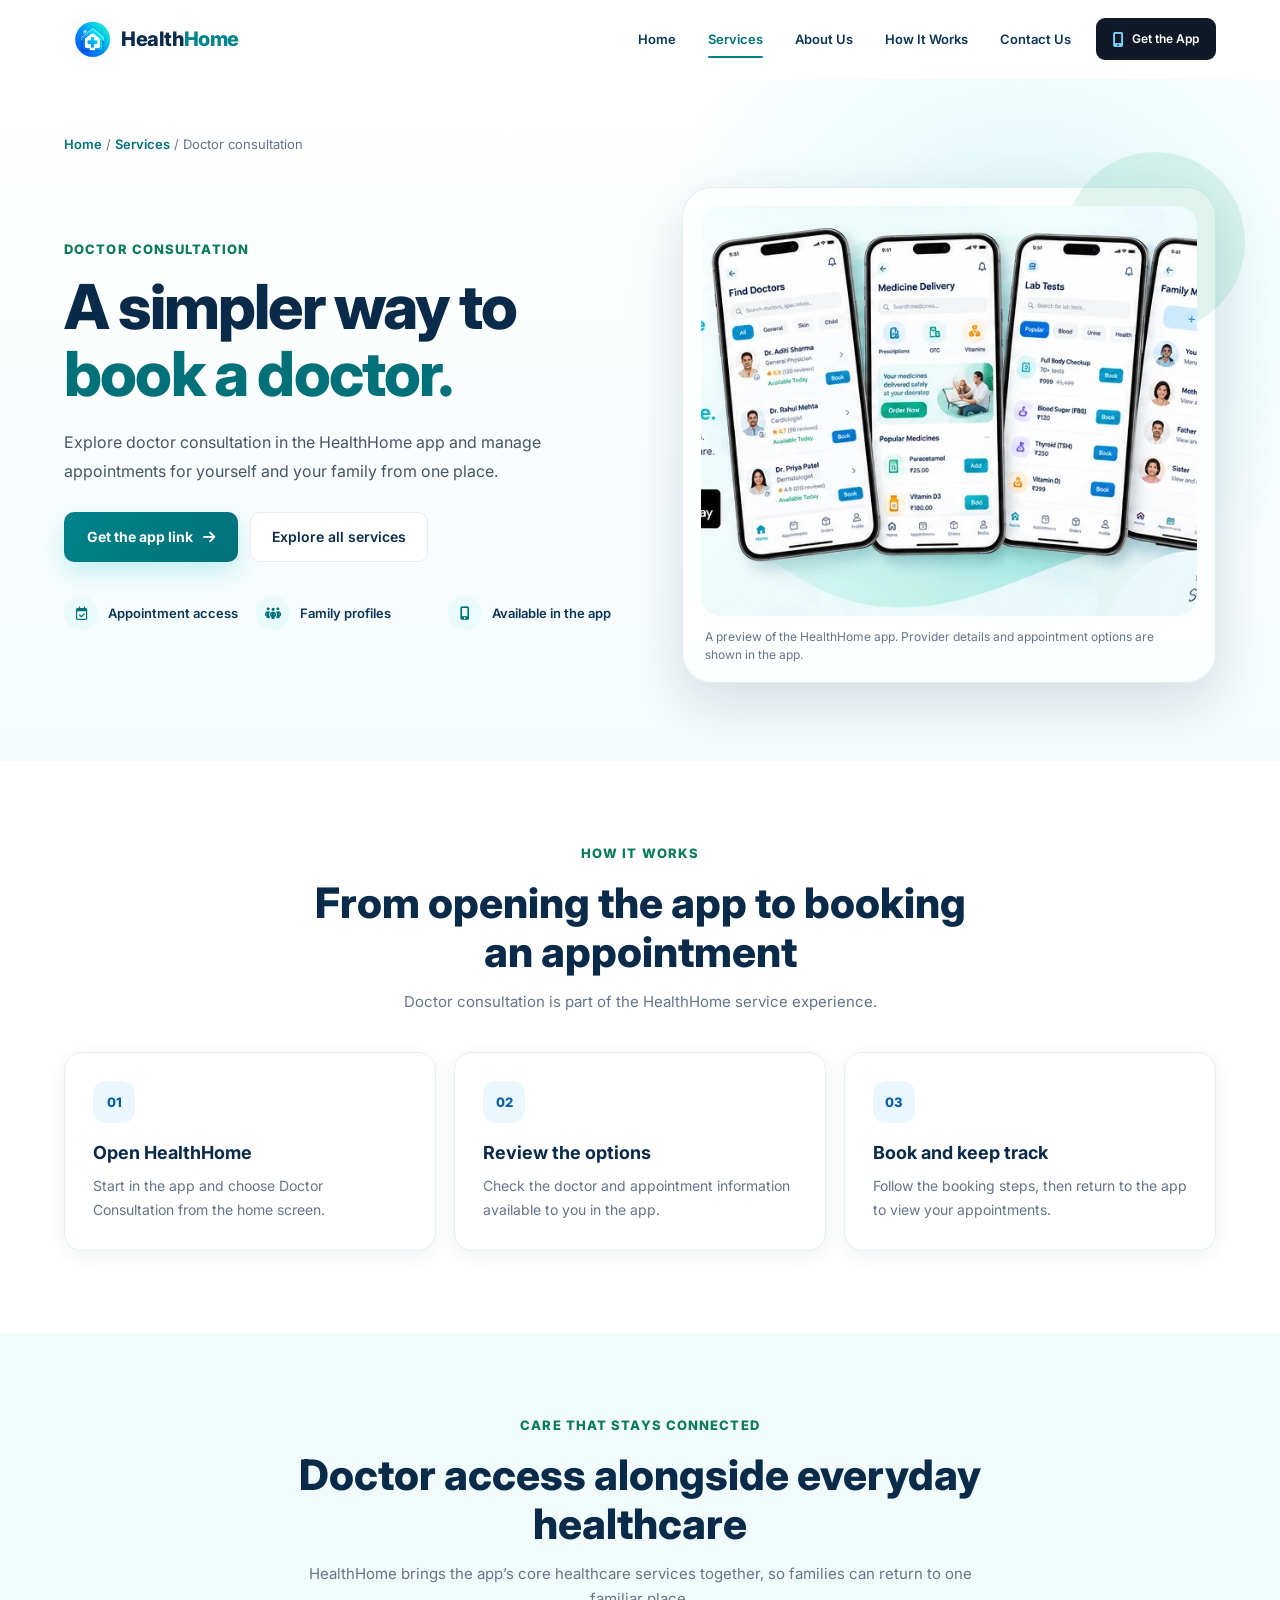
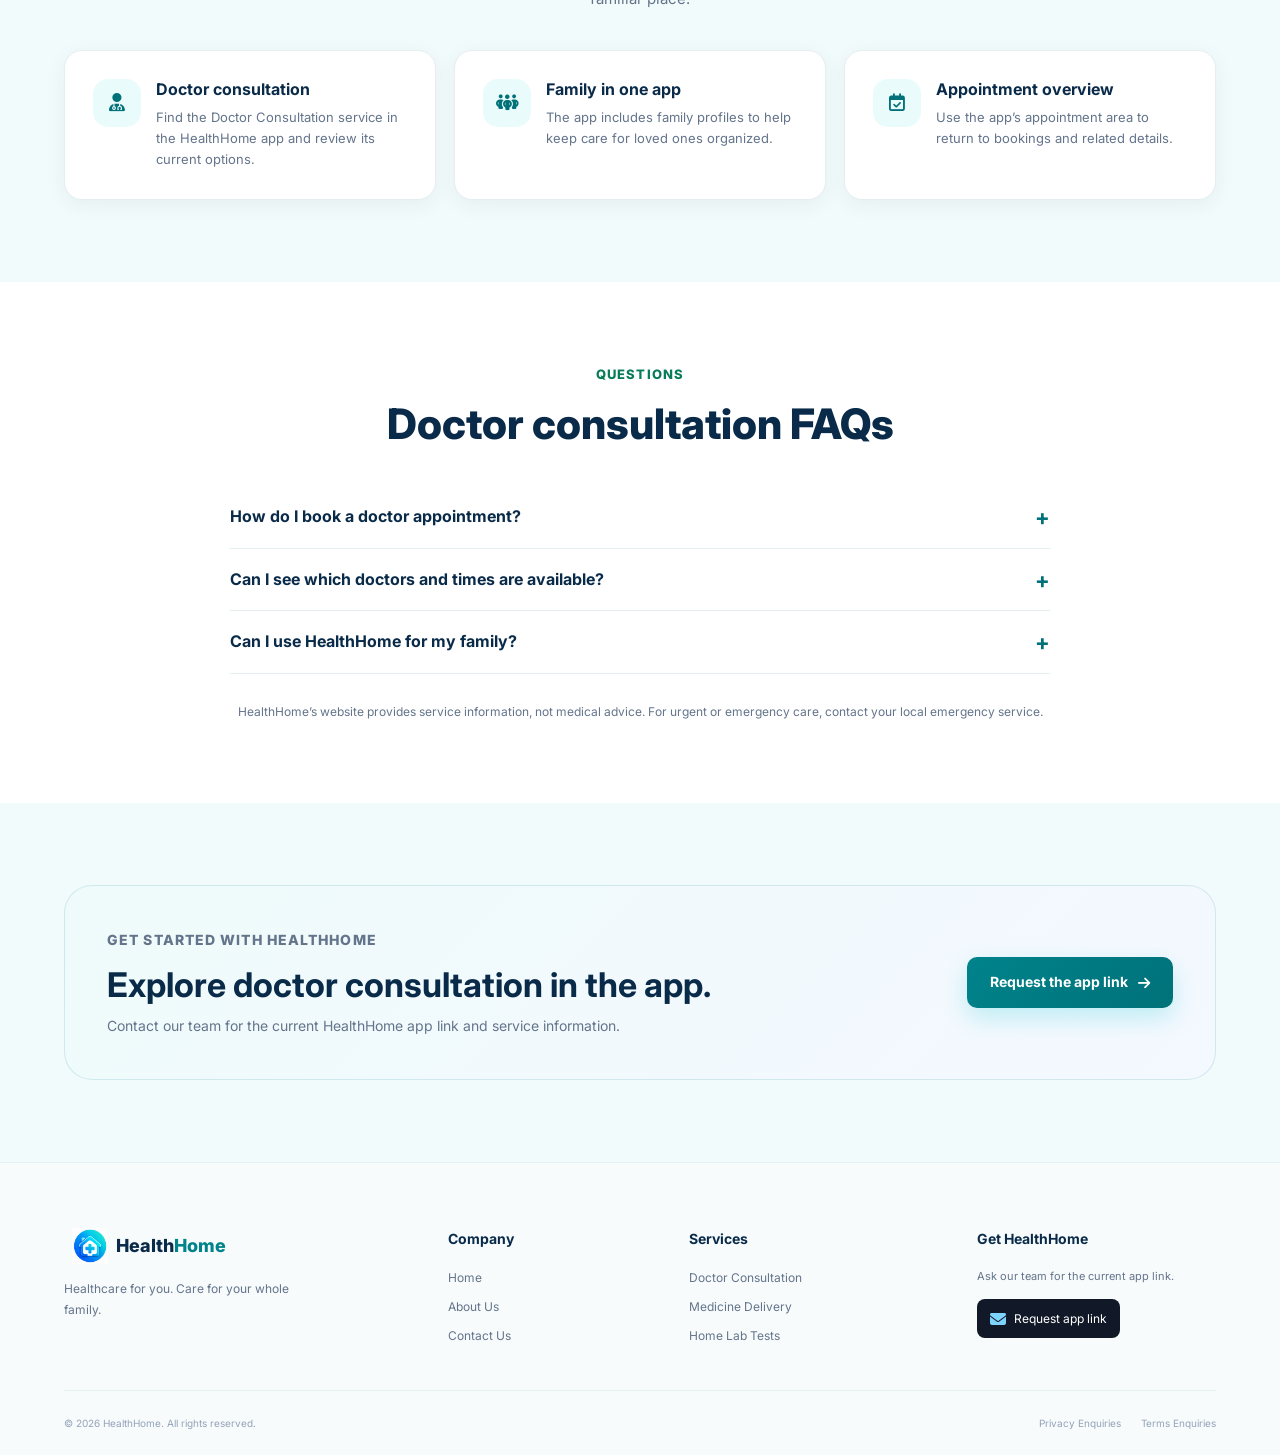
==== doctors.html @ ee8083e3 "Update HealthHome frontend" ====
<!DOCTYPE html>
<html lang="en">
<head>
    <meta charset="UTF-8">
    <meta name="viewport" content="width=device-width, initial-scale=1">
    <meta name="theme-color" content="#ffffff">
    <meta name="description" content="Explore doctor consultation and appointment booking through the HealthHome app for you and your family.">
    <link rel="canonical" href="https://healthhome.in/doctors.html">
    <link rel="icon" href="images/healthhome.webp" type="image/webp">
    <link rel="icon" href="images/healthhome.png" type="image/png">
    <title>Doctor Consultation | HealthHome</title>
    <meta property="og:type" content="website">
    <meta property="og:url" content="https://healthhome.in/doctors.html">
    <meta property="og:title" content="Doctor Consultation | HealthHome">
    <meta property="og:description" content="Explore doctor consultation and appointment booking through the HealthHome app.">
    <meta property="og:image" content="https://healthhome.in/images/app-screens.webp">
    <meta name="twitter:card" content="summary_large_image">
    <link rel="preconnect" href="https://fonts.googleapis.com">
    <link rel="preconnect" href="https://fonts.gstatic.com" crossorigin>
    <link rel="preconnect" href="https://cdnjs.cloudflare.com" crossorigin>
    <link href="https://fonts.googleapis.com/css2?family=Inter:wght@400;500;600;700;800&display=swap" rel="stylesheet">
    <link rel="stylesheet" href="https://cdnjs.cloudflare.com/ajax/libs/font-awesome/6.5.2/css/all.min.css">
    <link rel="stylesheet" href="style.css">
    <link rel="stylesheet" href="service-pages.css">
</head>
<body>
    <a class="skip-link" href="#main-content">Skip to main content</a>

    <header class="navbar" id="navbar">
        <div class="container navbar-container">
            <a href="index.html#home" class="logo">
                <picture>
                    <source srcset="images/healthhome.webp" type="image/webp">
                    <img src="images/healthhome.png" alt="" class="logo-image" width="256" height="256">
                </picture>
                <span class="logo-text">Health<span>Home</span></span>
            </a>

            <nav class="nav-menu" id="navMenu" aria-label="Main navigation">
                <a href="index.html#home" class="nav-link">Home</a>
                <a href="index.html#services" class="nav-link active" aria-current="page">Services</a>
                <a href="index.html#about" class="nav-link">About Us</a>
                <a href="index.html#how-it-works" class="nav-link">How It Works</a>
                <a href="index.html#contact" class="nav-link">Contact Us</a>
            </nav>

            <a href="mailto:healthhome2003@gmail.com?subject=HealthHome%20app%20link" class="nav-download-btn">
                <i aria-hidden="true" class="fa-solid fa-mobile-screen-button"></i>
                <span>Get the App</span>
            </a>

            <button class="mobile-menu-btn" id="mobileMenuBtn" type="button" aria-label="Open navigation menu" aria-controls="navMenu" aria-expanded="false">
                <i class="fa-solid fa-bars" aria-hidden="true"></i>
            </button>
        </div>
    </header>

    <main class="service-page-main" id="main-content" tabindex="-1">
        <section class="service-hero">
            <div class="container">
                <nav class="service-breadcrumb" aria-label="Breadcrumb">
                    <a href="index.html#home">Home</a> / <a href="index.html#services">Services</a> / <span aria-current="page">Doctor consultation</span>
                </nav>

                <div class="service-hero-grid">
                    <div class="service-hero-copy">
                        <p class="service-kicker">Doctor consultation</p>
                        <h1 class="service-page-title">A simpler way to <span>book a doctor.</span></h1>
                        <p class="service-page-lead">Explore doctor consultation in the HealthHome app and manage appointments for yourself and your family from one place.</p>
                        <div class="service-hero-actions">
                            <a class="primary-btn" href="mailto:healthhome2003@gmail.com?subject=HealthHome%20doctor%20consultation%20app%20link">
                                Get the app link <i aria-hidden="true" class="fa-solid fa-arrow-right"></i>
                            </a>
                            <a class="secondary-btn" href="index.html#services">Explore all services</a>
                        </div>
                        <div class="service-highlights" aria-label="Doctor consultation features">
                            <div class="service-highlight"><i class="fa-regular fa-calendar-check" aria-hidden="true"></i><span>Appointment access</span></div>
                            <div class="service-highlight"><i class="fa-solid fa-people-group" aria-hidden="true"></i><span>Family profiles</span></div>
                            <div class="service-highlight"><i class="fa-solid fa-mobile-screen-button" aria-hidden="true"></i><span>Available in the app</span></div>
                        </div>
                    </div>

                    <div class="service-hero-visual">
                        <picture>
                            <source srcset="images/app-screens.webp" type="image/webp">
                            <img class="service-hero-image" src="images/app-screens.png" alt="HealthHome app preview showing doctor profiles and appointment booking" width="822" height="479" fetchpriority="high" decoding="async">
                        </picture>
                        <p class="service-image-caption">A preview of the HealthHome app. Provider details and appointment options are shown in the app.</p>
                    </div>
                </div>
            </div>
        </section>

        <section class="service-section" id="how-it-works">
            <div class="container">
                <div class="service-section-heading">
                    <p class="service-kicker">How it works</p>
                    <h2>From opening the app to booking an appointment</h2>
                    <p>Doctor consultation is part of the HealthHome service experience.</p>
                </div>

                <div class="service-step-grid">
                    <article class="service-detail-card">
                        <span class="service-card-number">01</span>
                        <h3>Open HealthHome</h3>
                        <p>Start in the app and choose Doctor Consultation from the home screen.</p>
                    </article>
                    <article class="service-detail-card">
                        <span class="service-card-number">02</span>
                        <h3>Review the options</h3>
                        <p>Check the doctor and appointment information available to you in the app.</p>
                    </article>
                    <article class="service-detail-card">
                        <span class="service-card-number">03</span>
                        <h3>Book and keep track</h3>
                        <p>Follow the booking steps, then return to the app to view your appointments.</p>
                    </article>
                </div>
            </div>
        </section>

        <section class="service-section service-section-light">
            <div class="container">
                <div class="service-section-heading">
                    <p class="service-kicker">Care that stays connected</p>
                    <h2>Doctor access alongside everyday healthcare</h2>
                    <p>HealthHome brings the app’s core healthcare services together, so families can return to one familiar place.</p>
                </div>

                <div class="service-feature-grid">
                    <article class="service-detail-card service-feature-card">
                        <span class="service-feature-icon"><i class="fa-solid fa-user-doctor" aria-hidden="true"></i></span>
                        <div><h3>Doctor consultation</h3><p>Find the Doctor Consultation service in the HealthHome app and review its current options.</p></div>
                    </article>
                    <article class="service-detail-card service-feature-card">
                        <span class="service-feature-icon"><i class="fa-solid fa-people-group" aria-hidden="true"></i></span>
                        <div><h3>Family in one app</h3><p>The app includes family profiles to help keep care for loved ones organized.</p></div>
                    </article>
                    <article class="service-detail-card service-feature-card">
                        <span class="service-feature-icon"><i class="fa-regular fa-calendar-check" aria-hidden="true"></i></span>
                        <div><h3>Appointment overview</h3><p>Use the app’s appointment area to return to bookings and related details.</p></div>
                    </article>
                </div>
            </div>
        </section>

        <section class="service-section">
            <div class="container">
                <div class="service-section-heading">
                    <p class="service-kicker">Questions</p>
                    <h2>Doctor consultation FAQs</h2>
                </div>
                <div class="service-faq">
                    <details><summary>How do I book a doctor appointment?</summary><p>Open HealthHome, choose Doctor Consultation, then follow the appointment options shown in the app.</p></details>
                    <details><summary>Can I see which doctors and times are available?</summary><p>Current provider and appointment information is presented in the app and may depend on your location and service availability.</p></details>
                    <details><summary>Can I use HealthHome for my family?</summary><p>The HealthHome app includes family profiles. Review the options in the app to manage care for the people you support.</p></details>
                </div>
                <p class="service-disclaimer">HealthHome’s website provides service information, not medical advice. For urgent or emergency care, contact your local emergency service.</p>
            </div>
        </section>

        <section class="service-section service-section-light">
            <div class="container">
                <div class="service-cta">
                    <div>
                        <p class="service-kicker">Get started with HealthHome</p>
                        <h2>Explore doctor consultation in the app.</h2>
                        <p>Contact our team for the current HealthHome app link and service information.</p>
                    </div>
                    <a class="primary-btn" href="mailto:healthhome2003@gmail.com?subject=HealthHome%20doctor%20consultation%20app%20link">Request the app link <i aria-hidden="true" class="fa-solid fa-arrow-right"></i></a>
                </div>
            </div>
        </section>
    </main>

    <footer class="footer">
        <div class="container">
            <div class="footer-top">
                <div class="footer-brand">
                    <a href="index.html#home" class="footer-logo">
                        <picture><source srcset="images/healthhome.webp" type="image/webp"><img src="images/healthhome.png" alt="" width="256" height="256" loading="lazy"></picture>
                        <span>Health<span>Home</span></span>
                    </a>
                    <p>Healthcare for you. Care for your whole family.</p>
                </div>
                <nav class="footer-column" aria-label="Company">
                    <h4>Company</h4>
                    <a href="index.html#home">Home</a>
                    <a href="index.html#about">About Us</a>
                    <a href="index.html#contact">Contact Us</a>
                </nav>
                <nav class="footer-column" aria-label="Services">
                    <h4>Services</h4>
                    <a href="doctors.html">Doctor Consultation</a>
                    <a href="medicine-delivery.html">Medicine Delivery</a>
                    <a href="home-lab-tests.html">Home Lab Tests</a>
                </nav>
                <div class="footer-column footer-download">
                    <h4>Get HealthHome</h4>
                    <p>Ask our team for the current app link.</p>
                    <a class="footer-play-btn" href="mailto:healthhome2003@gmail.com?subject=HealthHome%20app%20link"><i class="fa-solid fa-envelope" aria-hidden="true"></i><span>Request app link</span></a>
                </div>
            </div>
            <div class="footer-bottom">
                <p>© <span id="currentYear"></span> HealthHome. All rights reserved.</p>
                <div class="footer-bottom-links">
                    <a href="mailto:healthhome2003@gmail.com?subject=Privacy%20enquiry">Privacy Enquiries</a>
                    <a href="mailto:healthhome2003@gmail.com?subject=Terms%20enquiry">Terms Enquiries</a>
                </div>
            </div>
        </div>
    </footer>

    <script src="script.js"></script>
</body>
</html>
---- style.css ----
/* =========================================================
   HEALTHHOME WEBSITE
   MAIN CSS FILE
   ========================================================= */


/* =========================================================
   PART 1 — GLOBAL RESET & VARIABLES
   ========================================================= */

/* Remove default browser spacing */

* {
    margin: 0;
    padding: 0;
    box-sizing: border-box;
}


/* Smooth scrolling */

html {
    scroll-behavior: smooth;
}

section[id] {
    scroll-margin-top: 88px;
}


/* Main website variables */

:root {

    /* Brand Colors */
    --primary: #00838B;
    --primary-dark: #007179;
    --secondary: #0879D9;
    --secondary-dark: #075FA8;

    /* Logo / healthcare colors */
    --green: #087C58;
    --green-light: #E8FAF3;

    --blue-light: #EAF7FF;
    --teal-light: #E9FBFA;
    --purple-light: #F1EEFF;
    --orange-light: #FFF4E7;

    /* Text */
    --dark: #092B49;
    --dark-blue: #0B3558;
    --text: #475569;
    --text-light: #64748B;

    /* Background */
    --white: #FFFFFF;
    --background: #F8FCFD;
    --section-light: #F2FBFB;

    /* Borders */
    --border: #E5EEF1;

    /* Shadows */
    --shadow-small: 0 5px 20px rgba(9, 43, 73, 0.06);
    --shadow-medium: 0 12px 35px rgba(9, 43, 73, 0.10);
    --shadow-large: 0 20px 55px rgba(9, 43, 73, 0.14);

    /* Radius */
    --radius-small: 10px;
    --radius-medium: 18px;
    --radius-large: 28px;

    /* Container */
    --container-width: 1180px;
}


/* Body */

body {

    font-family: "Inter", Arial, sans-serif;

    background: var(--white);

    color: var(--text);

    line-height: 1.6;

    overflow-x: hidden;

}


/* Images */

img {
    max-width: 100%;
    display: block;
}

.logo > picture,
.footer-logo > picture,
.hero-image-container > picture,
.family-image-container > picture,
.download-image-container > picture {
    display: contents;
}


/* Links */

a {
    text-decoration: none;
    color: inherit;
}


/* Buttons */

button,
input,
textarea {
    font-family: inherit;
}


/* Container */

.container {

    width: 90%;

    max-width: var(--container-width);

    margin: 0 auto;

}


/* Common section spacing */

section {
    position: relative;
}


/* =========================================================
   PART 2 — COMMON TYPOGRAPHY
   ========================================================= */


/* Section heading */

.section-heading {

    max-width: 700px;

    margin: 0 auto 55px;

    text-align: center;

}


/* Small section label */

.section-label {

    color: var(--green);

    font-size: 13px;

    font-weight: 700;

    letter-spacing: 1.2px;

    text-transform: uppercase;

    margin-bottom: 10px;

}


/* Section heading */

.section-heading h2 {

    color: var(--dark);

    font-size: clamp(30px, 4vw, 44px);

    line-height: 1.2;

    font-weight: 800;

    margin-bottom: 16px;

}


/* Section paragraph */

.section-heading p:not(.section-label) {

    color: var(--text-light);

    font-size: 16px;

    line-height: 1.7;

}


/* =========================================================
   PART 3 — NAVIGATION BAR
   ========================================================= */

.navbar {

    width: 100%;

    position: fixed;

    top: 0;

    left: 0;

    z-index: 1000;

    background: rgba(255, 255, 255, 0.95);

    backdrop-filter: blur(15px);

    -webkit-backdrop-filter: blur(15px);

    border-bottom: 1px solid transparent;

    transition: all 0.3s ease;

}


/* Navbar when scrolling */

.navbar.scrolled {

    border-bottom-color: var(--border);

    box-shadow: var(--shadow-small);

}


/* Navbar container */

.navbar-container {

    min-height: 78px;

    display: flex;

    align-items: center;

    justify-content: space-between;

    gap: 25px;

}


/* Logo */

.logo {

    display: flex;

    align-items: center;

    gap: 9px;

    flex-shrink: 0;

}


/* Logo image */

.logo-image {

    width: 39px;

    height: 39px;

    object-fit: contain;

}


/* Logo text */

.logo-text {

    color: var(--dark);

    font-size: 20px;

    font-weight: 800;

    letter-spacing: -0.4px;

}


/* Logo HealthHome accent */

.logo-text span {

    color: var(--primary);

}


/* Navigation menu */

.nav-menu {

    display: flex;

    align-items: center;

    justify-content: center;

    gap: 32px;

    margin-left: auto;

}


/* Navigation links */

.nav-link {

    position: relative;

    color: var(--dark-blue);

    font-size: 13px;

    font-weight: 600;

    padding: 28px 0;

    transition: color 0.3s ease;

}


/* Navigation hover */

.nav-link:hover {

    color: var(--primary-dark);

}


/* Active navigation */

.nav-link.active {

    color: var(--primary-dark);

}


/* Active underline */

.nav-link.active::after {

    content: "";

    position: absolute;

    left: 0;

    right: 0;

    bottom: 19px;

    height: 2px;

    border-radius: 20px;

    background: var(--primary);

}


/* Navigation download */

.nav-download-btn {

    display: flex;

    align-items: center;

    gap: 8px;

    padding: 11px 17px;

    border-radius: 9px;

    background: #111827;

    color: var(--white);

    font-size: 12px;

    font-weight: 600;

    transition: all 0.3s ease;

    white-space: nowrap;

}


.nav-download-btn i {

    color: #7DD3FC;

    font-size: 15px;

}


.nav-download-btn:hover {

    transform: translateY(-2px);

    box-shadow: 0 8px 20px rgba(17, 24, 39, 0.2);

}


/* Mobile menu button */

.mobile-menu-btn {

    display: none;

    border: none;

    background: transparent;

    color: var(--dark);

    font-size: 23px;

    cursor: pointer;

    padding: 8px;

}


/* =========================================================
   PART 4 — HERO SECTION
   ========================================================= */

.hero-section {

    min-height: 760px;

    padding-top: 150px;

    padding-bottom: 100px;

    background:

        radial-gradient(
            circle at 80% 25%,
            rgba(0, 194, 203, 0.10),
            transparent 30%
        ),

        linear-gradient(
            180deg,
            #FFFFFF 0%,
            #F7FCFD 100%
        );

    overflow: hidden;

}


/* Hero container */

.hero-container {

    min-height: 560px;

    display: grid;

    grid-template-columns: 1fr 0.95fr;

    align-items: center;

    gap: 60px;

}


/* Hero content */

.hero-content {

    max-width: 620px;

}


/* Small hero heading */

.hero-small-title {

    color: var(--green);

    font-size: 15px;

    font-weight: 600;

    margin-bottom: 15px;

}


/* Hero main title */

.hero-title {

    color: var(--dark);

    font-size: clamp(42px, 5vw, 67px);

    line-height: 1.08;

    letter-spacing: -2.5px;

    font-weight: 800;

    margin-bottom: 24px;

}


/* Hero title accent */

.hero-title span {

    color: var(--primary-dark);

}


/* Hero description */

.hero-description {

    max-width: 590px;

    color: var(--text);

    font-size: 16px;

    line-height: 1.8;

    margin-bottom: 30px;

}


/* Hero buttons */

.hero-buttons {

    display: flex;

    align-items: center;

    gap: 15px;

    flex-wrap: wrap;

}


/* Primary button */

.primary-btn {

    display: inline-flex;

    align-items: center;

    justify-content: center;

    gap: 10px;

    padding: 14px 23px;

    border-radius: 10px;

    background: linear-gradient(
        135deg,
        var(--primary),
        var(--primary-dark)
    );

    color: var(--white);

    font-size: 14px;

    font-weight: 700;

    box-shadow: 0 10px 25px rgba(0, 194, 203, 0.22);

    transition: all 0.3s ease;

}


.primary-btn:hover {

    transform: translateY(-3px);

    box-shadow: 0 15px 30px rgba(0, 194, 203, 0.30);

}


/* Secondary button */

.secondary-btn {

    display: inline-flex;

    align-items: center;

    gap: 8px;

    padding: 13px 21px;

    border: 1px solid var(--border);

    border-radius: 10px;

    background: var(--white);

    color: var(--dark);

    font-size: 14px;

    font-weight: 600;

    transition: all 0.3s ease;

}


.secondary-btn:hover {

    border-color: var(--primary);

    color: var(--primary-dark);

    transform: translateY(-2px);

}


/* Hero trust */

.hero-trust {

    display: flex;

    align-items: center;

    gap: 20px;

    margin-top: 35px;

    flex-wrap: wrap;

}


/* Trust item */

.trust-item {

    display: flex;

    align-items: center;

    gap: 7px;

    color: var(--text-light);

    font-size: 12px;

    font-weight: 500;

}


.trust-item i {

    color: var(--primary-dark);

    font-size: 14px;

}


/* Hero image area */

.hero-image-container {

    position: relative;

    min-height: 530px;

    display: flex;

    align-items: center;

    justify-content: center;

}


/* Hero decorative circles */

.hero-circle {

    position: absolute;

    border-radius: 50%;

    z-index: 0;

}


.hero-circle-one {

    width: 440px;

    height: 440px;

    background: rgba(0, 194, 203, 0.10);

    top: 50px;

    right: 20px;

}


.hero-circle-two {

    width: 250px;

    height: 250px;

    background: rgba(36, 180, 126, 0.08);

    bottom: 15px;

    left: 30px;

}


/* App mockup */

.hero-app-image {

    position: relative;

    z-index: 2;

    width: 390px;

    max-height: 530px;

    object-fit: contain;

    filter: drop-shadow(
        0 25px 35px rgba(9, 43, 73, 0.18)
    );

    animation: floatingPhone 5s ease-in-out infinite;

}


/* Phone floating animation */

@keyframes floatingPhone {

    0%,
    100% {

        transform: translateY(0);

    }

    50% {

        transform: translateY(-12px);

    }

}


/* Floating cards */

.floating-card {

    position: absolute;

    z-index: 4;

    display: flex;

    align-items: center;

    gap: 10px;

    background: rgba(255, 255, 255, 0.95);

    padding: 12px 15px;

    border-radius: 13px;

    box-shadow: var(--shadow-medium);

    border: 1px solid rgba(255, 255, 255, 0.7);

    animation: floatingCard 4s ease-in-out infinite;

}


.floating-card strong {

    display: block;

    color: var(--dark);

    font-size: 12px;

}


.floating-card small {

    display: block;

    color: var(--text-light);

    font-size: 10px;

}


.floating-card-one {

    top: 120px;

    left: 20px;

}


.floating-card-two {

    right: 5px;

    bottom: 110px;

    animation-delay: 1s;

}


@keyframes floatingCard {

    0%,
    100% {

        transform: translateY(0);

    }

    50% {

        transform: translateY(-8px);

    }

}


/* Floating icon */

.floating-icon {

    width: 38px;

    height: 38px;

    border-radius: 10px;

    display: flex;

    align-items: center;

    justify-content: center;

}


.blue-icon {

    color: var(--secondary);

    background: var(--blue-light);

}


.green-icon {

    color: var(--green);

    background: var(--green-light);

}


/* =========================================================
   PART 5 — SERVICES SECTION
   ========================================================= */

.services-section {

    padding: 100px 0;

    background: var(--white);

}


/* Services grid */

.services-grid {

    display: grid;

    grid-template-columns: repeat(4, 1fr);

    gap: 20px;

}


/* Service card */

.service-card {

    position: relative;

    padding: 32px 25px;

    min-height: 290px;

    background: var(--white);

    border: 1px solid var(--border);

    border-radius: var(--radius-medium);

    box-shadow: var(--shadow-small);

    transition: all 0.35s ease;

    overflow: hidden;

}


/* Decorative line */

.service-card::before {

    content: "";

    position: absolute;

    top: 0;

    left: 0;

    width: 100%;

    height: 3px;

    background: linear-gradient(
        90deg,
        var(--primary),
        var(--secondary)
    );

    transform: scaleX(0);

    transform-origin: left;

    transition: transform 0.35s ease;

}


.service-card:hover {

    transform: translateY(-8px);

    box-shadow: var(--shadow-medium);

    border-color: rgba(0, 194, 203, 0.20);

}


.service-card:hover::before {

    transform: scaleX(1);

}


/* Service icon */

.service-icon {

    width: 60px;

    height: 60px;

    border-radius: 50%;

    display: flex;

    align-items: center;

    justify-content: center;

    font-size: 23px;

    margin-bottom: 22px;

}


.blue-service {

    color: var(--secondary);

    background: var(--blue-light);

}


.green-service {

    color: var(--green);

    background: var(--green-light);

}


.purple-service {

    color: #7764D8;

    background: var(--purple-light);

}


.orange-service {

    color: #E78A2E;

    background: var(--orange-light);

}


/* Service title */

.service-card h3 {

    color: var(--dark);

    font-size: 18px;

    margin-bottom: 10px;

    font-weight: 700;

}


/* Service paragraph */

.service-card p {

    color: var(--text-light);

    font-size: 13px;

    line-height: 1.7;

    margin-bottom: 18px;

}


/* Service link */

.service-link {

    display: inline-flex;

    align-items: center;

    gap: 7px;

    color: var(--primary-dark);

    font-size: 12px;

    font-weight: 700;

}


.service-link i {

    transition: transform 0.3s ease;

}


.service-link:hover i {

    transform: translateX(4px);

}


/* =========================================================
   PART 6 — FAMILY HEALTHCARE
   ========================================================= */

.family-section {

    padding: 100px 0;

    background: var(--section-light);

}


/* Family container */

.family-container {

    display: grid;

    grid-template-columns: 1fr 1fr;

    align-items: center;

    gap: 75px;

}


/* Family image */

.family-image-container {

    position: relative;

    min-height: 430px;

    display: flex;

    align-items: center;

    justify-content: center;

}


/* Background decoration */

.family-image-bg {

    position: absolute;

    width: 80%;

    height: 80%;

    background: linear-gradient(
        135deg,
        rgba(0, 194, 203, 0.15),
        rgba(36, 180, 126, 0.10)
    );

    border-radius: 40% 60% 55% 45%;

    transform: rotate(-5deg);

}


/* Family image */

.family-image {

    position: relative;

    z-index: 2;

    width: 88%;

    height: 400px;

    object-fit: cover;

    border-radius: 30px;

    box-shadow: var(--shadow-medium);

}


/* Family content */

.family-content {

    max-width: 550px;

}


/* Family title */

.family-content h2 {

    color: var(--dark);

    font-size: clamp(32px, 4vw, 46px);

    line-height: 1.15;

    font-weight: 800;

    margin-bottom: 20px;

}


.family-content h2 span {

    color: var(--primary-dark);

}


/* Family paragraph */

.family-content > p:not(.section-label) {

    color: var(--text-light);

    font-size: 15px;

    line-height: 1.8;

    margin-bottom: 25px;

}


/* Family features */

.family-features {

    display: flex;

    flex-direction: column;

    gap: 13px;

    margin-bottom: 28px;

}


/* Family feature */

.family-feature {

    display: flex;

    align-items: center;

    gap: 12px;

    color: var(--dark-blue);

    font-size: 13px;

    font-weight: 500;

}


/* Feature check */

.family-feature i {

    width: 24px;

    height: 24px;

    border-radius: 50%;

    display: flex;

    align-items: center;

    justify-content: center;

    background: var(--green-light);

    color: var(--green);

    font-size: 11px;

}


/* Text button */

.text-btn {

    display: inline-flex;

    align-items: center;

    gap: 8px;

    color: var(--primary-dark);

    font-size: 13px;

    font-weight: 700;

}


.text-btn i {

    transition: transform 0.3s ease;

}


.text-btn:hover i {

    transform: translateX(5px);

}


/* =========================================================
   PART 7 — WHY HEALTHHOME
   ========================================================= */

.why-section {

    padding: 100px 0;

    background: var(--white);

}


/* Why grid */

.why-grid {

    display: grid;

    grid-template-columns: repeat(4, 1fr);

    gap: 18px;

}


/* Why card */

.why-card {

    padding: 28px 22px;

    text-align: center;

    border: 1px solid var(--border);

    border-radius: var(--radius-medium);

    background: var(--white);

    transition: all 0.3s ease;

}


.why-card:hover {

    transform: translateY(-6px);

    box-shadow: var(--shadow-small);

    border-color: rgba(0, 194, 203, 0.25);

}


/* Why icon */

.why-icon {

    width: 55px;

    height: 55px;

    margin: 0 auto 18px;

    display: flex;

    align-items: center;

    justify-content: center;

    border-radius: 16px;

    background: var(--teal-light);

    color: var(--primary-dark);

    font-size: 20px;

}


/* Why title */

.why-card h3 {

    color: var(--dark);

    font-size: 16px;

    margin-bottom: 8px;

}


/* Why paragraph */

.why-card p {

    color: var(--text-light);

    font-size: 12px;

    line-height: 1.7;

}


/* =========================================================
   PART 8 — HOW IT WORKS
   ========================================================= */

.how-section {

    padding: 100px 0;

    background: #F7FBFC;

}


/* Steps */

.steps-container {

    display: grid;

    grid-template-columns: repeat(4, 1fr);

    gap: 25px;

    position: relative;

}


/* Connecting line */

.steps-container::before {

    content: "";

    position: absolute;

    top: 52px;

    left: 12%;

    right: 12%;

    height: 1px;

    background: linear-gradient(
        90deg,
        transparent,
        rgba(0, 194, 203, 0.4),
        transparent
    );

    z-index: 0;

}


/* Step card */

.step-card {

    position: relative;

    z-index: 1;

    text-align: center;

    background: transparent;

}


/* Step number */

.step-number {

    position: absolute;

    top: -8px;

    right: 22px;

    color: rgba(0, 194, 203, 0.16);

    font-size: 30px;

    font-weight: 800;

}


/* Step icon */

.step-icon {

    width: 72px;

    height: 72px;

    margin: 0 auto 20px;

    display: flex;

    align-items: center;

    justify-content: center;

    border-radius: 50%;

    background: var(--white);

    color: var(--primary-dark);

    border: 1px solid rgba(0, 194, 203, 0.20);

    box-shadow: var(--shadow-small);

    font-size: 24px;

}


/* Step title */

.step-card h3 {

    color: var(--dark);

    font-size: 16px;

    margin-bottom: 8px;

}


/* Step paragraph */

.step-card p {

    max-width: 200px;

    margin: auto;

    color: var(--text-light);

    font-size: 12px;

    line-height: 1.7;

}


/* =========================================================
   PART 9 — DOWNLOAD APP
   ========================================================= */

.download-section {

    padding: 90px 0;

    background:

        linear-gradient(
            120deg,
            #EFFBFB,
            #F4FAFF
        );

    overflow: hidden;

}


/* Download container */

.download-container {

    min-height: 390px;

    display: grid;

    grid-template-columns: 1fr 1fr;

    align-items: center;

    gap: 50px;

    border-radius: 30px;

}


/* Download content */

.download-content {

    max-width: 540px;

}


/* Download title */

.download-content h2 {

    color: var(--dark);

    font-size: clamp(34px, 4vw, 50px);

    line-height: 1.15;

    font-weight: 800;

    margin-bottom: 20px;

}


.download-content h2 span {

    color: var(--primary-dark);

}


/* Download paragraph */

.download-content > p:not(.section-label) {

    color: var(--text-light);

    font-size: 14px;

    line-height: 1.8;

    margin-bottom: 25px;

}


/* Google Play button */

.google-play-btn {

    width: fit-content;

    display: flex;

    align-items: center;

    gap: 12px;

    padding: 10px 17px;

    border-radius: 9px;

    background: #111827;

    color: var(--white);

    transition: all 0.3s ease;

}


.google-play-btn i {

    color: #7DD3FC;

    font-size: 23px;

}


.google-play-btn small {

    display: block;

    font-size: 8px;

    line-height: 1;

    opacity: 0.8;

}


.google-play-btn strong {

    display: block;

    font-size: 17px;

    line-height: 1.2;

}


.google-play-btn:hover {

    transform: translateY(-3px);

    box-shadow: 0 12px 25px rgba(17, 24, 39, 0.22);

}


/* Download image */

.download-image-container {

    min-height: 330px;

    display: flex;

    align-items: center;

    justify-content: center;

}


/* App screenshots */

.download-app-image {

    width: 480px;

    max-height: 350px;

    object-fit: contain;

    filter: drop-shadow(
        0 20px 25px rgba(9, 43, 73, 0.12)
    );

}


/* =========================================================
   PART 10 — ABOUT US
   ========================================================= */

.about-section {

    padding: 100px 0;

    background: var(--white);

}


/* About header */

.about-header {

    max-width: 720px;

    margin-bottom: 70px;

}


.about-header h2 {

    color: var(--dark);

    font-size: clamp(34px, 4vw, 50px);

    line-height: 1.15;

    margin-bottom: 18px;

    font-weight: 800;

}


.about-header h2 span {

    color: var(--primary-dark);

}


.about-header > p:not(.section-label) {

    color: var(--text-light);

    max-width: 620px;

    font-size: 15px;

    line-height: 1.8;

}


/* Vision */

.about-vision {

    display: grid;

    grid-template-columns: 1fr 0.7fr;

    gap: 60px;

    align-items: center;

    margin-bottom: 80px;

}


/* Vision content */

.vision-content {

    max-width: 650px;

}


.vision-content h3 {

    color: var(--dark);

    font-size: 30px;

    line-height: 1.2;

    margin-bottom: 15px;

}


.vision-content p:not(.section-label) {

    color: var(--text-light);

    font-size: 14px;

    line-height: 1.8;

}


/* Vision card */

.vision-card {

    display: flex;

    align-items: center;

    gap: 20px;

    padding: 30px;

    background: var(--section-light);

    border-radius: 20px;

    border: 1px solid rgba(0, 194, 203, 0.12);

}


.vision-icon {

    width: 70px;

    height: 70px;

    flex-shrink: 0;

    display: flex;

    align-items: center;

    justify-content: center;

    border-radius: 18px;

    color: var(--green);

    background: var(--green-light);

    font-size: 28px;

}


.vision-card strong {

    display: block;

    color: var(--dark);

    font-size: 15px;

}


.vision-card span {

    display: block;

    color: var(--green);

    font-size: 13px;

}


/* Subsection heading */

.subsection-heading {

    margin-bottom: 30px;

}


.subsection-heading h3 {

    color: var(--dark);

    font-size: 27px;

    font-weight: 700;

}


/* Building section */

.building-section {

    margin-bottom: 75px;

}


/* Building grid */

.building-grid {

    display: grid;

    grid-template-columns: repeat(4, 1fr);

    gap: 18px;

}


/* Building card */

.building-card {

    padding: 25px 20px;

    background: #FBFEFE;

    border: 1px solid var(--border);

    border-radius: 15px;

    transition: all 0.3s ease;

}


.building-card:hover {

    transform: translateY(-5px);

    box-shadow: var(--shadow-small);

}


/* Building icon */

.building-icon {

    width: 45px;

    height: 45px;

    display: flex;

    align-items: center;

    justify-content: center;

    border-radius: 12px;

    color: var(--primary-dark);

    background: var(--teal-light);

    margin-bottom: 16px;

}


.building-card h4 {

    color: var(--dark);

    font-size: 15px;

    margin-bottom: 6px;

}


.building-card p {

    color: var(--text-light);

    font-size: 11px;

    line-height: 1.7;

}


/* Approach */

.approach-section {

    margin-bottom: 10px;

}


/* Approach grid */

.approach-grid {

    display: grid;

    grid-template-columns: repeat(3, 1fr);

    gap: 18px;

}


/* Approach card */

.approach-card {

    display: flex;

    align-items: center;

    gap: 15px;

    padding: 25px;

    background: var(--white);

    border: 1px solid var(--border);

    border-radius: 16px;

}


.approach-card > i {

    width: 45px;

    height: 45px;

    flex-shrink: 0;

    display: flex;

    align-items: center;

    justify-content: center;

    border-radius: 12px;

    background: var(--green-light);

    color: var(--green);

}


.approach-card h4 {

    color: var(--dark);

    font-size: 14px;

    margin-bottom: 4px;

}


.approach-card p {

    color: var(--text-light);

    font-size: 11px;

    line-height: 1.6;

}


/* =========================================================
   PART 11 — CONTACT SECTION
   ========================================================= */

.contact-section {

    padding: 100px 0;

    background: var(--section-light);

}


/* Contact container */

.contact-container {

    display: grid;

    grid-template-columns: 0.75fr 1.25fr;

    gap: 45px;

    align-items: start;

}


/* Contact information */

.contact-info {

    padding-top: 15px;

}


/* Contact item */

.contact-item {

    display: flex;

    align-items: flex-start;

    gap: 15px;

    margin-bottom: 28px;

}


/* Contact icon */

.contact-icon {

    width: 48px;

    height: 48px;

    flex-shrink: 0;

    display: flex;

    align-items: center;

    justify-content: center;

    border-radius: 13px;

    color: var(--primary-dark);

    background: var(--white);

    box-shadow: var(--shadow-small);

}


.contact-item h4 {

    color: var(--dark);

    font-size: 14px;

    margin-bottom: 4px;

}


.contact-item p,
.contact-item a {

    color: var(--text-light);

    font-size: 13px;

}


.contact-item a:hover {

    color: var(--primary-dark);

}


/* Contact form container */

.contact-form-container {

    padding: 35px;

    background: var(--white);

    border-radius: 20px;

    border: 1px solid var(--border);

    box-shadow: var(--shadow-small);

}


/* Contact form */

.contact-form {

    display: flex;

    flex-direction: column;

    gap: 17px;

}


/* Form group */

.form-group {

    display: flex;

    flex-direction: column;

    gap: 7px;

}


/* Labels */

.form-group label {

    color: var(--dark);

    font-size: 12px;

    font-weight: 600;

}


/* Inputs */

.form-group input,
.form-group textarea {

    width: 100%;

    padding: 13px 15px;

    border: 1px solid var(--border);

    border-radius: 9px;

    outline: none;

    background: #FBFEFE;

    color: var(--dark);

    font-size: 13px;

    transition: all 0.3s ease;

}


/* Textarea */

.form-group textarea {

    resize: vertical;

    min-height: 120px;

}


/* Placeholder */

.form-group input::placeholder,
.form-group textarea::placeholder {

    color: #94A3B8;

}


/* Focus */

.form-group input:focus,
.form-group textarea:focus {

    border-color: var(--primary);

    background: var(--white);

    box-shadow: 0 0 0 3px rgba(0, 194, 203, 0.08);

}


/* Submit button */

.submit-btn {

    display: flex;

    align-items: center;

    justify-content: center;

    gap: 9px;

    width: 100%;

    padding: 14px;

    border: none;

    border-radius: 9px;

    cursor: pointer;

    background: linear-gradient(
        135deg,
        var(--green),
        #169F6C
    );

    color: var(--white);

    font-size: 13px;

    font-weight: 700;

    transition: all 0.3s ease;

}


.submit-btn:hover {

    transform: translateY(-2px);

    box-shadow: 0 10px 20px rgba(36, 180, 126, 0.20);

}


/* Form message */

.form-message {

    text-align: center;

    font-size: 12px;

    min-height: 18px;

    color: var(--green);

}

.contact-form-note {
    margin-top: -4px;
    color: var(--text-light);
    font-size: 12px;
    line-height: 1.55;
}

.form-message.is-error {
    color: #B42318;
}


/* =========================================================
   PART 12 — FINAL CALL TO ACTION
   ========================================================= */

.final-cta {

    padding: 80px 0;

    background: var(--white);

}


/* CTA container */

.final-cta-container {

    position: relative;

    overflow: hidden;

    padding: 60px 70px;

    border-radius: 28px;

    background:

        radial-gradient(
            circle at 90% 50%,
            rgba(0, 194, 203, 0.16),
            transparent 35%
        ),

        linear-gradient(
            135deg,
            #EFFBFB,
            #F5FAFF
        );

    border: 1px solid rgba(0, 194, 203, 0.12);

    display: flex;

    align-items: center;

    justify-content: space-between;

    gap: 30px;

}


/* CTA content */

.final-cta-content {

    max-width: 650px;

}


.final-cta-content h2 {

    color: var(--dark);

    font-size: clamp(32px, 4vw, 46px);

    line-height: 1.15;

    font-weight: 800;

    margin-bottom: 15px;

}


.final-cta-content h2 span {

    color: var(--primary-dark);

}


.final-cta-content p:not(.section-label) {

    color: var(--text-light);

    font-size: 14px;

    line-height: 1.7;

    margin-bottom: 25px;

}


/* CTA icon */

.final-cta-icon {

    width: 150px;

    height: 150px;

    flex-shrink: 0;

    display: flex;

    align-items: center;

    justify-content: center;

    border-radius: 50%;

    background: rgba(255, 255, 255, 0.85);

    color: var(--primary);

    font-size: 70px;

    box-shadow: var(--shadow-small);

}


/* =========================================================
   PART 13 — FOOTER
   ========================================================= */

.footer {

    background: #F7FBFC;

    border-top: 1px solid var(--border);

}


/* Footer top */

.footer-top {

    display: grid;

    grid-template-columns: 1.4fr 0.8fr 1fr 1fr;

    gap: 50px;

    padding: 65px 0 45px;

}


/* Footer brand */

.footer-brand {

    max-width: 260px;

}


/* Footer logo */

.footer-logo {

    display: flex;

    align-items: center;

    gap: 8px;

    margin-bottom: 15px;

}


.footer-logo img {

    width: 36px;

    height: 36px;

    object-fit: contain;

}


.footer-logo > span {

    color: var(--dark);

    font-size: 18px;

    font-weight: 800;

}


.footer-logo > span span {

    color: var(--primary);

}


.footer-brand p {

    color: var(--text-light);

    font-size: 12px;

    line-height: 1.7;

}


/* Footer column */

.footer-column {

    display: flex;

    flex-direction: column;

    gap: 10px;

}


/* Footer headings */

.footer-column h4 {

    color: var(--dark);

    font-size: 14px;

    margin-bottom: 7px;

}


/* Footer links */

.footer-column a {

    width: fit-content;

    color: var(--text-light);

    font-size: 12px;

    transition: color 0.3s ease;

}


.footer-column a:hover {

    color: var(--primary-dark);

}


/* Footer download paragraph */

.footer-download p {

    color: var(--text-light);

    font-size: 11px;

    line-height: 1.6;

    margin-bottom: 4px;

}


/* Footer Google Play */

.footer-play-btn {

    display: flex !important;

    align-items: center;

    justify-content: center;

    gap: 8px;

    padding: 10px 13px;

    border-radius: 8px;

    background: #111827;

    color: var(--white) !important;

}


.footer-play-btn i {

    color: #7DD3FC;

    font-size: 16px;

}


/* Footer bottom */

.footer-bottom {

    min-height: 65px;

    display: flex;

    align-items: center;

    justify-content: space-between;

    gap: 20px;

    border-top: 1px solid var(--border);

}


/* Copyright */

.footer-bottom p {

    color: #94A3B8;

    font-size: 10px;

}


/* Footer bottom links */

.footer-bottom-links {

    display: flex;

    gap: 20px;

}


.footer-bottom-links a {

    color: #94A3B8;

    font-size: 10px;

    transition: color 0.3s ease;

}


.footer-bottom-links a:hover {

    color: var(--primary-dark);

}


/* =========================================================
   PART 14 — SCROLL ANIMATION SUPPORT
   ========================================================= */


/*
   JavaScript will add the "visible" class
   to these elements.
*/

body.has-reveal .service-card,
body.has-reveal .why-card,
body.has-reveal .step-card,
body.has-reveal .building-card,
body.has-reveal .approach-card,
body.has-reveal .contact-item,
body.has-reveal .family-content,
body.has-reveal .family-image-container {

    opacity: 0;

    transform: translateY(25px);

    transition:
        opacity 0.7s ease,
        transform 0.7s ease;

    transition-delay: var(--reveal-delay, 0ms);

}


/* Visible state */

.service-card.visible,
.why-card.visible,
.step-card.visible,
.building-card.visible,
.approach-card.visible,
.contact-item.visible,
.family-content.visible,
.family-image-container.visible {

    opacity: 1;

    transform: translateY(0);

}


/* =========================================================
   PART 15 — TABLET RESPONSIVE DESIGN
   ========================================================= */

@media (max-width: 1000px) {


    /* ---------- NAVBAR ---------- */

    .nav-menu {

        gap: 20px;

    }


    .nav-link {

        font-size: 12px;

    }


    .nav-download-btn span {

        display: none;

    }


    .nav-download-btn {

        padding: 11px 13px;

    }


    /* ---------- HERO ---------- */

    .hero-container {

        grid-template-columns: 1fr 0.8fr;

        gap: 30px;

    }


    .hero-title {

        font-size: 48px;

    }


    .hero-app-image {

        width: 320px;

    }


    .hero-circle-one {

        width: 350px;

        height: 350px;

    }


    /* ---------- SERVICES ---------- */

    .services-grid {

        grid-template-columns: repeat(2, 1fr);

    }


    /* ---------- WHY ---------- */

    .why-grid {

        grid-template-columns: repeat(2, 1fr);

    }


    /* ---------- FAMILY ---------- */

    .family-container {

        gap: 40px;

    }


    /* ---------- STEPS ---------- */

    .steps-container {

        grid-template-columns: repeat(2, 1fr);

        row-gap: 45px;

    }


    .steps-container::before {

        display: none;

    }


    /* ---------- BUILDING ---------- */

    .building-grid {

        grid-template-columns: repeat(2, 1fr);

    }


    /* ---------- FOOTER ---------- */

    .footer-top {

        grid-template-columns: repeat(2, 1fr);

    }

}


/* =========================================================
   PART 16 — MOBILE RESPONSIVE DESIGN
   ========================================================= */

@media (max-width: 768px) {


    /* =====================================================
       MOBILE NAVBAR
       ===================================================== */

    .navbar-container {

        min-height: 70px;

    }


    .nav-menu {

        position: absolute;

        top: 70px;

        left: 0;

        width: 100%;

        padding: 15px 5% 20px;

        background: rgba(255, 255, 255, 0.98);

        backdrop-filter: blur(15px);

        display: none;

        flex-direction: column;

        align-items: stretch;

        gap: 0;

        border-bottom: 1px solid var(--border);

        box-shadow: var(--shadow-medium);

    }


    /* Menu opened by JavaScript */

    .nav-menu.open {

        display: flex;

    }


    .nav-link {

        width: 100%;

        padding: 14px 0;

        font-size: 14px;

        border-bottom: 1px solid #F0F4F5;

    }


    .nav-link:last-child {

        border-bottom: none;

    }


    .nav-link.active::after {

        display: none;

    }


    .nav-download-btn {

        display: none;

    }


    .mobile-menu-btn {

        display: block;

    }


    /* =====================================================
       MOBILE HERO
       ===================================================== */

    .hero-section {

        padding-top: 120px;

        padding-bottom: 70px;

    }


    .hero-container {

        grid-template-columns: 1fr;

        text-align: center;

    }


    .hero-content {

        margin: auto;

    }


    .hero-title {

        font-size: 42px;

        letter-spacing: -1.5px;

    }


    .hero-description {

        margin-left: auto;

        margin-right: auto;

        font-size: 14px;

    }


    .hero-buttons {

        justify-content: center;

    }


    .hero-trust {

        justify-content: center;

    }


    .hero-image-container {

        min-height: 430px;

        margin-top: 20px;

    }


    .hero-app-image {

        width: 300px;

        max-height: 430px;

    }


    .hero-circle-one {

        width: 340px;

        height: 340px;

    }


    .floating-card-one {

        left: 5%;

        top: 70px;

    }


    .floating-card-two {

        right: 3%;

        bottom: 65px;

    }


    /* =====================================================
       MOBILE SECTION HEADINGS
       ===================================================== */

    .section-heading {

        margin-bottom: 40px;

    }


    .section-heading h2 {

        font-size: 32px;

    }


    /* =====================================================
       MOBILE SERVICES
       ===================================================== */

    .services-section {

        padding: 75px 0;

    }


    .services-grid {

        grid-template-columns: 1fr;

    }


    .service-card {

        min-height: auto;

    }


    /* =====================================================
       MOBILE FAMILY
       ===================================================== */

    .family-section {

        padding: 75px 0;

    }


    .family-container {

        grid-template-columns: 1fr;

        gap: 45px;

    }


    .family-image-container {

        min-height: 330px;

    }


    .family-image {

        height: 320px;

        width: 90%;

    }


    .family-content {

        text-align: center;

    }


    .family-features {

        align-items: flex-start;

        display: inline-flex;

        text-align: left;

    }


    /* =====================================================
       MOBILE WHY
       ===================================================== */

    .why-section {

        padding: 75px 0;

    }


    .why-grid {

        grid-template-columns: 1fr;

    }


    /* =====================================================
       MOBILE HOW IT WORKS
       ===================================================== */

    .how-section {

        padding: 75px 0;

    }


    .steps-container {

        grid-template-columns: 1fr;

        gap: 45px;

    }


    /* =====================================================
       MOBILE DOWNLOAD
       ===================================================== */

    .download-section {

        padding: 65px 0;

    }


    .download-container {

        grid-template-columns: 1fr;

        text-align: center;

        gap: 40px;

    }


    .download-content {

        margin: auto;

    }


    .google-play-btn {

        margin: auto;

    }


    .download-image-container {

        min-height: 250px;

    }


    .download-app-image {

        width: 350px;

    }


    /* =====================================================
       MOBILE ABOUT
       ===================================================== */

    .about-section {

        padding: 75px 0;

    }


    .about-header {

        margin-bottom: 50px;

    }


    .about-header h2 {

        font-size: 34px;

    }


    .about-vision {

        grid-template-columns: 1fr;

        gap: 30px;

        margin-bottom: 60px;

    }


    .building-grid {

        grid-template-columns: 1fr;

    }


    .approach-grid {

        grid-template-columns: 1fr;

    }


    /* =====================================================
       MOBILE CONTACT
       ===================================================== */

    .contact-section {

        padding: 75px 0;

    }


    .contact-container {

        grid-template-columns: 1fr;

        gap: 40px;

    }


    .contact-form-container {

        padding: 25px 20px;

    }


    /* =====================================================
       MOBILE FINAL CTA
       ===================================================== */

    .final-cta {

        padding: 60px 0;

    }


    .final-cta-container {

        padding: 45px 25px;

        flex-direction: column;

        text-align: center;

    }


    .final-cta-icon {

        width: 110px;

        height: 110px;

        font-size: 50px;

    }


    /* =====================================================
       MOBILE FOOTER
       ===================================================== */

    .footer-top {

        grid-template-columns: 1fr;

        gap: 35px;

        padding: 50px 0 35px;

    }


    .footer-brand {

        max-width: 100%;

    }


    .footer-bottom {

        padding: 18px 0;

        flex-direction: column;

        justify-content: center;

        text-align: center;

    }


}


/* =========================================================
   PART 17 — SMALL MOBILE DEVICES
   ========================================================= */

@media (max-width: 480px) {


    /* Logo */

    .logo-text {

        font-size: 18px;

    }


    .logo-image {

        width: 35px;

        height: 35px;

    }


    /* Hero */

    .hero-title {

        font-size: 36px;

    }


    .hero-description {

        font-size: 13px;

    }


    .hero-buttons {

        flex-direction: column;

        width: 100%;

    }


    .hero-buttons a {

        width: 100%;

    }


    .hero-trust {

        flex-direction: column;

        gap: 10px;

    }


    .hero-image-container {

        min-height: 370px;

    }


    .hero-app-image {

        width: 260px;

    }


    .hero-circle-one {

        width: 280px;

        height: 280px;

    }


    .floating-card {

        transform: scale(0.85);

    }


    .floating-card-one {

        left: -5px;

    }


    .floating-card-two {

        right: -5px;

    }


    /* Sections */

    .section-heading h2 {

        font-size: 28px;

    }


    /* Family */

    .family-content h2 {

        font-size: 32px;

    }


    /* Download */

    .download-content h2 {

        font-size: 34px;

    }


    /* CTA */

    .final-cta-content h2 {

        font-size: 32px;

    }


    /* Contact */

    .contact-item {

        gap: 10px;

    }


    .contact-form-container {

        padding: 22px 16px;

    }


    /* Footer */

    .footer-bottom-links {

        flex-direction: column;

        gap: 8px;

    }

}


/* =========================================================
   PART 18 — ACCESSIBILITY / FOCUS STATES
   ========================================================= */

a:focus-visible,
button:focus-visible,
summary:focus-visible,
input:focus-visible,
textarea:focus-visible {

    outline: 3px solid var(--primary-dark);

    outline-offset: 3px;

}


/* Keyboard navigation helpers */

.skip-link {
    position: fixed;
    top: 12px;
    left: 12px;
    z-index: 2000;
    padding: 10px 14px;
    border-radius: 8px;
    background: var(--dark);
    color: var(--white);
    font-weight: 700;
    transform: translateY(-160%);
}

.skip-link:focus {
    transform: translateY(0);
}

@media (max-width: 768px) {
    section[id] {
        scroll-margin-top: 80px;
    }
}


/* Reduced motion */

@media (prefers-reduced-motion: reduce) {

    html {

        scroll-behavior: auto;

    }


    *,
    *::before,
    *::after {

        animation-duration: 0.01ms !important;

        animation-iteration-count: 1 !important;

        transition-duration: 0.01ms !important;

    }

}
---- service-pages.css ----
.service-page-main {
    padding-top: 78px;
}

.service-breadcrumb {
    padding: 22px 0 0;
    color: var(--text-light);
    font-size: 13px;
}

.service-breadcrumb a {
    color: var(--primary-dark);
    font-weight: 600;
}

.service-hero {
    overflow: hidden;
    padding: 34px 0 78px;
    background:
        radial-gradient(circle at 80% 28%, rgba(0, 194, 203, 0.13), transparent 32%),
        linear-gradient(180deg, #fff 0%, #f5fbfc 100%);
}

.service-hero-grid {
    display: grid;
    grid-template-columns: 1fr 0.95fr;
    align-items: center;
    gap: 56px;
    padding-top: 32px;
}

.service-hero-copy {
    max-width: 610px;
}

.service-kicker {
    margin-bottom: 14px;
    color: var(--green);
    font-size: 13px;
    font-weight: 800;
    letter-spacing: 1.1px;
    text-transform: uppercase;
}

.service-page-title {
    margin-bottom: 20px;
    color: var(--dark);
    font-size: clamp(38px, 5vw, 62px);
    font-weight: 800;
    letter-spacing: -1.8px;
    line-height: 1.08;
}

.service-page-title span {
    color: var(--primary-dark);
}

.service-page-lead {
    max-width: 570px;
    margin-bottom: 26px;
    color: var(--text);
    font-size: 16px;
    line-height: 1.8;
}

.service-hero-actions {
    display: flex;
    flex-wrap: wrap;
    align-items: center;
    gap: 12px;
}

.service-hero-visual {
    position: relative;
    isolation: isolate;
    min-width: 0;
    padding: 18px;
    border: 1px solid rgba(0, 131, 139, 0.12);
    border-radius: 30px;
    background: rgba(255, 255, 255, 0.8);
    box-shadow: var(--shadow-large);
}

.service-hero-visual::before {
    position: absolute;
    z-index: -1;
    top: -36px;
    right: -30px;
    width: 180px;
    height: 180px;
    border-radius: 50%;
    background: rgba(36, 180, 126, 0.13);
    content: "";
}

.service-hero-visual picture {
    display: block;
}

.service-hero-image {
    display: block;
    width: 100%;
    max-height: 410px;
    border-radius: 20px;
    object-fit: cover;
    object-position: center;
}

.service-image-caption {
    margin: 12px 4px 0;
    color: var(--text-light);
    font-size: 12px;
    line-height: 1.5;
}

.service-highlights {
    display: grid;
    grid-template-columns: repeat(3, minmax(0, 1fr));
    gap: 14px;
    margin-top: 34px;
}

.service-highlight {
    display: flex;
    align-items: center;
    gap: 10px;
    color: var(--dark-blue);
    font-size: 13px;
    font-weight: 600;
}

.service-highlight i {
    display: grid;
    width: 34px;
    height: 34px;
    flex: 0 0 34px;
    place-items: center;
    border-radius: 50%;
    background: var(--teal-light);
    color: var(--primary-dark);
}

.service-section {
    padding: 82px 0;
}

.service-section-light {
    background: var(--section-light);
}

.service-section-heading {
    max-width: 700px;
    margin: 0 auto 38px;
    text-align: center;
}

.service-section-heading h2 {
    margin-bottom: 12px;
    color: var(--dark);
    font-size: clamp(28px, 4vw, 42px);
    font-weight: 800;
    line-height: 1.18;
}

.service-section-heading p:not(.service-kicker) {
    color: var(--text-light);
    font-size: 15px;
    line-height: 1.7;
}

.service-step-grid,
.service-feature-grid {
    display: grid;
    grid-template-columns: repeat(3, minmax(0, 1fr));
    gap: 18px;
}

.service-detail-card {
    height: 100%;
    padding: 28px;
    border: 1px solid var(--border);
    border-radius: var(--radius-medium);
    background: var(--white);
    box-shadow: var(--shadow-small);
}

.service-card-number {
    display: inline-flex;
    width: 42px;
    height: 42px;
    align-items: center;
    justify-content: center;
    margin-bottom: 18px;
    border-radius: 13px;
    background: var(--blue-light);
    color: var(--secondary-dark);
    font-size: 13px;
    font-weight: 800;
}

.service-detail-card h3 {
    margin-bottom: 9px;
    color: var(--dark);
    font-size: 18px;
    line-height: 1.35;
}

.service-detail-card p {
    color: var(--text-light);
    font-size: 14px;
    line-height: 1.7;
}

.service-feature-card {
    display: flex;
    align-items: flex-start;
    gap: 15px;
}

.service-feature-icon {
    display: grid;
    width: 48px;
    height: 48px;
    flex: 0 0 48px;
    place-items: center;
    border-radius: 15px;
    background: var(--teal-light);
    color: var(--primary-dark);
    font-size: 18px;
}

.service-feature-card h3 {
    margin-bottom: 6px;
    color: var(--dark);
    font-size: 16px;
}

.service-feature-card p {
    color: var(--text-light);
    font-size: 13px;
    line-height: 1.65;
}

.service-faq {
    max-width: 820px;
    margin: 0 auto;
}

.service-faq details {
    padding: 18px 0;
    border-bottom: 1px solid var(--border);
}

.service-faq summary {
    display: flex;
    align-items: center;
    justify-content: space-between;
    gap: 18px;
    color: var(--dark);
    cursor: pointer;
    font-size: 16px;
    font-weight: 700;
    list-style: none;
}

.service-faq summary::-webkit-details-marker {
    display: none;
}

.service-faq summary::after {
    color: var(--primary-dark);
    content: "+";
    font-size: 22px;
    line-height: 1;
}

.service-faq details[open] summary::after {
    content: "−";
}

.service-faq details p {
    max-width: 720px;
    padding-top: 12px;
    color: var(--text-light);
    font-size: 14px;
    line-height: 1.75;
}

.service-disclaimer {
    max-width: 820px;
    margin: 28px auto 0;
    color: var(--text-light);
    font-size: 12px;
    line-height: 1.6;
    text-align: center;
}

.service-cta {
    display: flex;
    align-items: center;
    justify-content: space-between;
    gap: 28px;
    padding: 42px;
    border: 1px solid rgba(0, 131, 139, 0.14);
    border-radius: var(--radius-large);
    background: linear-gradient(135deg, #effbfb, #f4f8ff);
}

.service-cta h2 {
    margin-bottom: 8px;
    color: var(--dark);
    font-size: clamp(24px, 3vw, 34px);
    line-height: 1.2;
}

.service-cta p {
    max-width: 580px;
    color: var(--text-light);
    font-size: 14px;
    line-height: 1.65;
}

@media (max-width: 900px) {
    .service-hero-grid {
        grid-template-columns: 1fr 0.85fr;
        gap: 30px;
    }

    .service-hero-visual {
        padding: 12px;
    }
}

@media (max-width: 768px) {
    .service-page-main {
        padding-top: 70px;
    }

    .service-breadcrumb {
        padding-top: 18px;
    }

    .service-hero {
        padding: 20px 0 58px;
    }

    .service-hero-grid {
        grid-template-columns: 1fr;
        gap: 34px;
        padding-top: 24px;
    }

    .service-page-title {
        font-size: clamp(36px, 10vw, 52px);
    }

    .service-hero-visual {
        max-width: 540px;
        margin: 0 auto;
    }

    .service-hero-image {
        max-height: 360px;
    }

    .service-highlights,
    .service-step-grid,
    .service-feature-grid {
        grid-template-columns: 1fr;
    }

    .service-section {
        padding: 62px 0;
    }

    .service-cta {
        align-items: flex-start;
        flex-direction: column;
        padding: 28px 22px;
    }
}
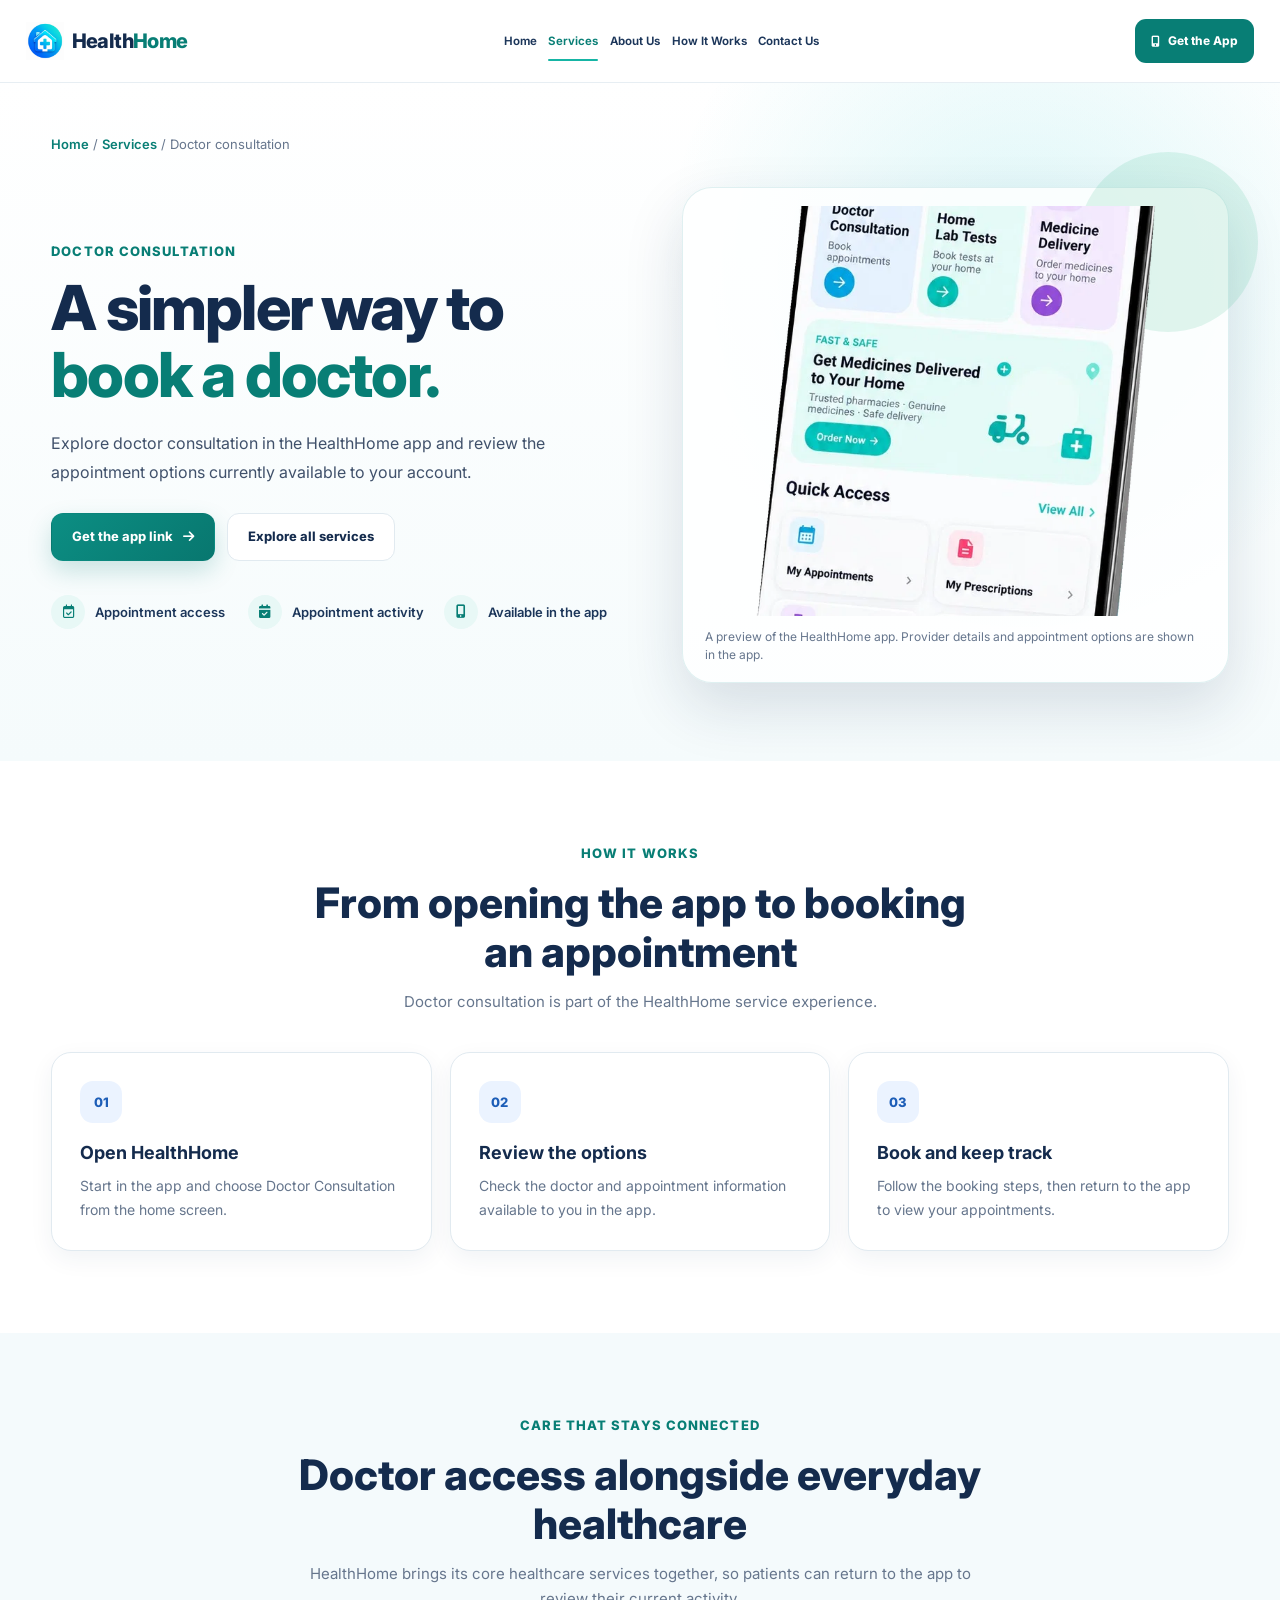
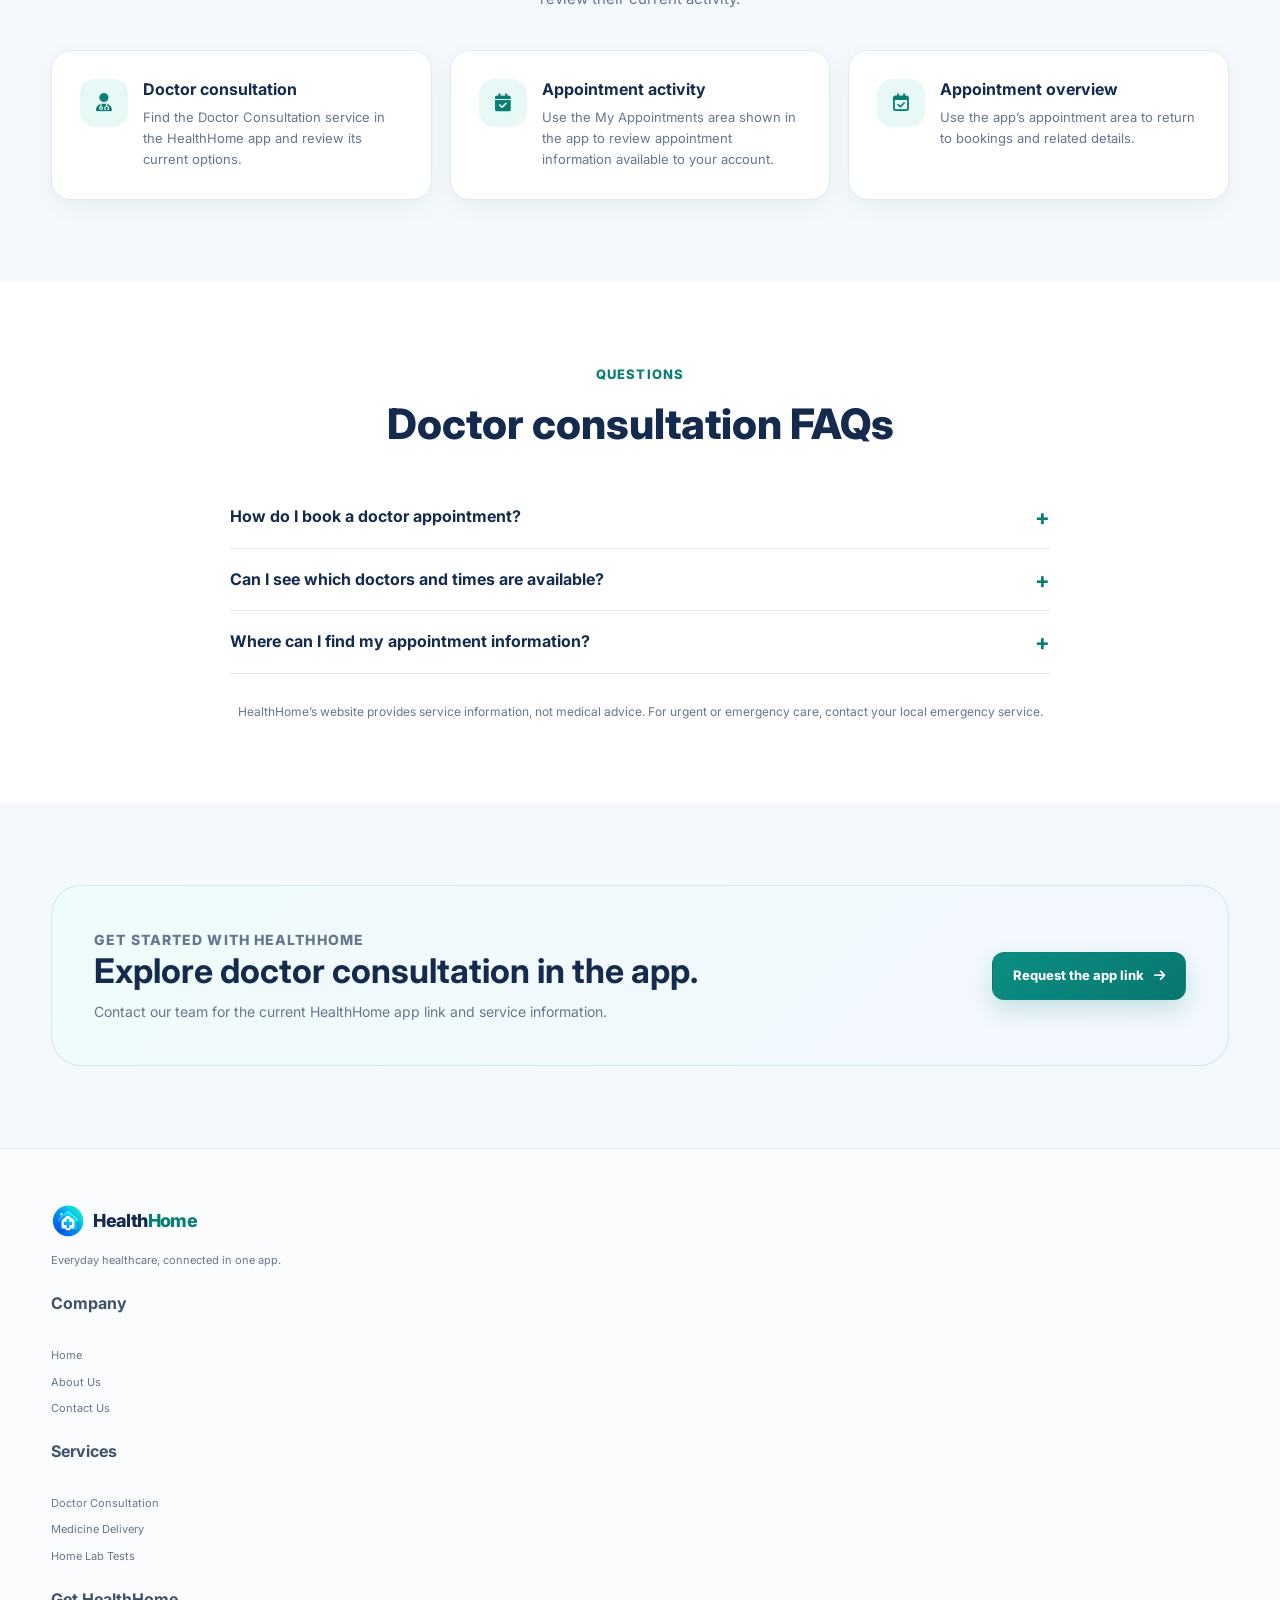
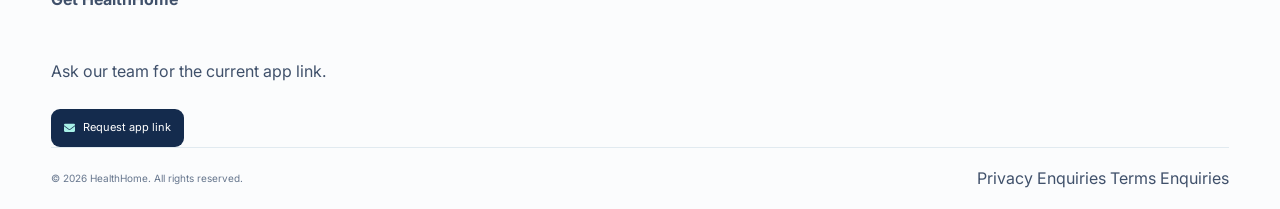
==== commit 1d233919: "Remove unsupported family member features" ====
--- a/doctors.html
+++ b/doctors.html
@@ -4,7 +4,7 @@
     <meta charset="UTF-8">
     <meta name="viewport" content="width=device-width, initial-scale=1">
     <meta name="theme-color" content="#ffffff">
-    <meta name="description" content="Explore doctor consultation and appointment booking through the HealthHome app for you and your family.">
+    <meta name="description" content="Explore doctor consultation and appointment booking through the HealthHome app.">
     <link rel="canonical" href="https://healthhome.in/doctors.html">
     <link rel="icon" href="images/healthhome.webp" type="image/webp">
     <link rel="icon" href="images/healthhome.png" type="image/png">
@@ -13,7 +13,7 @@
     <meta property="og:url" content="https://healthhome.in/doctors.html">
     <meta property="og:title" content="Doctor Consultation | HealthHome">
     <meta property="og:description" content="Explore doctor consultation and appointment booking through the HealthHome app.">
-    <meta property="og:image" content="https://healthhome.in/images/app-screens.webp">
+    <meta property="og:image" content="https://healthhome.in/images/healthhome-app-screen.webp">
     <meta name="twitter:card" content="summary_large_image">
     <link rel="preconnect" href="https://fonts.googleapis.com">
     <link rel="preconnect" href="https://fonts.gstatic.com" crossorigin>
@@ -66,7 +66,7 @@
                     <div class="service-hero-copy">
                         <p class="service-kicker">Doctor consultation</p>
                         <h1 class="service-page-title">A simpler way to <span>book a doctor.</span></h1>
-                        <p class="service-page-lead">Explore doctor consultation in the HealthHome app and manage appointments for yourself and your family from one place.</p>
+                        <p class="service-page-lead">Explore doctor consultation in the HealthHome app and review the appointment options currently available to your account.</p>
                         <div class="service-hero-actions">
                             <a class="primary-btn" href="mailto:healthhome2003@gmail.com?subject=HealthHome%20doctor%20consultation%20app%20link">
                                 Get the app link <i aria-hidden="true" class="fa-solid fa-arrow-right"></i>
@@ -75,15 +75,15 @@
                         </div>
                         <div class="service-highlights" aria-label="Doctor consultation features">
                             <div class="service-highlight"><i class="fa-regular fa-calendar-check" aria-hidden="true"></i><span>Appointment access</span></div>
-                            <div class="service-highlight"><i class="fa-solid fa-people-group" aria-hidden="true"></i><span>Family profiles</span></div>
+                            <div class="service-highlight"><i class="fa-solid fa-calendar-check" aria-hidden="true"></i><span>Appointment activity</span></div>
                             <div class="service-highlight"><i class="fa-solid fa-mobile-screen-button" aria-hidden="true"></i><span>Available in the app</span></div>
                         </div>
                     </div>
 
                     <div class="service-hero-visual">
                         <picture>
-                            <source srcset="images/app-screens.webp" type="image/webp">
-                            <img class="service-hero-image" src="images/app-screens.png" alt="HealthHome app preview showing doctor profiles and appointment booking" width="822" height="479" fetchpriority="high" decoding="async">
+                            <source srcset="images/healthhome-app-screen.webp" type="image/webp">
+                            <img class="service-hero-image" src="images/healthhome-app-screen.png" alt="HealthHome app screen showing doctor consultation and appointment shortcuts" width="730" height="1355" fetchpriority="high" decoding="async">
                         </picture>
                         <p class="service-image-caption">A preview of the HealthHome app. Provider details and appointment options are shown in the app.</p>
                     </div>
@@ -124,7 +124,7 @@
                 <div class="service-section-heading">
                     <p class="service-kicker">Care that stays connected</p>
                     <h2>Doctor access alongside everyday healthcare</h2>
-                    <p>HealthHome brings the app’s core healthcare services together, so families can return to one familiar place.</p>
+                    <p>HealthHome brings its core healthcare services together, so patients can return to the app to review their current activity.</p>
                 </div>
 
                 <div class="service-feature-grid">
@@ -133,8 +133,8 @@
                         <div><h3>Doctor consultation</h3><p>Find the Doctor Consultation service in the HealthHome app and review its current options.</p></div>
                     </article>
                     <article class="service-detail-card service-feature-card">
-                        <span class="service-feature-icon"><i class="fa-solid fa-people-group" aria-hidden="true"></i></span>
-                        <div><h3>Family in one app</h3><p>The app includes family profiles to help keep care for loved ones organized.</p></div>
+                        <span class="service-feature-icon"><i class="fa-solid fa-calendar-check" aria-hidden="true"></i></span>
+                        <div><h3>Appointment activity</h3><p>Use the My Appointments area shown in the app to review appointment information available to your account.</p></div>
                     </article>
                     <article class="service-detail-card service-feature-card">
                         <span class="service-feature-icon"><i class="fa-regular fa-calendar-check" aria-hidden="true"></i></span>
@@ -153,7 +153,7 @@
                 <div class="service-faq">
                     <details><summary>How do I book a doctor appointment?</summary><p>Open HealthHome, choose Doctor Consultation, then follow the appointment options shown in the app.</p></details>
                     <details><summary>Can I see which doctors and times are available?</summary><p>Current provider and appointment information is presented in the app and may depend on your location and service availability.</p></details>
-                    <details><summary>Can I use HealthHome for my family?</summary><p>The HealthHome app includes family profiles. Review the options in the app to manage care for the people you support.</p></details>
+                    <details><summary>Where can I find my appointment information?</summary><p>Open the My Appointments area in HealthHome to review the appointment information available to your account.</p></details>
                 </div>
                 <p class="service-disclaimer">HealthHome’s website provides service information, not medical advice. For urgent or emergency care, contact your local emergency service.</p>
             </div>
@@ -181,7 +181,7 @@
                         <picture><source srcset="images/healthhome.webp" type="image/webp"><img src="images/healthhome.png" alt="" width="256" height="256" loading="lazy"></picture>
                         <span>Health<span>Home</span></span>
                     </a>
-                    <p>Healthcare for you. Care for your whole family.</p>
+                    <p>Everyday healthcare, connected in one app.</p>
                 </div>
                 <nav class="footer-column" aria-label="Company">
                     <h4>Company</h4>
--- a/style.css
+++ b/style.css
@@ -1,3874 +1,1599 @@
-/* =========================================================
-   HEALTHHOME WEBSITE
-   MAIN CSS FILE
-   ========================================================= */
-
-
-/* =========================================================
-   PART 1 — GLOBAL RESET & VARIABLES
-   ========================================================= */
-
-/* Remove default browser spacing */
-
-* {
-    margin: 0;
-    padding: 0;
-    box-sizing: border-box;
-}
-
-
-/* Smooth scrolling */
-
-html {
-    scroll-behavior: smooth;
-}
-
-section[id] {
-    scroll-margin-top: 88px;
-}
-
-
-/* Main website variables */
-
-:root {
-
-    /* Brand Colors */
-    --primary: #00838B;
-    --primary-dark: #007179;
-    --secondary: #0879D9;
-    --secondary-dark: #075FA8;
-
-    /* Logo / healthcare colors */
-    --green: #087C58;
-    --green-light: #E8FAF3;
-
-    --blue-light: #EAF7FF;
-    --teal-light: #E9FBFA;
-    --purple-light: #F1EEFF;
-    --orange-light: #FFF4E7;
-
-    /* Text */
-    --dark: #092B49;
-    --dark-blue: #0B3558;
-    --text: #475569;
-    --text-light: #64748B;
-
-    /* Background */
-    --white: #FFFFFF;
-    --background: #F8FCFD;
-    --section-light: #F2FBFB;
-
-    /* Borders */
-    --border: #E5EEF1;
-
-    /* Shadows */
-    --shadow-small: 0 5px 20px rgba(9, 43, 73, 0.06);
-    --shadow-medium: 0 12px 35px rgba(9, 43, 73, 0.10);
-    --shadow-large: 0 20px 55px rgba(9, 43, 73, 0.14);
-
-    /* Radius */
-    --radius-small: 10px;
-    --radius-medium: 18px;
-    --radius-large: 28px;
-
-    /* Container */
-    --container-width: 1180px;
-}
-
-
-/* Body */
-
-body {
-
-    font-family: "Inter", Arial, sans-serif;
-
-    background: var(--white);
-
-    color: var(--text);
-
-    line-height: 1.6;
-
-    overflow-x: hidden;
-
-}
-
-
-/* Images */
-
-img {
-    max-width: 100%;
-    display: block;
-}
-
-.logo > picture,
-.footer-logo > picture,
-.hero-image-container > picture,
-.family-image-container > picture,
-.download-image-container > picture {
-    display: contents;
-}
-
-
-/* Links */
-
-a {
-    text-decoration: none;
-    color: inherit;
-}
-
-
-/* Buttons */
-
-button,
-input,
-textarea {
-    font-family: inherit;
-}
-
-
-/* Container */
-
-.container {
-
-    width: 90%;
-
-    max-width: var(--container-width);
-
-    margin: 0 auto;
-
-}
-
-
-/* Common section spacing */
-
-section {
-    position: relative;
-}
-
-
-/* =========================================================
-   PART 2 — COMMON TYPOGRAPHY
-   ========================================================= */
-
-
-/* Section heading */
-
-.section-heading {
-
-    max-width: 700px;
-
-    margin: 0 auto 55px;
-
-    text-align: center;
-
-}
-
-
-/* Small section label */
-
-.section-label {
-
-    color: var(--green);
-
-    font-size: 13px;
-
-    font-weight: 700;
-
-    letter-spacing: 1.2px;
-
-    text-transform: uppercase;
-
-    margin-bottom: 10px;
-
-}
-
-
-/* Section heading */
-
-.section-heading h2 {
-
-    color: var(--dark);
-
-    font-size: clamp(30px, 4vw, 44px);
-
-    line-height: 1.2;
-
-    font-weight: 800;
-
-    margin-bottom: 16px;
-
-}
-
-
-/* Section paragraph */
-
-.section-heading p:not(.section-label) {
-
-    color: var(--text-light);
-
-    font-size: 16px;
-
-    line-height: 1.7;
-
-}
-
-
-/* =========================================================
-   PART 3 — NAVIGATION BAR
-   ========================================================= */
-
-.navbar {
-
-    width: 100%;
-
-    position: fixed;
-
-    top: 0;
-
-    left: 0;
-
-    z-index: 1000;
-
-    background: rgba(255, 255, 255, 0.95);
-
-    backdrop-filter: blur(15px);
-
-    -webkit-backdrop-filter: blur(15px);
-
-    border-bottom: 1px solid transparent;
-
-    transition: all 0.3s ease;
-
-}
-
-
-/* Navbar when scrolling */
-
-.navbar.scrolled {
-
-    border-bottom-color: var(--border);
-
-    box-shadow: var(--shadow-small);
-
-}
-
-
-/* Navbar container */
-
-.navbar-container {
-
-    min-height: 78px;
-
-    display: flex;
-
-    align-items: center;
-
-    justify-content: space-between;
-
-    gap: 25px;
-
-}
-
-
-/* Logo */
-
-.logo {
-
-    display: flex;
-
-    align-items: center;
-
-    gap: 9px;
-
-    flex-shrink: 0;
-
-}
-
-
-/* Logo image */
-
-.logo-image {
-
-    width: 39px;
-
-    height: 39px;
-
-    object-fit: contain;
-
-}
-
-
-/* Logo text */
-
-.logo-text {
-
-    color: var(--dark);
-
-    font-size: 20px;
-
-    font-weight: 800;
-
-    letter-spacing: -0.4px;
-
-}
-
-
-/* Logo HealthHome accent */
-
-.logo-text span {
-
-    color: var(--primary);
-
-}
-
-
-/* Navigation menu */
-
-.nav-menu {
-
-    display: flex;
-
-    align-items: center;
-
-    justify-content: center;
-
-    gap: 32px;
-
-    margin-left: auto;
-
-}
-
-
-/* Navigation links */
-
-.nav-link {
-
-    position: relative;
-
-    color: var(--dark-blue);
-
-    font-size: 13px;
-
-    font-weight: 600;
-
-    padding: 28px 0;
-
-    transition: color 0.3s ease;
-
-}
-
-
-/* Navigation hover */
-
-.nav-link:hover {
-
-    color: var(--primary-dark);
-
-}
-
-
-/* Active navigation */
-
-.nav-link.active {
-
-    color: var(--primary-dark);
-
-}
-
-
-/* Active underline */
-
-.nav-link.active::after {
-
-    content: "";
-
-    position: absolute;
-
-    left: 0;
-
-    right: 0;
-
-    bottom: 19px;
-
-    height: 2px;
-
-    border-radius: 20px;
-
-    background: var(--primary);
-
-}
-
-
-/* Navigation download */
-
-.nav-download-btn {
-
-    display: flex;
-
-    align-items: center;
-
-    gap: 8px;
-
-    padding: 11px 17px;
-
-    border-radius: 9px;
-
-    background: #111827;
-
-    color: var(--white);
-
-    font-size: 12px;
-
-    font-weight: 600;
-
-    transition: all 0.3s ease;
-
-    white-space: nowrap;
-
-}
-
-
-.nav-download-btn i {
-
-    color: #7DD3FC;
-
-    font-size: 15px;
-
-}
-
-
-.nav-download-btn:hover {
-
-    transform: translateY(-2px);
-
-    box-shadow: 0 8px 20px rgba(17, 24, 39, 0.2);
-
-}
-
-
-/* Mobile menu button */
-
-.mobile-menu-btn {
-
-    display: none;
-
-    border: none;
-
-    background: transparent;
-
-    color: var(--dark);
-
-    font-size: 23px;
-
-    cursor: pointer;
-
-    padding: 8px;
-
-}
-
-
-/* =========================================================
-   PART 4 — HERO SECTION
-   ========================================================= */
-
-.hero-section {
-
-    min-height: 760px;
-
-    padding-top: 150px;
-
-    padding-bottom: 100px;
-
-    background:
-
-        radial-gradient(
-            circle at 80% 25%,
-            rgba(0, 194, 203, 0.10),
-            transparent 30%
-        ),
-
-        linear-gradient(
-            180deg,
-            #FFFFFF 0%,
-            #F7FCFD 100%
-        );
-
-    overflow: hidden;
-
-}
-
-
-/* Hero container */
-
-.hero-container {
-
-    min-height: 560px;
-
-    display: grid;
-
-    grid-template-columns: 1fr 0.95fr;
-
-    align-items: center;
-
-    gap: 60px;
-
-}
-
-
-/* Hero content */
-
-.hero-content {
-
-    max-width: 620px;
-
-}
-
-
-/* Small hero heading */
-
-.hero-small-title {
-
-    color: var(--green);
-
-    font-size: 15px;
-
-    font-weight: 600;
-
-    margin-bottom: 15px;
-
-}
-
-
-/* Hero main title */
-
-.hero-title {
-
-    color: var(--dark);
-
-    font-size: clamp(42px, 5vw, 67px);
-
-    line-height: 1.08;
-
-    letter-spacing: -2.5px;
-
-    font-weight: 800;
-
-    margin-bottom: 24px;
-
-}
-
-
-/* Hero title accent */
-
-.hero-title span {
-
-    color: var(--primary-dark);
-
-}
-
-
-/* Hero description */
-
-.hero-description {
-
-    max-width: 590px;
-
-    color: var(--text);
-
-    font-size: 16px;
-
-    line-height: 1.8;
-
-    margin-bottom: 30px;
-
-}
-
-
-/* Hero buttons */
-
-.hero-buttons {
-
-    display: flex;
-
-    align-items: center;
-
-    gap: 15px;
-
-    flex-wrap: wrap;
-
-}
-
-
-/* Primary button */
-
-.primary-btn {
-
-    display: inline-flex;
-
-    align-items: center;
-
-    justify-content: center;
-
-    gap: 10px;
-
-    padding: 14px 23px;
-
-    border-radius: 10px;
-
-    background: linear-gradient(
-        135deg,
-        var(--primary),
-        var(--primary-dark)
-    );
-
-    color: var(--white);
-
-    font-size: 14px;
-
-    font-weight: 700;
-
-    box-shadow: 0 10px 25px rgba(0, 194, 203, 0.22);
-
-    transition: all 0.3s ease;
-
-}
-
-
-.primary-btn:hover {
-
-    transform: translateY(-3px);
-
-    box-shadow: 0 15px 30px rgba(0, 194, 203, 0.30);
-
-}
-
-
-/* Secondary button */
-
-.secondary-btn {
-
-    display: inline-flex;
-
-    align-items: center;
-
-    gap: 8px;
-
-    padding: 13px 21px;
-
-    border: 1px solid var(--border);
-
-    border-radius: 10px;
-
-    background: var(--white);
-
-    color: var(--dark);
-
-    font-size: 14px;
-
-    font-weight: 600;
-
-    transition: all 0.3s ease;
-
-}
-
-
-.secondary-btn:hover {
-
-    border-color: var(--primary);
-
-    color: var(--primary-dark);
-
-    transform: translateY(-2px);
-
-}
-
-
-/* Hero trust */
-
-.hero-trust {
-
-    display: flex;
-
-    align-items: center;
-
-    gap: 20px;
-
-    margin-top: 35px;
-
-    flex-wrap: wrap;
-
-}
-
-
-/* Trust item */
-
-.trust-item {
-
-    display: flex;
-
-    align-items: center;
-
-    gap: 7px;
-
-    color: var(--text-light);
-
-    font-size: 12px;
-
-    font-weight: 500;
-
-}
-
-
-.trust-item i {
-
-    color: var(--primary-dark);
-
-    font-size: 14px;
-
-}
-
-
-/* Hero image area */
-
-.hero-image-container {
-
-    position: relative;
-
-    min-height: 530px;
-
-    display: flex;
-
-    align-items: center;
-
-    justify-content: center;
-
-}
-
-
-/* Hero decorative circles */
-
-.hero-circle {
-
-    position: absolute;
-
-    border-radius: 50%;
-
-    z-index: 0;
-
-}
-
-
-.hero-circle-one {
-
-    width: 440px;
-
-    height: 440px;
-
-    background: rgba(0, 194, 203, 0.10);
-
-    top: 50px;
-
-    right: 20px;
-
-}
-
-
-.hero-circle-two {
-
-    width: 250px;
-
-    height: 250px;
-
-    background: rgba(36, 180, 126, 0.08);
-
-    bottom: 15px;
-
-    left: 30px;
-
-}
-
-
-/* App mockup */
-
-.hero-app-image {
-
-    position: relative;
-
-    z-index: 2;
-
-    width: 390px;
-
-    max-height: 530px;
-
-    object-fit: contain;
-
-    filter: drop-shadow(
-        0 25px 35px rgba(9, 43, 73, 0.18)
-    );
-
-    animation: floatingPhone 5s ease-in-out infinite;
-
-}
-
-
-/* Phone floating animation */
-
-@keyframes floatingPhone {
-
-    0%,
-    100% {
-
-        transform: translateY(0);
-
-    }
-
-    50% {
-
-        transform: translateY(-12px);
-
-    }
-
-}
-
-
-/* Floating cards */
-
-.floating-card {
-
-    position: absolute;
-
-    z-index: 4;
-
-    display: flex;
-
-    align-items: center;
-
-    gap: 10px;
-
-    background: rgba(255, 255, 255, 0.95);
-
-    padding: 12px 15px;
-
-    border-radius: 13px;
-
-    box-shadow: var(--shadow-medium);
-
-    border: 1px solid rgba(255, 255, 255, 0.7);
-
-    animation: floatingCard 4s ease-in-out infinite;
-
-}
-
-
-.floating-card strong {
-
-    display: block;
-
-    color: var(--dark);
-
-    font-size: 12px;
-
-}
-
-
-.floating-card small {
-
-    display: block;
-
-    color: var(--text-light);
-
-    font-size: 10px;
-
-}
-
-
-.floating-card-one {
-
-    top: 120px;
-
-    left: 20px;
-
-}
-
-
-.floating-card-two {
-
-    right: 5px;
-
-    bottom: 110px;
-
-    animation-delay: 1s;
-
-}
-
-
-@keyframes floatingCard {
-
-    0%,
-    100% {
-
-        transform: translateY(0);
-
-    }
-
-    50% {
-
-        transform: translateY(-8px);
-
-    }
-
-}
-
-
-/* Floating icon */
-
-.floating-icon {
-
-    width: 38px;
-
-    height: 38px;
-
-    border-radius: 10px;
-
-    display: flex;
-
-    align-items: center;
-
-    justify-content: center;
-
-}
-
-
-.blue-icon {
-
-    color: var(--secondary);
-
-    background: var(--blue-light);
-
-}
-
-
-.green-icon {
-
-    color: var(--green);
-
-    background: var(--green-light);
-
-}
-
-
-/* =========================================================
-   PART 5 — SERVICES SECTION
-   ========================================================= */
-
-.services-section {
-
-    padding: 100px 0;
-
-    background: var(--white);
-
-}
-
-
-/* Services grid */
-
-.services-grid {
-
-    display: grid;
-
-    grid-template-columns: repeat(4, 1fr);
-
-    gap: 20px;
-
-}
-
-
-/* Service card */
-
-.service-card {
-
-    position: relative;
-
-    padding: 32px 25px;
-
-    min-height: 290px;
-
-    background: var(--white);
-
-    border: 1px solid var(--border);
-
-    border-radius: var(--radius-medium);
-
-    box-shadow: var(--shadow-small);
-
-    transition: all 0.35s ease;
-
-    overflow: hidden;
-
-}
-
-
-/* Decorative line */
-
-.service-card::before {
-
-    content: "";
-
-    position: absolute;
-
-    top: 0;
-
-    left: 0;
-
-    width: 100%;
-
-    height: 3px;
-
-    background: linear-gradient(
-        90deg,
-        var(--primary),
-        var(--secondary)
-    );
-
-    transform: scaleX(0);
-
-    transform-origin: left;
-
-    transition: transform 0.35s ease;
-
-}
-
-
-.service-card:hover {
-
-    transform: translateY(-8px);
-
-    box-shadow: var(--shadow-medium);
-
-    border-color: rgba(0, 194, 203, 0.20);
-
-}
-
-
-.service-card:hover::before {
-
-    transform: scaleX(1);
-
-}
-
-
-/* Service icon */
-
-.service-icon {
-
-    width: 60px;
-
-    height: 60px;
-
-    border-radius: 50%;
-
-    display: flex;
-
-    align-items: center;
-
-    justify-content: center;
-
-    font-size: 23px;
-
-    margin-bottom: 22px;
-
-}
-
-
-.blue-service {
-
-    color: var(--secondary);
-
-    background: var(--blue-light);
-
-}
-
-
-.green-service {
-
-    color: var(--green);
-
-    background: var(--green-light);
-
-}
-
-
-.purple-service {
-
-    color: #7764D8;
-
-    background: var(--purple-light);
-
-}
-
-
-.orange-service {
-
-    color: #E78A2E;
-
-    background: var(--orange-light);
-
-}
-
-
-/* Service title */
-
-.service-card h3 {
-
-    color: var(--dark);
-
-    font-size: 18px;
-
-    margin-bottom: 10px;
-
-    font-weight: 700;
-
-}
-
-
-/* Service paragraph */
-
-.service-card p {
-
-    color: var(--text-light);
-
-    font-size: 13px;
-
-    line-height: 1.7;
-
-    margin-bottom: 18px;
-
-}
-
-
-/* Service link */
-
-.service-link {
-
-    display: inline-flex;
-
-    align-items: center;
-
-    gap: 7px;
-
-    color: var(--primary-dark);
-
-    font-size: 12px;
-
-    font-weight: 700;
-
-}
-
-
-.service-link i {
-
-    transition: transform 0.3s ease;
-
-}
-
-
-.service-link:hover i {
-
-    transform: translateX(4px);
-
-}
-
-
-/* =========================================================
-   PART 6 — FAMILY HEALTHCARE
-   ========================================================= */
-
-.family-section {
-
-    padding: 100px 0;
-
-    background: var(--section-light);
-
-}
-
-
-/* Family container */
-
-.family-container {
-
-    display: grid;
-
-    grid-template-columns: 1fr 1fr;
-
-    align-items: center;
-
-    gap: 75px;
-
-}
-
-
-/* Family image */
-
-.family-image-container {
-
-    position: relative;
-
-    min-height: 430px;
-
-    display: flex;
-
-    align-items: center;
-
-    justify-content: center;
-
-}
-
-
-/* Background decoration */
-
-.family-image-bg {
-
-    position: absolute;
-
-    width: 80%;
-
-    height: 80%;
-
-    background: linear-gradient(
-        135deg,
-        rgba(0, 194, 203, 0.15),
-        rgba(36, 180, 126, 0.10)
-    );
-
-    border-radius: 40% 60% 55% 45%;
-
-    transform: rotate(-5deg);
-
-}
-
-
-/* Family image */
-
-.family-image {
-
-    position: relative;
-
-    z-index: 2;
-
-    width: 88%;
-
-    height: 400px;
-
-    object-fit: cover;
-
-    border-radius: 30px;
-
-    box-shadow: var(--shadow-medium);
-
-}
-
-
-/* Family content */
-
-.family-content {
-
-    max-width: 550px;
-
-}
-
-
-/* Family title */
-
-.family-content h2 {
-
-    color: var(--dark);
-
-    font-size: clamp(32px, 4vw, 46px);
-
-    line-height: 1.15;
-
-    font-weight: 800;
-
-    margin-bottom: 20px;
-
-}
-
-
-.family-content h2 span {
-
-    color: var(--primary-dark);
-
-}
-
-
-/* Family paragraph */
-
-.family-content > p:not(.section-label) {
-
-    color: var(--text-light);
-
-    font-size: 15px;
-
-    line-height: 1.8;
-
-    margin-bottom: 25px;
-
-}
-
-
-/* Family features */
-
-.family-features {
-
-    display: flex;
-
-    flex-direction: column;
-
-    gap: 13px;
-
-    margin-bottom: 28px;
-
-}
-
-
-/* Family feature */
-
-.family-feature {
-
-    display: flex;
-
-    align-items: center;
-
-    gap: 12px;
-
-    color: var(--dark-blue);
-
-    font-size: 13px;
-
-    font-weight: 500;
-
-}
-
-
-/* Feature check */
-
-.family-feature i {
-
-    width: 24px;
-
-    height: 24px;
-
-    border-radius: 50%;
-
-    display: flex;
-
-    align-items: center;
-
-    justify-content: center;
-
-    background: var(--green-light);
-
-    color: var(--green);
-
-    font-size: 11px;
-
-}
-
-
-/* Text button */
-
-.text-btn {
-
-    display: inline-flex;
-
-    align-items: center;
-
-    gap: 8px;
-
-    color: var(--primary-dark);
-
-    font-size: 13px;
-
-    font-weight: 700;
-
-}
-
-
-.text-btn i {
-
-    transition: transform 0.3s ease;
-
-}
-
-
-.text-btn:hover i {
-
-    transform: translateX(5px);
-
-}
-
-
-/* =========================================================
-   PART 7 — WHY HEALTHHOME
-   ========================================================= */
-
-.why-section {
-
-    padding: 100px 0;
-
-    background: var(--white);
-
-}
-
-
-/* Why grid */
-
-.why-grid {
-
-    display: grid;
-
-    grid-template-columns: repeat(4, 1fr);
-
-    gap: 18px;
-
-}
-
-
-/* Why card */
-
-.why-card {
-
-    padding: 28px 22px;
-
-    text-align: center;
-
-    border: 1px solid var(--border);
-
-    border-radius: var(--radius-medium);
-
-    background: var(--white);
-
-    transition: all 0.3s ease;
-
-}
-
-
-.why-card:hover {
-
-    transform: translateY(-6px);
-
-    box-shadow: var(--shadow-small);
-
-    border-color: rgba(0, 194, 203, 0.25);
-
-}
-
-
-/* Why icon */
-
-.why-icon {
-
-    width: 55px;
-
-    height: 55px;
-
-    margin: 0 auto 18px;
-
-    display: flex;
-
-    align-items: center;
-
-    justify-content: center;
-
-    border-radius: 16px;
-
-    background: var(--teal-light);
-
-    color: var(--primary-dark);
-
-    font-size: 20px;
-
-}
-
-
-/* Why title */
-
-.why-card h3 {
-
-    color: var(--dark);
-
-    font-size: 16px;
-
-    margin-bottom: 8px;
-
-}
-
-
-/* Why paragraph */
-
-.why-card p {
-
-    color: var(--text-light);
-
-    font-size: 12px;
-
-    line-height: 1.7;
-
-}
-
-
-/* =========================================================
-   PART 8 — HOW IT WORKS
-   ========================================================= */
-
-.how-section {
-
-    padding: 100px 0;
-
-    background: #F7FBFC;
-
-}
-
-
-/* Steps */
-
-.steps-container {
-
-    display: grid;
-
-    grid-template-columns: repeat(4, 1fr);
-
-    gap: 25px;
-
-    position: relative;
-
-}
-
-
-/* Connecting line */
-
-.steps-container::before {
-
-    content: "";
-
-    position: absolute;
-
-    top: 52px;
-
-    left: 12%;
-
-    right: 12%;
-
-    height: 1px;
-
-    background: linear-gradient(
-        90deg,
-        transparent,
-        rgba(0, 194, 203, 0.4),
-        transparent
-    );
-
-    z-index: 0;
-
-}
-
-
-/* Step card */
-
-.step-card {
-
-    position: relative;
-
-    z-index: 1;
-
-    text-align: center;
-
-    background: transparent;
-
-}
-
-
-/* Step number */
-
-.step-number {
-
-    position: absolute;
-
-    top: -8px;
-
-    right: 22px;
-
-    color: rgba(0, 194, 203, 0.16);
-
-    font-size: 30px;
-
-    font-weight: 800;
-
-}
-
-
-/* Step icon */
-
-.step-icon {
-
-    width: 72px;
-
-    height: 72px;
-
-    margin: 0 auto 20px;
-
-    display: flex;
-
-    align-items: center;
-
-    justify-content: center;
-
-    border-radius: 50%;
-
-    background: var(--white);
-
-    color: var(--primary-dark);
-
-    border: 1px solid rgba(0, 194, 203, 0.20);
-
-    box-shadow: var(--shadow-small);
-
-    font-size: 24px;
-
-}
-
-
-/* Step title */
-
-.step-card h3 {
-
-    color: var(--dark);
-
-    font-size: 16px;
-
-    margin-bottom: 8px;
-
-}
-
-
-/* Step paragraph */
-
-.step-card p {
-
-    max-width: 200px;
-
-    margin: auto;
-
-    color: var(--text-light);
-
-    font-size: 12px;
-
-    line-height: 1.7;
-
-}
-
-
-/* =========================================================
-   PART 9 — DOWNLOAD APP
-   ========================================================= */
-
-.download-section {
-
-    padding: 90px 0;
-
-    background:
-
-        linear-gradient(
-            120deg,
-            #EFFBFB,
-            #F4FAFF
-        );
-
-    overflow: hidden;
-
-}
-
-
-/* Download container */
-
-.download-container {
-
-    min-height: 390px;
-
-    display: grid;
-
-    grid-template-columns: 1fr 1fr;
-
-    align-items: center;
-
-    gap: 50px;
-
-    border-radius: 30px;
-
-}
-
-
-/* Download content */
-
-.download-content {
-
-    max-width: 540px;
-
-}
-
-
-/* Download title */
-
-.download-content h2 {
-
-    color: var(--dark);
-
-    font-size: clamp(34px, 4vw, 50px);
-
-    line-height: 1.15;
-
-    font-weight: 800;
-
-    margin-bottom: 20px;
-
-}
-
-
-.download-content h2 span {
-
-    color: var(--primary-dark);
-
-}
-
-
-/* Download paragraph */
-
-.download-content > p:not(.section-label) {
-
-    color: var(--text-light);
-
-    font-size: 14px;
-
-    line-height: 1.8;
-
-    margin-bottom: 25px;
-
-}
-
-
-/* Google Play button */
-
-.google-play-btn {
-
-    width: fit-content;
-
-    display: flex;
-
-    align-items: center;
-
-    gap: 12px;
-
-    padding: 10px 17px;
-
-    border-radius: 9px;
-
-    background: #111827;
-
-    color: var(--white);
-
-    transition: all 0.3s ease;
-
-}
-
-
-.google-play-btn i {
-
-    color: #7DD3FC;
-
-    font-size: 23px;
-
-}
-
-
-.google-play-btn small {
-
-    display: block;
-
-    font-size: 8px;
-
-    line-height: 1;
-
-    opacity: 0.8;
-
-}
-
-
-.google-play-btn strong {
-
-    display: block;
-
-    font-size: 17px;
-
-    line-height: 1.2;
-
-}
-
-
-.google-play-btn:hover {
-
-    transform: translateY(-3px);
-
-    box-shadow: 0 12px 25px rgba(17, 24, 39, 0.22);
-
-}
-
-
-/* Download image */
-
-.download-image-container {
-
-    min-height: 330px;
-
-    display: flex;
-
-    align-items: center;
-
-    justify-content: center;
-
-}
-
-
-/* App screenshots */
-
-.download-app-image {
-
-    width: 480px;
-
-    max-height: 350px;
-
-    object-fit: contain;
-
-    filter: drop-shadow(
-        0 20px 25px rgba(9, 43, 73, 0.12)
-    );
-
-}
-
-
-/* =========================================================
-   PART 10 — ABOUT US
-   ========================================================= */
-
-.about-section {
-
-    padding: 100px 0;
-
-    background: var(--white);
-
-}
-
-
-/* About header */
-
-.about-header {
-
-    max-width: 720px;
-
-    margin-bottom: 70px;
-
-}
-
-
-.about-header h2 {
-
-    color: var(--dark);
-
-    font-size: clamp(34px, 4vw, 50px);
-
-    line-height: 1.15;
-
-    margin-bottom: 18px;
-
-    font-weight: 800;
-
-}
-
-
-.about-header h2 span {
-
-    color: var(--primary-dark);
-
-}
-
-
-.about-header > p:not(.section-label) {
-
-    color: var(--text-light);
-
-    max-width: 620px;
-
-    font-size: 15px;
-
-    line-height: 1.8;
-
-}
-
-
-/* Vision */
-
-.about-vision {
-
-    display: grid;
-
-    grid-template-columns: 1fr 0.7fr;
-
-    gap: 60px;
-
-    align-items: center;
-
-    margin-bottom: 80px;
-
-}
-
-
-/* Vision content */
-
-.vision-content {
-
-    max-width: 650px;
-
-}
-
-
-.vision-content h3 {
-
-    color: var(--dark);
-
-    font-size: 30px;
-
-    line-height: 1.2;
-
-    margin-bottom: 15px;
-
-}
-
-
-.vision-content p:not(.section-label) {
-
-    color: var(--text-light);
-
-    font-size: 14px;
-
-    line-height: 1.8;
-
-}
-
-
-/* Vision card */
-
-.vision-card {
-
-    display: flex;
-
-    align-items: center;
-
-    gap: 20px;
-
-    padding: 30px;
-
-    background: var(--section-light);
-
-    border-radius: 20px;
-
-    border: 1px solid rgba(0, 194, 203, 0.12);
-
-}
-
-
-.vision-icon {
-
-    width: 70px;
-
-    height: 70px;
-
-    flex-shrink: 0;
-
-    display: flex;
-
-    align-items: center;
-
-    justify-content: center;
-
-    border-radius: 18px;
-
-    color: var(--green);
-
-    background: var(--green-light);
-
-    font-size: 28px;
-
-}
-
-
-.vision-card strong {
-
-    display: block;
-
-    color: var(--dark);
-
-    font-size: 15px;
-
-}
-
-
-.vision-card span {
-
-    display: block;
-
-    color: var(--green);
-
-    font-size: 13px;
-
-}
-
-
-/* Subsection heading */
-
-.subsection-heading {
-
-    margin-bottom: 30px;
-
-}
-
-
-.subsection-heading h3 {
-
-    color: var(--dark);
-
-    font-size: 27px;
-
-    font-weight: 700;
-
-}
-
-
-/* Building section */
-
-.building-section {
-
-    margin-bottom: 75px;
-
-}
-
-
-/* Building grid */
-
-.building-grid {
-
-    display: grid;
-
-    grid-template-columns: repeat(4, 1fr);
-
-    gap: 18px;
-
-}
-
-
-/* Building card */
-
-.building-card {
-
-    padding: 25px 20px;
-
-    background: #FBFEFE;
-
-    border: 1px solid var(--border);
-
-    border-radius: 15px;
-
-    transition: all 0.3s ease;
-
-}
-
-
-.building-card:hover {
-
-    transform: translateY(-5px);
-
-    box-shadow: var(--shadow-small);
-
-}
-
-
-/* Building icon */
-
-.building-icon {
-
-    width: 45px;
-
-    height: 45px;
-
-    display: flex;
-
-    align-items: center;
-
-    justify-content: center;
-
-    border-radius: 12px;
-
-    color: var(--primary-dark);
-
-    background: var(--teal-light);
-
-    margin-bottom: 16px;
-
-}
-
-
-.building-card h4 {
-
-    color: var(--dark);
-
-    font-size: 15px;
-
-    margin-bottom: 6px;
-
-}
-
-
-.building-card p {
-
-    color: var(--text-light);
-
-    font-size: 11px;
-
-    line-height: 1.7;
-
-}
-
-
-/* Approach */
-
-.approach-section {
-
-    margin-bottom: 10px;
-
-}
-
-
-/* Approach grid */
-
-.approach-grid {
-
-    display: grid;
-
-    grid-template-columns: repeat(3, 1fr);
-
-    gap: 18px;
-
-}
-
-
-/* Approach card */
-
-.approach-card {
-
-    display: flex;
-
-    align-items: center;
-
-    gap: 15px;
-
-    padding: 25px;
-
-    background: var(--white);
-
-    border: 1px solid var(--border);
-
-    border-radius: 16px;
-
-}
-
-
-.approach-card > i {
-
-    width: 45px;
-
-    height: 45px;
-
-    flex-shrink: 0;
-
-    display: flex;
-
-    align-items: center;
-
-    justify-content: center;
-
-    border-radius: 12px;
-
-    background: var(--green-light);
-
-    color: var(--green);
-
-}
-
-
-.approach-card h4 {
-
-    color: var(--dark);
-
-    font-size: 14px;
-
-    margin-bottom: 4px;
-
-}
-
-
-.approach-card p {
-
-    color: var(--text-light);
-
-    font-size: 11px;
-
-    line-height: 1.6;
-
-}
-
-
-/* =========================================================
-   PART 11 — CONTACT SECTION
-   ========================================================= */
-
-.contact-section {
-
-    padding: 100px 0;
-
-    background: var(--section-light);
-
-}
-
-
-/* Contact container */
-
-.contact-container {
-
-    display: grid;
-
-    grid-template-columns: 0.75fr 1.25fr;
-
-    gap: 45px;
-
-    align-items: start;
-
-}
-
-
-/* Contact information */
-
-.contact-info {
-
-    padding-top: 15px;
-
-}
-
-
-/* Contact item */
-
-.contact-item {
-
-    display: flex;
-
-    align-items: flex-start;
-
-    gap: 15px;
-
-    margin-bottom: 28px;
-
-}
-
-
-/* Contact icon */
-
-.contact-icon {
-
-    width: 48px;
-
-    height: 48px;
-
-    flex-shrink: 0;
-
-    display: flex;
-
-    align-items: center;
-
-    justify-content: center;
-
-    border-radius: 13px;
-
-    color: var(--primary-dark);
-
-    background: var(--white);
-
-    box-shadow: var(--shadow-small);
-
-}
-
-
-.contact-item h4 {
-
-    color: var(--dark);
-
-    font-size: 14px;
-
-    margin-bottom: 4px;
-
-}
-
-
-.contact-item p,
-.contact-item a {
-
-    color: var(--text-light);
-
-    font-size: 13px;
-
-}
-
-
-.contact-item a:hover {
-
-    color: var(--primary-dark);
-
-}
-
-
-/* Contact form container */
-
-.contact-form-container {
-
-    padding: 35px;
-
-    background: var(--white);
-
-    border-radius: 20px;
-
-    border: 1px solid var(--border);
-
-    box-shadow: var(--shadow-small);
-
-}
-
-
-/* Contact form */
-
-.contact-form {
-
-    display: flex;
-
-    flex-direction: column;
-
-    gap: 17px;
-
-}
-
-
-/* Form group */
-
-.form-group {
-
-    display: flex;
-
-    flex-direction: column;
-
-    gap: 7px;
-
-}
-
-
-/* Labels */
-
-.form-group label {
-
-    color: var(--dark);
-
-    font-size: 12px;
-
-    font-weight: 600;
-
-}
-
-
-/* Inputs */
-
-.form-group input,
-.form-group textarea {
-
-    width: 100%;
-
-    padding: 13px 15px;
-
-    border: 1px solid var(--border);
-
-    border-radius: 9px;
-
-    outline: none;
-
-    background: #FBFEFE;
-
-    color: var(--dark);
-
-    font-size: 13px;
-
-    transition: all 0.3s ease;
-
-}
-
-
-/* Textarea */
-
-.form-group textarea {
-
-    resize: vertical;
-
-    min-height: 120px;
-
-}
-
-
-/* Placeholder */
-
-.form-group input::placeholder,
-.form-group textarea::placeholder {
-
-    color: #94A3B8;
-
-}
-
-
-/* Focus */
-
-.form-group input:focus,
-.form-group textarea:focus {
-
-    border-color: var(--primary);
-
-    background: var(--white);
-
-    box-shadow: 0 0 0 3px rgba(0, 194, 203, 0.08);
-
-}
-
-
-/* Submit button */
-
-.submit-btn {
-
-    display: flex;
-
-    align-items: center;
-
-    justify-content: center;
-
-    gap: 9px;
-
-    width: 100%;
-
-    padding: 14px;
-
-    border: none;
-
-    border-radius: 9px;
-
-    cursor: pointer;
-
-    background: linear-gradient(
-        135deg,
-        var(--green),
-        #169F6C
-    );
-
-    color: var(--white);
-
-    font-size: 13px;
-
-    font-weight: 700;
-
-    transition: all 0.3s ease;
-
-}
-
-
-.submit-btn:hover {
-
-    transform: translateY(-2px);
-
-    box-shadow: 0 10px 20px rgba(36, 180, 126, 0.20);
-
-}
-
-
-/* Form message */
-
-.form-message {
-
-    text-align: center;
-
-    font-size: 12px;
-
-    min-height: 18px;
-
-    color: var(--green);
-
-}
-
-.contact-form-note {
-    margin-top: -4px;
-    color: var(--text-light);
-    font-size: 12px;
-    line-height: 1.55;
-}
-
-.form-message.is-error {
-    color: #B42318;
-}
-
-
-/* =========================================================
-   PART 12 — FINAL CALL TO ACTION
-   ========================================================= */
-
-.final-cta {
-
-    padding: 80px 0;
-
-    background: var(--white);
-
-}
-
-
-/* CTA container */
-
-.final-cta-container {
-
-    position: relative;
-
-    overflow: hidden;
-
-    padding: 60px 70px;
-
-    border-radius: 28px;
-
-    background:
-
-        radial-gradient(
-            circle at 90% 50%,
-            rgba(0, 194, 203, 0.16),
-            transparent 35%
-        ),
-
-        linear-gradient(
-            135deg,
-            #EFFBFB,
-            #F5FAFF
-        );
-
-    border: 1px solid rgba(0, 194, 203, 0.12);
-
-    display: flex;
-
-    align-items: center;
-
-    justify-content: space-between;
-
-    gap: 30px;
-
-}
-
-
-/* CTA content */
-
-.final-cta-content {
-
-    max-width: 650px;
-
-}
-
-
-.final-cta-content h2 {
-
-    color: var(--dark);
-
-    font-size: clamp(32px, 4vw, 46px);
-
-    line-height: 1.15;
-
-    font-weight: 800;
-
-    margin-bottom: 15px;
-
-}
-
-
-.final-cta-content h2 span {
-
-    color: var(--primary-dark);
-
-}
-
-
-.final-cta-content p:not(.section-label) {
-
-    color: var(--text-light);
-
-    font-size: 14px;
-
-    line-height: 1.7;
-
-    margin-bottom: 25px;
-
-}
-
-
-/* CTA icon */
-
-.final-cta-icon {
-
-    width: 150px;
-
-    height: 150px;
-
-    flex-shrink: 0;
-
-    display: flex;
-
-    align-items: center;
-
-    justify-content: center;
-
-    border-radius: 50%;
-
-    background: rgba(255, 255, 255, 0.85);
-
-    color: var(--primary);
-
-    font-size: 70px;
-
-    box-shadow: var(--shadow-small);
-
-}
-
-
-/* =========================================================
-   PART 13 — FOOTER
-   ========================================================= */
-
-.footer {
-
-    background: #F7FBFC;
-
-    border-top: 1px solid var(--border);
-
-}
-
-
-/* Footer top */
-
-.footer-top {
-
-    display: grid;
-
-    grid-template-columns: 1.4fr 0.8fr 1fr 1fr;
-
-    gap: 50px;
-
-    padding: 65px 0 45px;
-
-}
-
-
-/* Footer brand */
-
-.footer-brand {
-
-    max-width: 260px;
-
-}
-
-
-/* Footer logo */
-
-.footer-logo {
-
-    display: flex;
-
-    align-items: center;
-
-    gap: 8px;
-
-    margin-bottom: 15px;
-
-}
-
-
-.footer-logo img {
-
-    width: 36px;
-
-    height: 36px;
-
-    object-fit: contain;
-
-}
-
-
-.footer-logo > span {
-
-    color: var(--dark);
-
-    font-size: 18px;
-
-    font-weight: 800;
-
-}
-
-
-.footer-logo > span span {
-
-    color: var(--primary);
-
-}
-
-
-.footer-brand p {
-
-    color: var(--text-light);
-
-    font-size: 12px;
-
-    line-height: 1.7;
-
-}
-
-
-/* Footer column */
-
-.footer-column {
-
-    display: flex;
-
-    flex-direction: column;
-
-    gap: 10px;
-
-}
-
-
-/* Footer headings */
-
-.footer-column h4 {
-
-    color: var(--dark);
-
-    font-size: 14px;
-
-    margin-bottom: 7px;
-
-}
-
-
-/* Footer links */
-
-.footer-column a {
-
-    width: fit-content;
-
-    color: var(--text-light);
-
-    font-size: 12px;
-
-    transition: color 0.3s ease;
-
-}
-
-
-.footer-column a:hover {
-
-    color: var(--primary-dark);
-
-}
-
-
-/* Footer download paragraph */
-
-.footer-download p {
-
-    color: var(--text-light);
-
-    font-size: 11px;
-
-    line-height: 1.6;
-
-    margin-bottom: 4px;
-
-}
-
-
-/* Footer Google Play */
-
-.footer-play-btn {
-
-    display: flex !important;
-
-    align-items: center;
-
-    justify-content: center;
-
-    gap: 8px;
-
-    padding: 10px 13px;
-
-    border-radius: 8px;
-
-    background: #111827;
-
-    color: var(--white) !important;
-
-}
-
-
-.footer-play-btn i {
-
-    color: #7DD3FC;
-
-    font-size: 16px;
-
-}
-
-
-/* Footer bottom */
-
-.footer-bottom {
-
-    min-height: 65px;
-
-    display: flex;
-
-    align-items: center;
-
-    justify-content: space-between;
-
-    gap: 20px;
-
-    border-top: 1px solid var(--border);
-
-}
-
-
-/* Copyright */
-
-.footer-bottom p {
-
-    color: #94A3B8;
-
-    font-size: 10px;
-
-}
-
-
-/* Footer bottom links */
-
-.footer-bottom-links {
-
-    display: flex;
-
-    gap: 20px;
-
-}
-
-
-.footer-bottom-links a {
-
-    color: #94A3B8;
-
-    font-size: 10px;
-
-    transition: color 0.3s ease;
-
-}
-
-
-.footer-bottom-links a:hover {
-
-    color: var(--primary-dark);
-
-}
-
-
-/* =========================================================
-   PART 14 — SCROLL ANIMATION SUPPORT
-   ========================================================= */
-
-
-/*
-   JavaScript will add the "visible" class
-   to these elements.
-*/
-
-body.has-reveal .service-card,
-body.has-reveal .why-card,
-body.has-reveal .step-card,
-body.has-reveal .building-card,
-body.has-reveal .approach-card,
-body.has-reveal .contact-item,
-body.has-reveal .family-content,
-body.has-reveal .family-image-container {
-
-    opacity: 0;
-
-    transform: translateY(25px);
-
-    transition:
-        opacity 0.7s ease,
-        transform 0.7s ease;
-
-    transition-delay: var(--reveal-delay, 0ms);
-
-}
-
-
-/* Visible state */
-
-.service-card.visible,
-.why-card.visible,
-.step-card.visible,
-.building-card.visible,
-.approach-card.visible,
-.contact-item.visible,
-.family-content.visible,
-.family-image-container.visible {
-
-    opacity: 1;
-
-    transform: translateY(0);
-
-}
-
-
-/* =========================================================
-   PART 15 — TABLET RESPONSIVE DESIGN
-   ========================================================= */
-
-@media (max-width: 1000px) {
-
-
-    /* ---------- NAVBAR ---------- */
-
-    .nav-menu {
-
-        gap: 20px;
-
-    }
-
-
-    .nav-link {
-
-        font-size: 12px;
-
-    }
-
-
-    .nav-download-btn span {
-
-        display: none;
-
-    }
-
-
-    .nav-download-btn {
-
-        padding: 11px 13px;
-
-    }
-
-
-    /* ---------- HERO ---------- */
-
-    .hero-container {
-
-        grid-template-columns: 1fr 0.8fr;
-
-        gap: 30px;
-
-    }
-
-
-    .hero-title {
-
-        font-size: 48px;
-
-    }
-
-
-    .hero-app-image {
-
-        width: 320px;
-
-    }
-
-
-    .hero-circle-one {
-
-        width: 350px;
-
-        height: 350px;
-
-    }
-
-
-    /* ---------- SERVICES ---------- */
-
-    .services-grid {
-
-        grid-template-columns: repeat(2, 1fr);
-
-    }
-
-
-    /* ---------- WHY ---------- */
-
-    .why-grid {
-
-        grid-template-columns: repeat(2, 1fr);
-
-    }
-
-
-    /* ---------- FAMILY ---------- */
-
-    .family-container {
-
-        gap: 40px;
-
-    }
-
-
-    /* ---------- STEPS ---------- */
-
-    .steps-container {
-
-        grid-template-columns: repeat(2, 1fr);
-
-        row-gap: 45px;
-
-    }
-
-
-    .steps-container::before {
-
-        display: none;
-
-    }
-
-
-    /* ---------- BUILDING ---------- */
-
-    .building-grid {
-
-        grid-template-columns: repeat(2, 1fr);
-
-    }
-
-
-    /* ---------- FOOTER ---------- */
-
-    .footer-top {
-
-        grid-template-columns: repeat(2, 1fr);
-
-    }
-
-}
-
-
-/* =========================================================
-   PART 16 — MOBILE RESPONSIVE DESIGN
-   ========================================================= */
-
-@media (max-width: 768px) {
-
-
-    /* =====================================================
-       MOBILE NAVBAR
-       ===================================================== */
-
-    .navbar-container {
-
-        min-height: 70px;
-
-    }
-
-
-    .nav-menu {
-
-        position: absolute;
-
-        top: 70px;
-
-        left: 0;
-
-        width: 100%;
-
-        padding: 15px 5% 20px;
-
-        background: rgba(255, 255, 255, 0.98);
-
-        backdrop-filter: blur(15px);
-
-        display: none;
-
-        flex-direction: column;
-
-        align-items: stretch;
-
-        gap: 0;
-
-        border-bottom: 1px solid var(--border);
-
-        box-shadow: var(--shadow-medium);
-
-    }
-
-
-    /* Menu opened by JavaScript */
-
-    .nav-menu.open {
-
-        display: flex;
-
-    }
-
-
-    .nav-link {
-
-        width: 100%;
-
-        padding: 14px 0;
-
-        font-size: 14px;
-
-        border-bottom: 1px solid #F0F4F5;
-
-    }
-
-
-    .nav-link:last-child {
-
-        border-bottom: none;
-
-    }
-
-
-    .nav-link.active::after {
-
-        display: none;
-
-    }
-
-
-    .nav-download-btn {
-
-        display: none;
-
-    }
-
-
-    .mobile-menu-btn {
-
-        display: block;
-
-    }
-
-
-    /* =====================================================
-       MOBILE HERO
-       ===================================================== */
-
-    .hero-section {
-
-        padding-top: 120px;
-
-        padding-bottom: 70px;
-
-    }
-
-
-    .hero-container {
-
-        grid-template-columns: 1fr;
-
-        text-align: center;
-
-    }
-
-
-    .hero-content {
-
-        margin: auto;
-
-    }
-
-
-    .hero-title {
-
-        font-size: 42px;
-
-        letter-spacing: -1.5px;
-
-    }
-
-
-    .hero-description {
-
-        margin-left: auto;
-
-        margin-right: auto;
-
-        font-size: 14px;
-
-    }
-
-
-    .hero-buttons {
-
-        justify-content: center;
-
-    }
-
-
-    .hero-trust {
-
-        justify-content: center;
-
-    }
-
-
-    .hero-image-container {
-
-        min-height: 430px;
-
-        margin-top: 20px;
-
-    }
-
-
-    .hero-app-image {
-
-        width: 300px;
-
-        max-height: 430px;
-
-    }
-
-
-    .hero-circle-one {
-
-        width: 340px;
-
-        height: 340px;
-
-    }
-
-
-    .floating-card-one {
-
-        left: 5%;
-
-        top: 70px;
-
-    }
-
-
-    .floating-card-two {
-
-        right: 3%;
-
-        bottom: 65px;
-
-    }
-
-
-    /* =====================================================
-       MOBILE SECTION HEADINGS
-       ===================================================== */
-
-    .section-heading {
-
-        margin-bottom: 40px;
-
-    }
-
-
-    .section-heading h2 {
-
-        font-size: 32px;
-
-    }
-
-
-    /* =====================================================
-       MOBILE SERVICES
-       ===================================================== */
-
-    .services-section {
-
-        padding: 75px 0;
-
-    }
-
-
-    .services-grid {
-
-        grid-template-columns: 1fr;
-
-    }
-
-
-    .service-card {
-
-        min-height: auto;
-
-    }
-
-
-    /* =====================================================
-       MOBILE FAMILY
-       ===================================================== */
-
-    .family-section {
-
-        padding: 75px 0;
-
-    }
-
-
-    .family-container {
-
-        grid-template-columns: 1fr;
-
-        gap: 45px;
-
-    }
-
-
-    .family-image-container {
-
-        min-height: 330px;
-
-    }
-
-
-    .family-image {
-
-        height: 320px;
-
-        width: 90%;
-
-    }
-
-
-    .family-content {
-
-        text-align: center;
-
-    }
-
-
-    .family-features {
-
-        align-items: flex-start;
-
-        display: inline-flex;
-
-        text-align: left;
-
-    }
-
-
-    /* =====================================================
-       MOBILE WHY
-       ===================================================== */
-
-    .why-section {
-
-        padding: 75px 0;
-
-    }
-
-
-    .why-grid {
-
-        grid-template-columns: 1fr;
-
-    }
-
-
-    /* =====================================================
-       MOBILE HOW IT WORKS
-       ===================================================== */
-
-    .how-section {
-
-        padding: 75px 0;
-
-    }
-
-
-    .steps-container {
-
-        grid-template-columns: 1fr;
-
-        gap: 45px;
-
-    }
-
-
-    /* =====================================================
-       MOBILE DOWNLOAD
-       ===================================================== */
-
-    .download-section {
-
-        padding: 65px 0;
-
-    }
-
-
-    .download-container {
-
-        grid-template-columns: 1fr;
-
-        text-align: center;
-
-        gap: 40px;
-
-    }
-
-
-    .download-content {
-
-        margin: auto;
-
-    }
-
-
-    .google-play-btn {
-
-        margin: auto;
-
-    }
-
-
-    .download-image-container {
-
-        min-height: 250px;
-
-    }
-
-
-    .download-app-image {
-
-        width: 350px;
-
-    }
-
-
-    /* =====================================================
-       MOBILE ABOUT
-       ===================================================== */
-
-    .about-section {
-
-        padding: 75px 0;
-
-    }
-
-
-    .about-header {
-
-        margin-bottom: 50px;
-
-    }
-
-
-    .about-header h2 {
-
-        font-size: 34px;
-
-    }
-
-
-    .about-vision {
-
-        grid-template-columns: 1fr;
-
-        gap: 30px;
-
-        margin-bottom: 60px;
-
-    }
-
-
-    .building-grid {
-
-        grid-template-columns: 1fr;
-
-    }
-
-
-    .approach-grid {
-
-        grid-template-columns: 1fr;
-
-    }
-
-
-    /* =====================================================
-       MOBILE CONTACT
-       ===================================================== */
-
-    .contact-section {
-
-        padding: 75px 0;
-
-    }
-
-
-    .contact-container {
-
-        grid-template-columns: 1fr;
-
-        gap: 40px;
-
-    }
-
-
-    .contact-form-container {
-
-        padding: 25px 20px;
-
-    }
-
-
-    /* =====================================================
-       MOBILE FINAL CTA
-       ===================================================== */
-
-    .final-cta {
-
-        padding: 60px 0;
-
-    }
-
-
-    .final-cta-container {
-
-        padding: 45px 25px;
-
-        flex-direction: column;
-
-        text-align: center;
-
-    }
-
-
-    .final-cta-icon {
-
-        width: 110px;
-
-        height: 110px;
-
-        font-size: 50px;
-
-    }
-
-
-    /* =====================================================
-       MOBILE FOOTER
-       ===================================================== */
-
-    .footer-top {
-
-        grid-template-columns: 1fr;
-
-        gap: 35px;
-
-        padding: 50px 0 35px;
-
-    }
-
-
-    .footer-brand {
-
-        max-width: 100%;
-
-    }
-
-
-    .footer-bottom {
-
-        padding: 18px 0;
-
-        flex-direction: column;
-
-        justify-content: center;
-
-        text-align: center;
-
-    }
-
-
-}
-
-
-/* =========================================================
-   PART 17 — SMALL MOBILE DEVICES
-   ========================================================= */
-
-@media (max-width: 480px) {
-
-
-    /* Logo */
-
-    .logo-text {
-
-        font-size: 18px;
-
-    }
-
-
-    .logo-image {
-
-        width: 35px;
-
-        height: 35px;
-
-    }
-
-
-    /* Hero */
-
-    .hero-title {
-
-        font-size: 36px;
-
-    }
-
-
-    .hero-description {
-
-        font-size: 13px;
-
-    }
-
-
-    .hero-buttons {
-
-        flex-direction: column;
-
-        width: 100%;
-
-    }
-
-
-    .hero-buttons a {
-
-        width: 100%;
-
-    }
-
-
-    .hero-trust {
-
-        flex-direction: column;
-
-        gap: 10px;
-
-    }
-
-
-    .hero-image-container {
-
-        min-height: 370px;
-
-    }
-
-
-    .hero-app-image {
-
-        width: 260px;
-
-    }
-
-
-    .hero-circle-one {
-
-        width: 280px;
-
-        height: 280px;
-
-    }
-
-
-    .floating-card {
-
-        transform: scale(0.85);
-
-    }
-
-
-    .floating-card-one {
-
-        left: -5px;
-
-    }
-
-
-    .floating-card-two {
-
-        right: -5px;
-
-    }
-
-
-    /* Sections */
-
-    .section-heading h2 {
-
-        font-size: 28px;
-
-    }
-
-
-    /* Family */
-
-    .family-content h2 {
-
-        font-size: 32px;
-
-    }
-
-
-    /* Download */
-
-    .download-content h2 {
-
-        font-size: 34px;
-
-    }
-
-
-    /* CTA */
-
-    .final-cta-content h2 {
-
-        font-size: 32px;
-
-    }
-
-
-    /* Contact */
-
-    .contact-item {
-
-        gap: 10px;
-
-    }
-
-
-    .contact-form-container {
-
-        padding: 22px 16px;
-
-    }
-
-
-    /* Footer */
-
-    .footer-bottom-links {
-
-        flex-direction: column;
-
-        gap: 8px;
-
-    }
-
-}
-
-
-/* =========================================================
-   PART 18 — ACCESSIBILITY / FOCUS STATES
-   ========================================================= */
-
-a:focus-visible,
-button:focus-visible,
-summary:focus-visible,
-input:focus-visible,
-textarea:focus-visible {
-
-    outline: 3px solid var(--primary-dark);
-
-    outline-offset: 3px;
-
-}
-
-
-/* Keyboard navigation helpers */
-
-.skip-link {
-    position: fixed;
-    top: 12px;
-    left: 12px;
-    z-index: 2000;
-    padding: 10px 14px;
-    border-radius: 8px;
-    background: var(--dark);
-    color: var(--white);
-    font-weight: 700;
-    transform: translateY(-160%);
-}
-
-.skip-link:focus {
-    transform: translateY(0);
-}
-
-@media (max-width: 768px) {
-    section[id] {
-        scroll-margin-top: 80px;
-    }
-}
-
-
-/* Reduced motion */
-
-@media (prefers-reduced-motion: reduce) {
-
-    html {
-
-        scroll-behavior: auto;
-
-    }
-
-
-    *,
-    *::before,
-    *::after {
-
-        animation-duration: 0.01ms !important;
-
-        animation-iteration-count: 1 !important;
-
-        transition-duration: 0.01ms !important;
-
-    }
-
-}
+:root {
+    --primary: #16B5A5;
+    --primary-dark: #087E75;
+    --secondary: #2378E8;
+    --secondary-dark: #1C5DB7;
+    --green: #087E75;
+    --green-light: #E4F7F4;
+    --teal-light: #E8F8F6;
+    --blue-light: #EBF3FF;
+    --purple-light: #F2EEFF;
+    --orange-light: #FFF3E8;
+    --dark: #142B4D;
+    --dark-blue: #1C365A;
+    --text: #40516B;
+    --text-light: #66768D;
+    --white: #FFFFFF;
+    --background: #FFFFFF;
+    --section-light: #F4FAFC;
+    --border: #E1EAF0;
+    --shadow-small: 0 8px 24px rgba(20, 43, 77, 0.06);
+    --shadow-medium: 0 16px 40px rgba(20, 43, 77, 0.10);
+    --shadow-large: 0 24px 60px rgba(20, 43, 77, 0.14);
+    --radius-small: 12px;
+    --radius-medium: 20px;
+    --radius-large: 30px;
+    --container-width: 1240px;
+}
+
+*,
+*::before,
+*::after {
+    box-sizing: border-box;
+}
+
+html {
+    scroll-behavior: smooth;
+    scroll-padding-top: 92px;
+}
+
+body {
+    margin: 0;
+    overflow-x: clip;
+    background: var(--white);
+    color: var(--text);
+    font-family: Inter, Arial, sans-serif;
+    line-height: 1.6;
+    text-rendering: optimizeLegibility;
+    -webkit-font-smoothing: antialiased;
+}
+
+body,
+button,
+input,
+select,
+textarea {
+    font-family: Inter, Arial, sans-serif;
+}
+
+img,
+picture {
+    display: block;
+    max-width: 100%;
+}
+
+img {
+    height: auto;
+}
+
+a {
+    color: inherit;
+    text-decoration: none;
+}
+
+button,
+input,
+select,
+textarea {
+    font: inherit;
+}
+
+button,
+summary {
+    -webkit-tap-highlight-color: transparent;
+}
+
+section[id] {
+    scroll-margin-top: 92px;
+}
+
+.container {
+    width: min(92%, var(--container-width));
+    margin-inline: auto;
+}
+
+.skip-link {
+    position: fixed;
+    z-index: 2000;
+    top: 12px;
+    left: 12px;
+    padding: 11px 15px;
+    border-radius: 10px;
+    background: var(--dark);
+    color: var(--white);
+    font-weight: 700;
+    transform: translateY(-160%);
+}
+
+.skip-link:focus {
+    transform: translateY(0);
+}
+
+a:focus-visible,
+button:focus-visible,
+input:focus-visible,
+select:focus-visible,
+textarea:focus-visible,
+summary:focus-visible {
+    outline: 3px solid var(--secondary);
+    outline-offset: 3px;
+}
+
+.navbar {
+    position: fixed;
+    z-index: 1000;
+    inset: 0 0 auto;
+    border-bottom: 1px solid rgba(225, 234, 240, 0.8);
+    background: rgba(255, 255, 255, 0.94);
+    backdrop-filter: blur(16px);
+    -webkit-backdrop-filter: blur(16px);
+    transition: box-shadow 180ms ease, background 180ms ease;
+}
+
+.navbar.scrolled {
+    box-shadow: 0 8px 28px rgba(20, 43, 77, 0.08);
+    background: rgba(255, 255, 255, 0.98);
+}
+
+.navbar-container {
+    display: flex;
+    width: min(96%, 1440px);
+    min-height: 82px;
+    align-items: center;
+    gap: 18px;
+    margin-inline: auto;
+}
+
+.logo,
+.footer-logo {
+    display: inline-flex;
+    flex: 0 0 auto;
+    align-items: center;
+    gap: 8px;
+}
+
+.logo picture,
+.footer-logo picture {
+    flex: 0 0 auto;
+}
+
+.logo-image {
+    width: 38px;
+    height: 38px;
+    object-fit: contain;
+}
+
+.logo-text,
+.footer-logo > span {
+    color: var(--dark);
+    font-size: 20px;
+    font-weight: 800;
+    letter-spacing: -0.6px;
+    line-height: 1;
+}
+
+.logo-text span,
+.footer-logo > span span {
+    color: var(--primary-dark);
+}
+
+.nav-menu {
+    display: flex;
+    flex: 1 1 auto;
+    align-items: center;
+    justify-content: center;
+    gap: clamp(8px, 0.9vw, 15px);
+    margin-left: auto;
+}
+
+.nav-link {
+    position: relative;
+    padding: 30px 0;
+    color: var(--dark-blue);
+    font-size: 11.5px;
+    font-weight: 650;
+    white-space: nowrap;
+    transition: color 160ms ease;
+}
+
+.nav-link:hover,
+.nav-link.active {
+    color: var(--primary-dark);
+}
+
+.nav-link.active::after {
+    position: absolute;
+    right: 0;
+    bottom: 19px;
+    left: 0;
+    height: 2px;
+    border-radius: 99px;
+    background: var(--primary);
+    content: "";
+}
+
+.nav-cta,
+.nav-download-btn {
+    display: inline-flex;
+    min-height: 44px;
+    flex: 0 0 auto;
+    align-items: center;
+    justify-content: center;
+    gap: 9px;
+    padding: 0 16px;
+    border: 0;
+    border-radius: 11px;
+    background: var(--primary-dark);
+    color: var(--white);
+    font-size: 12px;
+    font-weight: 750;
+    white-space: nowrap;
+    transition: transform 160ms ease, box-shadow 160ms ease, background 160ms ease;
+}
+
+.nav-cta:hover,
+.nav-download-btn:hover {
+    transform: translateY(-1px);
+    background: #066F68;
+    box-shadow: 0 8px 20px rgba(8, 126, 117, 0.2);
+}
+
+.nav-cta i,
+.nav-download-btn i {
+    font-size: 11px;
+}
+
+.mobile-menu-btn,
+.mobile-nav-cta {
+    display: none;
+}
+
+.hero-section {
+    position: relative;
+    overflow: hidden;
+    padding: 150px 0 76px;
+    background:
+        radial-gradient(circle at 83% 26%, rgba(22, 181, 165, 0.11), transparent 31%),
+        linear-gradient(180deg, #FFFFFF 0%, #F5FAFC 100%);
+}
+
+.hero-container {
+    display: grid;
+    min-height: 540px;
+    grid-template-columns: 1.05fr 0.95fr;
+    align-items: center;
+    gap: 48px;
+}
+
+.hero-content {
+    max-width: 670px;
+}
+
+.eyebrow,
+.section-kicker {
+    margin: 0 0 13px;
+    color: var(--primary-dark);
+    font-size: 12px;
+    font-weight: 800;
+    letter-spacing: 1.3px;
+    text-transform: uppercase;
+}
+
+.eyebrow {
+    display: inline-flex;
+    align-items: center;
+    gap: 9px;
+}
+
+.eyebrow-dot {
+    width: 8px;
+    height: 8px;
+    border-radius: 50%;
+    background: var(--primary);
+    box-shadow: 0 0 0 5px rgba(22, 181, 165, 0.14);
+}
+
+.hero-content h1 {
+    max-width: 720px;
+    margin: 0 0 20px;
+    color: var(--dark);
+    font-size: clamp(42px, 5.25vw, 68px);
+    font-weight: 800;
+    letter-spacing: -2.8px;
+    line-height: 1.04;
+}
+
+.hero-content h1 span,
+.section-heading h2 span,
+.audience-copy h2 span,
+.sector-copy h2 span,
+.about-heading h2 span,
+.faq-heading h2 span {
+    color: var(--primary-dark);
+}
+
+.hero-description {
+    max-width: 620px;
+    margin: 0 0 27px;
+    color: var(--text);
+    font-size: 16px;
+    line-height: 1.8;
+}
+
+.hero-actions,
+.service-hero-actions {
+    display: flex;
+    flex-wrap: wrap;
+    align-items: center;
+    gap: 12px;
+}
+
+.button,
+.primary-btn,
+.secondary-btn {
+    display: inline-flex;
+    min-height: 48px;
+    align-items: center;
+    justify-content: center;
+    gap: 10px;
+    padding: 0 20px;
+    border: 1px solid transparent;
+    border-radius: 12px;
+    font-size: 13px;
+    font-weight: 750;
+    line-height: 1.2;
+    transition: transform 160ms ease, box-shadow 160ms ease, background 160ms ease, border-color 160ms ease;
+}
+
+.button:hover,
+.primary-btn:hover,
+.secondary-btn:hover {
+    transform: translateY(-2px);
+}
+
+.button-primary,
+.primary-btn {
+    background: linear-gradient(135deg, #0C8E83, #08776F);
+    color: var(--white);
+    box-shadow: 0 10px 24px rgba(8, 126, 117, 0.2);
+}
+
+.button-primary:hover,
+.primary-btn:hover {
+    box-shadow: 0 14px 28px rgba(8, 126, 117, 0.27);
+}
+
+.button-secondary,
+.secondary-btn {
+    border-color: var(--border);
+    background: var(--white);
+    color: var(--dark);
+}
+
+.button-secondary:hover,
+.secondary-btn:hover {
+    border-color: var(--primary);
+    color: var(--primary-dark);
+}
+
+.button-light {
+    background: var(--white);
+    color: var(--primary-dark);
+    box-shadow: var(--shadow-small);
+}
+
+.hero-service-list {
+    display: flex;
+    flex-wrap: wrap;
+    gap: 10px 18px;
+    margin-top: 30px;
+}
+
+.hero-service-list span {
+    display: inline-flex;
+    align-items: center;
+    gap: 7px;
+    color: var(--text-light);
+    font-size: 11px;
+    font-weight: 650;
+}
+
+.hero-service-list i {
+    color: var(--primary-dark);
+    font-size: 13px;
+}
+
+.hero-visual {
+    position: relative;
+    display: flex;
+    min-height: 500px;
+    align-items: center;
+    justify-content: center;
+    isolation: isolate;
+}
+
+.hero-visual picture {
+    display: contents;
+}
+
+.hero-visual-glow {
+    position: absolute;
+    z-index: -1;
+    width: min(88%, 450px);
+    aspect-ratio: 1;
+    border-radius: 50%;
+    background: linear-gradient(135deg, rgba(22, 181, 165, 0.15), rgba(35, 120, 232, 0.08));
+    filter: blur(1px);
+}
+
+.hero-app-image {
+    position: relative;
+    z-index: 1;
+    width: min(100%, 430px);
+    max-height: 550px;
+    object-fit: contain;
+    filter: drop-shadow(0 28px 34px rgba(20, 43, 77, 0.16));
+    animation: hero-float 6s ease-in-out infinite;
+}
+
+.hero-floating-note {
+    position: absolute;
+    z-index: 2;
+    right: -2px;
+    bottom: 8%;
+    display: flex;
+    align-items: center;
+    gap: 11px;
+    padding: 12px 16px;
+    border: 1px solid rgba(225, 234, 240, 0.9);
+    border-radius: 15px;
+    background: rgba(255, 255, 255, 0.96);
+    box-shadow: var(--shadow-medium);
+}
+
+.note-icon {
+    display: grid;
+    width: 38px;
+    height: 38px;
+    place-items: center;
+    border-radius: 12px;
+    background: var(--teal-light);
+    color: var(--primary-dark);
+}
+
+.hero-floating-note strong,
+.hero-floating-note small {
+    display: block;
+}
+
+.hero-floating-note strong {
+    color: var(--dark);
+    font-size: 12px;
+}
+
+.hero-floating-note small {
+    color: var(--text-light);
+    font-size: 10px;
+}
+
+@keyframes hero-float {
+    0%, 100% { transform: translateY(0); }
+    50% { transform: translateY(-8px); }
+}
+
+.section {
+    padding: 88px 0;
+}
+
+.section-heading {
+    max-width: 740px;
+    margin: 0 auto 42px;
+    text-align: center;
+}
+
+.section-heading h2,
+.audience-copy h2,
+.sector-copy h2,
+.about-heading h2,
+.faq-heading h2 {
+    margin: 0 0 14px;
+    color: var(--dark);
+    font-size: clamp(30px, 4vw, 46px);
+    font-weight: 800;
+    letter-spacing: -1.5px;
+    line-height: 1.12;
+}
+
+.section-heading > p:last-child,
+.section-lead,
+.about-heading > p:last-child {
+    margin: 0;
+    color: var(--text-light);
+    font-size: 15px;
+    line-height: 1.75;
+}
+
+.services-section {
+    background: var(--white);
+}
+
+.service-grid {
+    display: grid;
+    grid-template-columns: repeat(4, minmax(0, 1fr));
+    gap: 18px;
+}
+
+.service-card {
+    position: relative;
+    display: flex;
+    min-height: 300px;
+    flex-direction: column;
+    align-items: flex-start;
+    padding: 26px 24px 23px;
+    overflow: hidden;
+    border: 1px solid var(--border);
+    border-radius: var(--radius-medium);
+    background: var(--white);
+    box-shadow: var(--shadow-small);
+    transition: transform 200ms ease, box-shadow 200ms ease, border-color 200ms ease;
+}
+
+.service-card::before {
+    position: absolute;
+    inset: 0 0 auto;
+    height: 3px;
+    background: linear-gradient(90deg, var(--primary), var(--secondary));
+    content: "";
+    transform: scaleX(0);
+    transform-origin: left;
+    transition: transform 200ms ease;
+}
+
+.service-card:hover {
+    transform: translateY(-5px);
+    border-color: rgba(22, 181, 165, 0.36);
+    box-shadow: var(--shadow-medium);
+}
+
+.service-card:hover::before {
+    transform: scaleX(1);
+}
+
+.service-icon,
+.sector-icon {
+    display: grid;
+    width: 54px;
+    height: 54px;
+    place-items: center;
+    border-radius: 16px;
+    font-size: 21px;
+}
+
+.service-card-blue .service-icon,
+.sector-icon-blue { background: var(--blue-light); color: var(--secondary-dark); }
+.service-card-teal .service-icon,
+.sector-icon-teal { background: var(--teal-light); color: var(--primary-dark); }
+.service-card-purple .service-icon,
+.sector-icon-purple { background: var(--purple-light); color: #6652C8; }
+.service-card-orange .service-icon { background: var(--orange-light); color: #B76A14; }
+
+.card-overline {
+    margin: 20px 0 5px;
+    color: var(--text-light);
+    font-size: 10px;
+    font-weight: 750;
+    letter-spacing: 0.8px;
+    text-transform: uppercase;
+}
+
+.service-card h3 {
+    margin: 0 0 9px;
+    color: var(--dark);
+    font-size: 17px;
+    line-height: 1.3;
+}
+
+.service-card > p:not(.card-overline) {
+    margin: 0 0 18px;
+    color: var(--text-light);
+    font-size: 12px;
+    line-height: 1.65;
+}
+
+.text-link {
+    display: inline-flex;
+    align-items: center;
+    gap: 8px;
+    margin-top: auto;
+    color: var(--primary-dark);
+    font-size: 11px;
+    font-weight: 800;
+}
+
+.text-link i {
+    transition: transform 160ms ease;
+}
+
+.text-link:hover i {
+    transform: translateX(3px);
+}
+
+.availability-note {
+    display: flex;
+    align-items: flex-start;
+    gap: 8px;
+    margin: 20px 0 0;
+    color: var(--text-light);
+    font-size: 11px;
+    line-height: 1.6;
+}
+
+.availability-note i {
+    margin-top: 2px;
+    color: var(--secondary-dark);
+}
+
+.patient-section,
+.sector-section,
+.about-section {
+    background: var(--section-light);
+}
+
+.audience-layout,
+.sector-layout,
+.about-layout,
+.faq-layout,
+.contact-layout {
+    display: grid;
+    grid-template-columns: 1fr 1fr;
+    align-items: center;
+    gap: clamp(36px, 6vw, 76px);
+}
+
+.audience-visual {
+    position: relative;
+    padding: 20px;
+    border: 1px solid var(--border);
+    border-radius: var(--radius-large);
+    background: var(--white);
+    box-shadow: var(--shadow-medium);
+}
+
+.audience-visual picture {
+    display: flex;
+    justify-content: center;
+}
+
+.audience-visual img {
+    width: auto;
+    height: min(68vh, 560px);
+    max-width: 100%;
+    margin-inline: auto;
+    border-radius: 18px;
+    object-fit: contain;
+}
+
+.audience-visual-caption {
+    display: flex;
+    align-items: center;
+    gap: 8px;
+    margin-top: 13px;
+    color: var(--dark-blue);
+    font-size: 11px;
+    font-weight: 700;
+}
+
+.audience-visual-caption i {
+    color: var(--primary-dark);
+}
+
+.audience-copy h2,
+.sector-copy h2,
+.about-heading h2,
+.faq-heading h2 {
+    font-size: clamp(30px, 3.6vw, 43px);
+}
+
+.feature-list {
+    display: grid;
+    gap: 13px;
+    margin: 24px 0 27px;
+    padding: 0;
+    list-style: none;
+}
+
+.feature-list li {
+    display: flex;
+    align-items: flex-start;
+    gap: 10px;
+    color: var(--text);
+    font-size: 13px;
+    line-height: 1.6;
+}
+
+.feature-list i {
+    flex: 0 0 auto;
+    margin-top: 3px;
+    color: var(--primary-dark);
+}
+
+.journey-section {
+    background: var(--white);
+}
+
+.journey-grid {
+    display: grid;
+    grid-template-columns: repeat(4, minmax(0, 1fr));
+    gap: 16px;
+    margin: 0;
+    padding: 0;
+    list-style: none;
+}
+
+.journey-card {
+    position: relative;
+    min-height: 245px;
+    padding: 24px 21px;
+    border: 1px solid var(--border);
+    border-radius: var(--radius-medium);
+    background: linear-gradient(180deg, #fff 0%, #FAFCFE 100%);
+    box-shadow: var(--shadow-small);
+}
+
+.journey-number {
+    position: absolute;
+    top: 19px;
+    right: 20px;
+    color: #A7B5C4;
+    font-size: 12px;
+    font-weight: 800;
+}
+
+.journey-icon {
+    display: grid;
+    width: 46px;
+    height: 46px;
+    margin-bottom: 25px;
+    place-items: center;
+    border-radius: 14px;
+    background: var(--teal-light);
+    color: var(--primary-dark);
+    font-size: 18px;
+}
+
+.journey-card h3 {
+    margin: 0 0 8px;
+    color: var(--dark);
+    font-size: 15px;
+}
+
+.journey-card p {
+    margin: 0;
+    color: var(--text-light);
+    font-size: 12px;
+    line-height: 1.65;
+}
+
+.provider-intro-section {
+    padding: 74px 0;
+    background: var(--dark);
+}
+
+.provider-intro {
+    display: grid;
+    grid-template-columns: 1fr 0.9fr;
+    align-items: center;
+    gap: 50px;
+}
+
+.provider-intro .section-kicker {
+    color: #62D1C4;
+}
+
+.provider-intro h2 {
+    max-width: 650px;
+    margin: 0;
+    color: var(--white);
+    font-size: clamp(30px, 4vw, 46px);
+    letter-spacing: -1.3px;
+    line-height: 1.14;
+}
+
+.provider-intro h2 span {
+    color: #62D1C4;
+}
+
+.provider-intro > div:last-child > p {
+    margin: 0 0 19px;
+    color: #D2DDE9;
+    font-size: 14px;
+    line-height: 1.75;
+}
+
+.provider-intro .button-secondary {
+    border-color: rgba(255, 255, 255, 0.25);
+    background: transparent;
+    color: var(--white);
+}
+
+.provider-intro .button-secondary:hover {
+    border-color: #62D1C4;
+    color: #A8F1E8;
+}
+
+.sector-section {
+    background: var(--white);
+}
+
+.sector-section-alt {
+    background: var(--section-light);
+}
+
+.sector-layout {
+    align-items: start;
+}
+
+.sector-layout-reverse .sector-copy {
+    order: 2;
+}
+
+.sector-layout-reverse .sector-workflow {
+    order: 1;
+}
+
+.sector-icon {
+    margin-bottom: 22px;
+}
+
+.sector-copy .section-lead {
+    margin-bottom: 19px;
+}
+
+.sector-workflow {
+    padding: 28px;
+    border: 1px solid var(--border);
+    border-radius: var(--radius-large);
+    background: var(--white);
+    box-shadow: var(--shadow-small);
+}
+
+.sector-workflow h3 {
+    margin: 0 0 18px;
+    color: var(--dark);
+    font-size: 16px;
+}
+
+.compact-steps {
+    display: grid;
+    gap: 0;
+    margin: 0;
+    padding: 0;
+    list-style: none;
+}
+
+.compact-steps li {
+    position: relative;
+    display: grid;
+    grid-template-columns: 36px 1fr;
+    gap: 12px;
+    padding: 0 0 18px;
+}
+
+.compact-steps li:not(:last-child)::after {
+    position: absolute;
+    top: 27px;
+    bottom: 3px;
+    left: 17px;
+    width: 1px;
+    background: var(--border);
+    content: "";
+}
+
+.compact-steps li > span {
+    display: grid;
+    z-index: 1;
+    width: 35px;
+    height: 35px;
+    place-items: center;
+    border: 1px solid #CAE9E5;
+    border-radius: 50%;
+    background: #F0FBF9;
+    color: var(--primary-dark);
+    font-size: 10px;
+    font-weight: 800;
+}
+
+.compact-steps strong {
+    display: block;
+    padding: 2px 0 3px;
+    color: var(--dark);
+    font-size: 12px;
+}
+
+.compact-steps p {
+    margin: 0;
+    color: var(--text-light);
+    font-size: 11px;
+    line-height: 1.55;
+}
+
+.ecosystem-section {
+    background: var(--section-light);
+}
+
+.ecosystem-map {
+    max-width: 1040px;
+    margin: 0 auto;
+}
+
+.ecosystem-hub-wrap {
+    position: relative;
+    display: flex;
+    justify-content: center;
+    padding-bottom: 38px;
+}
+
+.ecosystem-hub-wrap::after {
+    position: absolute;
+    bottom: 0;
+    left: 50%;
+    width: 1px;
+    height: 38px;
+    background: #9FCFCB;
+    content: "";
+}
+
+.ecosystem-provider-grid {
+    position: relative;
+    display: grid;
+    grid-template-columns: repeat(3, minmax(0, 1fr));
+    gap: 18px;
+    padding-top: 28px;
+}
+
+.ecosystem-provider-grid::before {
+    position: absolute;
+    top: 0;
+    right: 16.66%;
+    left: 16.66%;
+    height: 1px;
+    background: #9FCFCB;
+    content: "";
+}
+
+.ecosystem-provider-grid .ecosystem-node {
+    position: relative;
+}
+
+.ecosystem-provider-grid .ecosystem-node::before {
+    position: absolute;
+    top: -28px;
+    left: 50%;
+    width: 1px;
+    height: 28px;
+    background: #9FCFCB;
+    content: "";
+}
+
+.ecosystem-node {
+    display: flex;
+    min-height: 94px;
+    align-items: center;
+    gap: 14px;
+    padding: 18px 20px;
+    border: 1px solid var(--border);
+    border-radius: 18px;
+    background: var(--white);
+    box-shadow: var(--shadow-small);
+}
+
+.ecosystem-patient {
+    min-width: min(100%, 360px);
+    border-color: rgba(22, 181, 165, 0.38);
+    box-shadow: 0 12px 30px rgba(8, 126, 117, 0.1);
+}
+
+.ecosystem-node > span {
+    display: grid;
+    width: 46px;
+    height: 46px;
+    flex: 0 0 46px;
+    place-items: center;
+    border-radius: 14px;
+    background: var(--teal-light);
+    color: var(--primary-dark);
+    font-size: 18px;
+}
+
+.ecosystem-node .node-blue { background: var(--blue-light); color: var(--secondary-dark); }
+.ecosystem-node .node-teal { background: var(--teal-light); color: var(--primary-dark); }
+.ecosystem-node .node-purple { background: var(--purple-light); color: #6652C8; }
+
+.ecosystem-node strong,
+.ecosystem-node small {
+    display: block;
+}
+
+.ecosystem-node strong {
+    color: var(--dark);
+    font-size: 14px;
+}
+
+.ecosystem-node small {
+    margin-top: 3px;
+    color: var(--text-light);
+    font-size: 11px;
+    line-height: 1.45;
+}
+
+.ecosystem-caption {
+    max-width: 760px;
+    margin: 24px auto 0;
+    color: var(--text-light);
+    font-size: 12px;
+    line-height: 1.65;
+    text-align: center;
+}
+
+.benefits-section {
+    background: var(--white);
+}
+
+.benefit-grid {
+    display: grid;
+    grid-template-columns: repeat(4, minmax(0, 1fr));
+    gap: 16px;
+}
+
+.benefit-card {
+    padding: 25px 22px;
+    border: 1px solid var(--border);
+    border-radius: var(--radius-medium);
+    background: var(--white);
+    transition: transform 180ms ease, box-shadow 180ms ease;
+}
+
+.benefit-card:hover {
+    transform: translateY(-4px);
+    box-shadow: var(--shadow-medium);
+}
+
+.benefit-card > span {
+    display: grid;
+    width: 44px;
+    height: 44px;
+    margin-bottom: 18px;
+    place-items: center;
+    border-radius: 14px;
+    background: var(--teal-light);
+    color: var(--primary-dark);
+}
+
+.benefit-card h3 {
+    margin: 0 0 7px;
+    color: var(--dark);
+    font-size: 14px;
+}
+
+.benefit-card p {
+    margin: 0;
+    color: var(--text-light);
+    font-size: 12px;
+    line-height: 1.65;
+}
+
+.about-section {
+    background: var(--section-light);
+}
+
+.about-layout {
+    align-items: start;
+}
+
+.about-values {
+    display: grid;
+    gap: 13px;
+}
+
+.about-values article {
+    display: flex;
+    align-items: flex-start;
+    gap: 15px;
+    padding: 18px;
+    border: 1px solid var(--border);
+    border-radius: 16px;
+    background: var(--white);
+}
+
+.about-icon {
+    display: grid;
+    width: 42px;
+    height: 42px;
+    flex: 0 0 42px;
+    place-items: center;
+    border-radius: 13px;
+    background: var(--teal-light);
+    color: var(--primary-dark);
+}
+
+.about-values h3 {
+    margin: 1px 0 4px;
+    color: var(--dark);
+    font-size: 14px;
+}
+
+.about-values p {
+    margin: 0;
+    color: var(--text-light);
+    font-size: 12px;
+    line-height: 1.6;
+}
+
+.faq-section {
+    background: var(--white);
+}
+
+.faq-layout {
+    align-items: start;
+}
+
+.faq-list {
+    border-top: 1px solid var(--border);
+}
+
+.faq-list details {
+    border-bottom: 1px solid var(--border);
+}
+
+.faq-list summary {
+    position: relative;
+    padding: 18px 36px 18px 0;
+    color: var(--dark);
+    cursor: pointer;
+    font-size: 14px;
+    font-weight: 700;
+    list-style: none;
+}
+
+.faq-list summary::-webkit-details-marker {
+    display: none;
+}
+
+.faq-list summary::after {
+    position: absolute;
+    top: 50%;
+    right: 5px;
+    color: var(--primary-dark);
+    content: "+";
+    font-size: 22px;
+    font-weight: 400;
+    transform: translateY(-50%);
+}
+
+.faq-list details[open] summary::after {
+    content: "−";
+}
+
+.faq-list details p {
+    max-width: 720px;
+    margin: -2px 0 18px;
+    color: var(--text-light);
+    font-size: 12px;
+    line-height: 1.7;
+}
+
+.contact-section {
+    background: var(--section-light);
+}
+
+.contact-layout {
+    align-items: stretch;
+}
+
+.contact-details {
+    display: grid;
+    align-content: start;
+    gap: 13px;
+}
+
+.contact-detail {
+    display: flex;
+    align-items: center;
+    gap: 14px;
+    padding: 17px;
+    border: 1px solid var(--border);
+    border-radius: 15px;
+    background: var(--white);
+}
+
+.contact-detail > span {
+    display: grid;
+    width: 43px;
+    height: 43px;
+    flex: 0 0 43px;
+    place-items: center;
+    border-radius: 13px;
+    background: var(--teal-light);
+    color: var(--primary-dark);
+}
+
+.contact-detail small,
+.contact-detail strong {
+    display: block;
+}
+
+.contact-detail small {
+    margin-bottom: 2px;
+    color: var(--text-light);
+    font-size: 10px;
+}
+
+.contact-detail strong {
+    color: var(--dark);
+    font-size: 13px;
+    overflow-wrap: anywhere;
+}
+
+.contact-detail a:hover strong {
+    color: var(--primary-dark);
+}
+
+.contact-note {
+    margin: 3px 0 0;
+    color: var(--text-light);
+    font-size: 11px;
+    line-height: 1.6;
+}
+
+.contact-form {
+    display: grid;
+    gap: 14px;
+    padding: 25px;
+    border: 1px solid var(--border);
+    border-radius: var(--radius-medium);
+    background: var(--white);
+    box-shadow: var(--shadow-small);
+}
+
+.form-row {
+    display: grid;
+    grid-template-columns: 1fr 1fr;
+    gap: 13px;
+}
+
+.form-group {
+    display: grid;
+    gap: 6px;
+}
+
+.form-group label {
+    color: var(--dark);
+    font-size: 11px;
+    font-weight: 700;
+}
+
+.form-group input,
+.form-group select,
+.form-group textarea {
+    width: 100%;
+    min-height: 44px;
+    padding: 10px 12px;
+    border: 1px solid #CFDAE4;
+    border-radius: 10px;
+    background: #FCFDFE;
+    color: var(--dark);
+    font-size: 12px;
+}
+
+.form-group textarea {
+    min-height: 112px;
+    resize: vertical;
+}
+
+.form-group input::placeholder,
+.form-group textarea::placeholder {
+    color: #75849A;
+}
+
+.form-group input:focus,
+.form-group select:focus,
+.form-group textarea:focus {
+    border-color: var(--primary-dark);
+    outline: 3px solid rgba(22, 181, 165, 0.16);
+}
+
+.contact-form .button {
+    justify-self: start;
+    cursor: pointer;
+}
+
+.form-status {
+    min-height: 0;
+    margin: 0;
+    color: var(--primary-dark);
+    font-size: 12px;
+}
+
+.form-status.is-error {
+    color: #B42318;
+}
+
+.form-help {
+    margin: -8px 0 0;
+    color: var(--text-light);
+    font-size: 10px;
+    line-height: 1.6;
+}
+
+.closing-cta {
+    padding: 64px 0;
+    background: var(--white);
+}
+
+.closing-cta-content {
+    display: flex;
+    align-items: center;
+    justify-content: space-between;
+    gap: 28px;
+    padding: 38px 42px;
+    border: 1px solid rgba(22, 181, 165, 0.17);
+    border-radius: var(--radius-large);
+    background: linear-gradient(120deg, #EAF8F6, #F1F7FF);
+}
+
+.closing-cta-content h2 {
+    margin: 0 0 8px;
+    color: var(--dark);
+    font-size: clamp(25px, 3vw, 36px);
+    line-height: 1.16;
+}
+
+.closing-cta-content p:last-child {
+    max-width: 620px;
+    margin: 0;
+    color: var(--text-light);
+    font-size: 13px;
+    line-height: 1.65;
+}
+
+.footer {
+    padding: 55px 0 0;
+    border-top: 1px solid var(--border);
+    background: #FBFCFD;
+}
+
+.footer-grid {
+    display: grid;
+    grid-template-columns: 1.4fr 0.8fr 1fr 1fr 1.2fr;
+    gap: 30px;
+    padding-bottom: 40px;
+}
+
+.footer-brand {
+    max-width: 250px;
+}
+
+.footer-logo {
+    margin-bottom: 13px;
+}
+
+.footer-logo img {
+    width: 34px;
+    height: 34px;
+    object-fit: contain;
+}
+
+.footer-logo > span {
+    font-size: 18px;
+}
+
+.footer-brand p,
+.footer-contact span {
+    margin: 0;
+    color: var(--text-light);
+    font-size: 11px;
+    line-height: 1.7;
+}
+
+.footer-column {
+    display: flex;
+    flex-direction: column;
+    align-items: flex-start;
+    gap: 9px;
+}
+
+.footer-column h2 {
+    margin: 0 0 5px;
+    color: var(--dark);
+    font-size: 12px;
+    font-weight: 800;
+}
+
+.footer-column a {
+    color: var(--text-light);
+    font-size: 11px;
+    transition: color 150ms ease;
+}
+
+.footer-column a:hover,
+.footer-bottom a:hover {
+    color: var(--primary-dark);
+}
+
+.footer-bottom {
+    display: flex;
+    min-height: 62px;
+    align-items: center;
+    justify-content: space-between;
+    gap: 20px;
+    border-top: 1px solid var(--border);
+}
+
+.footer-bottom p,
+.footer-legal a {
+    margin: 0;
+    color: var(--text-light);
+    font-size: 10px;
+}
+
+.footer-legal {
+    display: flex;
+    gap: 18px;
+}
+
+.footer-play-btn {
+    display: inline-flex;
+    align-items: center;
+    gap: 8px;
+    padding: 10px 13px;
+    border-radius: 9px;
+    background: var(--dark);
+    color: var(--white) !important;
+}
+
+.footer-play-btn i {
+    color: #A8F1E8;
+}
+
+/* Service detail pages */
+.service-page-main { padding-top: 82px; }
+.service-breadcrumb { padding: 22px 0 0; color: var(--text-light); font-size: 12px; }
+.service-breadcrumb a { color: var(--primary-dark); font-weight: 700; }
+.service-hero { overflow: hidden; padding: 32px 0 74px; background: radial-gradient(circle at 80% 25%, rgba(22,181,165,.12), transparent 33%), linear-gradient(180deg, #fff, #F4FAFC); }
+.service-hero-grid { display: grid; grid-template-columns: 1fr .95fr; align-items: center; gap: 52px; padding-top: 28px; }
+.service-hero-copy { max-width: 620px; }
+.service-kicker { margin: 0 0 12px; color: var(--primary-dark); font-size: 11px; font-weight: 800; letter-spacing: 1px; text-transform: uppercase; }
+.service-page-title { margin: 0 0 18px; color: var(--dark); font-size: clamp(38px, 5vw, 60px); font-weight: 800; letter-spacing: -1.8px; line-height: 1.08; }
+.service-page-title span { color: var(--primary-dark); }
+.service-page-lead { margin: 0 0 24px; color: var(--text); font-size: 15px; line-height: 1.8; }
+.service-hero-visual { position: relative; isolation: isolate; min-width: 0; padding: 16px; border: 1px solid var(--border); border-radius: 26px; background: rgba(255,255,255,.9); box-shadow: var(--shadow-large); }
+.service-hero-visual::before { position: absolute; z-index: -1; top: -26px; right: -24px; width: 150px; aspect-ratio: 1; border-radius: 50%; background: rgba(22,181,165,.15); content: ""; }
+.service-hero-visual picture { display: block; }
+.service-hero-image { width: auto; height: min(62vh, 480px); max-width: 100%; max-height: 480px; margin-inline: auto; border-radius: 18px; object-fit: contain; }
+.service-image-caption { margin: 11px 3px 0; color: var(--text-light); font-size: 10px; line-height: 1.5; }
+.service-highlights { display: grid; grid-template-columns: repeat(3, minmax(0,1fr)); gap: 12px; margin-top: 28px; }
+.service-highlight { display: flex; align-items: center; gap: 8px; color: var(--dark-blue); font-size: 11px; font-weight: 650; }
+.service-highlight i { display: grid; width: 31px; height: 31px; flex: 0 0 31px; place-items: center; border-radius: 50%; background: var(--teal-light); color: var(--primary-dark); }
+.service-section { padding: 72px 0; }
+.service-section-light { background: var(--section-light); }
+.service-section-heading { max-width: 700px; margin: 0 auto 34px; text-align: center; }
+.service-section-heading h2 { margin: 0 0 11px; color: var(--dark); font-size: clamp(27px, 3.7vw, 40px); font-weight: 800; line-height: 1.18; }
+.service-section-heading p:not(.service-kicker) { margin: 0; color: var(--text-light); font-size: 13px; line-height: 1.7; }
+.service-step-grid,.service-feature-grid { display: grid; grid-template-columns: repeat(3,minmax(0,1fr)); gap: 16px; }
+.service-detail-card { height: 100%; padding: 25px; border: 1px solid var(--border); border-radius: var(--radius-medium); background: var(--white); box-shadow: var(--shadow-small); }
+.service-card-number { display: inline-grid; width: 38px; height: 38px; margin-bottom: 16px; place-items: center; border-radius: 12px; background: var(--blue-light); color: var(--secondary-dark); font-size: 11px; font-weight: 800; }
+.service-detail-card h3 { margin: 0 0 8px; color: var(--dark); font-size: 16px; }
+.service-detail-card p { margin: 0; color: var(--text-light); font-size: 12px; line-height: 1.7; }
+.service-feature-card { display: flex; align-items: flex-start; gap: 13px; }
+.service-feature-icon { display: grid; width: 42px; height: 42px; flex: 0 0 42px; place-items: center; border-radius: 13px; background: var(--teal-light); color: var(--primary-dark); }
+.service-feature-card h3 { margin: 0 0 5px; font-size: 14px; }
+.service-faq { max-width: 820px; margin: 0 auto; }
+.service-faq details { padding: 17px 0; border-bottom: 1px solid var(--border); }
+.service-faq summary { display: flex; align-items: center; justify-content: space-between; gap: 16px; color: var(--dark); cursor: pointer; font-size: 14px; font-weight: 700; list-style: none; }
+.service-faq summary::-webkit-details-marker { display: none; }
+.service-faq summary::after { color: var(--primary-dark); content: "+"; font-size: 21px; }
+.service-faq details[open] summary::after { content: "−"; }
+.service-faq details p { max-width: 740px; margin: 0; padding: 11px 0 0; color: var(--text-light); font-size: 12px; line-height: 1.7; }
+.service-disclaimer { max-width: 820px; margin: 26px auto 0; color: var(--text-light); font-size: 10px; line-height: 1.6; text-align: center; }
+.service-cta { display: flex; align-items: center; justify-content: space-between; gap: 24px; padding: 35px; border: 1px solid rgba(22,181,165,.18); border-radius: var(--radius-large); background: linear-gradient(120deg,#EAF8F6,#F0F6FF); }
+.service-cta h2 { margin: 0 0 8px; color: var(--dark); font-size: clamp(23px,3vw,32px); }
+.service-cta p { max-width: 570px; margin: 0; color: var(--text-light); font-size: 12px; line-height: 1.6; }
+
+.mobile-nav-cta { display: none; }
+.reveal { opacity: 1; transform: none; }
+body.has-reveal .reveal { opacity: 0; transform: translateY(18px); transition: opacity 500ms ease, transform 500ms ease; }
+body.has-reveal .reveal.is-visible { opacity: 1; transform: translateY(0); }
+
+@media (max-width: 1100px) {
+    .navbar-container { min-height: 74px; }
+    .nav-menu { position: absolute; top: 100%; right: 0; left: 0; display: none; max-height: calc(100vh - 74px); overflow-y: auto; grid-template-columns: repeat(2,minmax(0,1fr)); gap: 0 22px; padding: 10px 4% 20px; border-bottom: 1px solid var(--border); background: rgba(255,255,255,.99); box-shadow: var(--shadow-medium); }
+    .nav-menu.open { display: grid; }
+    .nav-link { padding: 13px 0; border-bottom: 1px solid #EDF1F4; font-size: 13px; }
+    .nav-link.active::after { display: none; }
+    .mobile-menu-btn { display: grid; width: 42px; height: 42px; flex: 0 0 42px; place-items: center; border: 1px solid var(--border); border-radius: 11px; background: var(--white); color: var(--dark); cursor: pointer; font-size: 18px; }
+    .mobile-nav-cta { display: flex; grid-column: 1 / -1; align-items: center; justify-content: center; margin-top: 14px; padding: 13px; border-radius: 10px; background: var(--primary-dark); color: var(--white); font-size: 13px; font-weight: 750; }
+    .hero-container { gap: 28px; }
+    .service-grid { grid-template-columns: repeat(2,minmax(0,1fr)); }
+    .journey-grid { grid-template-columns: repeat(2,minmax(0,1fr)); }
+    .benefit-grid { grid-template-columns: repeat(2,minmax(0,1fr)); }
+    .footer-grid { grid-template-columns: repeat(3,minmax(0,1fr)); }
+    .footer-brand { grid-column: span 3; max-width: 400px; }
+}
+
+@media (max-width: 800px) {
+    .hero-section { padding-top: 125px; }
+    .hero-container { grid-template-columns: 1fr; }
+    .hero-content { max-width: 700px; }
+    .hero-visual { min-height: 430px; }
+    .hero-app-image { width: min(100%,360px); max-height: 470px; }
+    .hero-floating-note { right: max(0px, calc((100% - 460px)/2)); bottom: 4%; }
+    .audience-layout,.sector-layout,.about-layout,.faq-layout,.contact-layout,.provider-intro { grid-template-columns: 1fr; }
+    .audience-visual { max-width: 650px; margin: 0 auto; }
+    .sector-layout-reverse .sector-copy,.sector-layout-reverse .sector-workflow { order: initial; }
+    .provider-intro { gap: 24px; }
+    .service-hero-grid { grid-template-columns: 1fr; }
+    .service-hero-visual { max-width: 650px; margin-inline: auto; }
+}
+
+@media (max-width: 600px) {
+    .container { width: min(91%, 520px); }
+    .navbar-container { width: 94%; gap: 10px; }
+    .logo { gap: 6px; }
+    .logo-image { width: 34px; height: 34px; }
+    .logo-text { font-size: 18px; }
+    .nav-cta { min-height: 40px; margin-left: auto; padding: 0 12px; font-size: 10px; }
+    .nav-cta i { display: none; }
+    .hero-section { padding: 112px 0 55px; }
+    .hero-content h1 { font-size: clamp(37px, 10.8vw, 52px); letter-spacing: -1.9px; }
+    .hero-description { font-size: 14px; }
+    .hero-actions { align-items: stretch; }
+    .hero-actions .button { flex: 1 1 auto; }
+    .hero-service-list { gap: 10px 14px; }
+    .hero-service-list span { font-size: 10px; }
+    .hero-visual { min-height: 360px; }
+    .hero-app-image { width: min(100%,300px); max-height: 400px; }
+    .hero-floating-note { right: 0; bottom: 2%; padding: 9px 11px; }
+    .section { padding: 64px 0; }
+    .section-heading { margin-bottom: 30px; }
+    .section-heading h2,.audience-copy h2,.sector-copy h2,.about-heading h2,.faq-heading h2 { font-size: clamp(28px,8vw,36px); letter-spacing: -0.9px; }
+    .service-grid,.journey-grid,.benefit-grid,.service-step-grid,.service-feature-grid { grid-template-columns: 1fr; }
+    .service-card { min-height: unset; }
+    .journey-card { min-height: unset; }
+    .provider-intro-section { padding: 58px 0; }
+    .sector-workflow { padding: 21px 17px; }
+    .ecosystem-hub-wrap { padding-bottom: 22px; }
+    .ecosystem-hub-wrap::after { height: 22px; }
+    .ecosystem-provider-grid { grid-template-columns: 1fr; gap: 12px; padding: 0 0 0 20px; }
+    .ecosystem-provider-grid::before { display: none; }
+    .ecosystem-provider-grid .ecosystem-node::before { top: 50%; right: auto; left: -20px; width: 20px; height: 1px; }
+    .ecosystem-provider-grid .ecosystem-node { min-height: 78px; }
+    .form-row { grid-template-columns: 1fr; }
+    .contact-form { padding: 19px 15px; }
+    .contact-form .button { width: 100%; }
+    .closing-cta { padding: 42px 0; }
+    .closing-cta-content,.service-cta { align-items: flex-start; flex-direction: column; padding: 26px 20px; }
+    .footer-grid { grid-template-columns: repeat(2,minmax(0,1fr)); gap: 26px 16px; }
+    .footer-brand { grid-column: 1 / -1; }
+    .footer-bottom { align-items: flex-start; flex-direction: column; justify-content: center; padding: 15px 0; }
+    .footer-legal { flex-wrap: wrap; gap: 12px; }
+    .service-page-main { padding-top: 70px; }
+    .service-hero { padding: 20px 0 52px; }
+    .service-hero-grid { gap: 29px; padding-top: 22px; }
+    .service-page-title { font-size: clamp(36px,10vw,50px); }
+    .service-highlights { grid-template-columns: 1fr; }
+    .service-section { padding: 56px 0; }
+    .service-cta .button,.service-cta .primary-btn { width: 100%; }
+}
+
+@media (max-width: 380px) {
+    .nav-cta { display: none; }
+    .nav-menu.open .mobile-nav-cta { display: flex; }
+    .hero-actions .button { width: 100%; }
+    .hero-floating-note { right: -4px; }
+}
+
+@media (prefers-reduced-motion: reduce) {
+    html { scroll-behavior: auto; }
+    *,*::before,*::after { animation-duration: .01ms !important; animation-iteration-count: 1 !important; transition-duration: .01ms !important; scroll-behavior: auto !important; }
+    body.has-reveal .reveal { opacity: 1; transform: none; }
+}
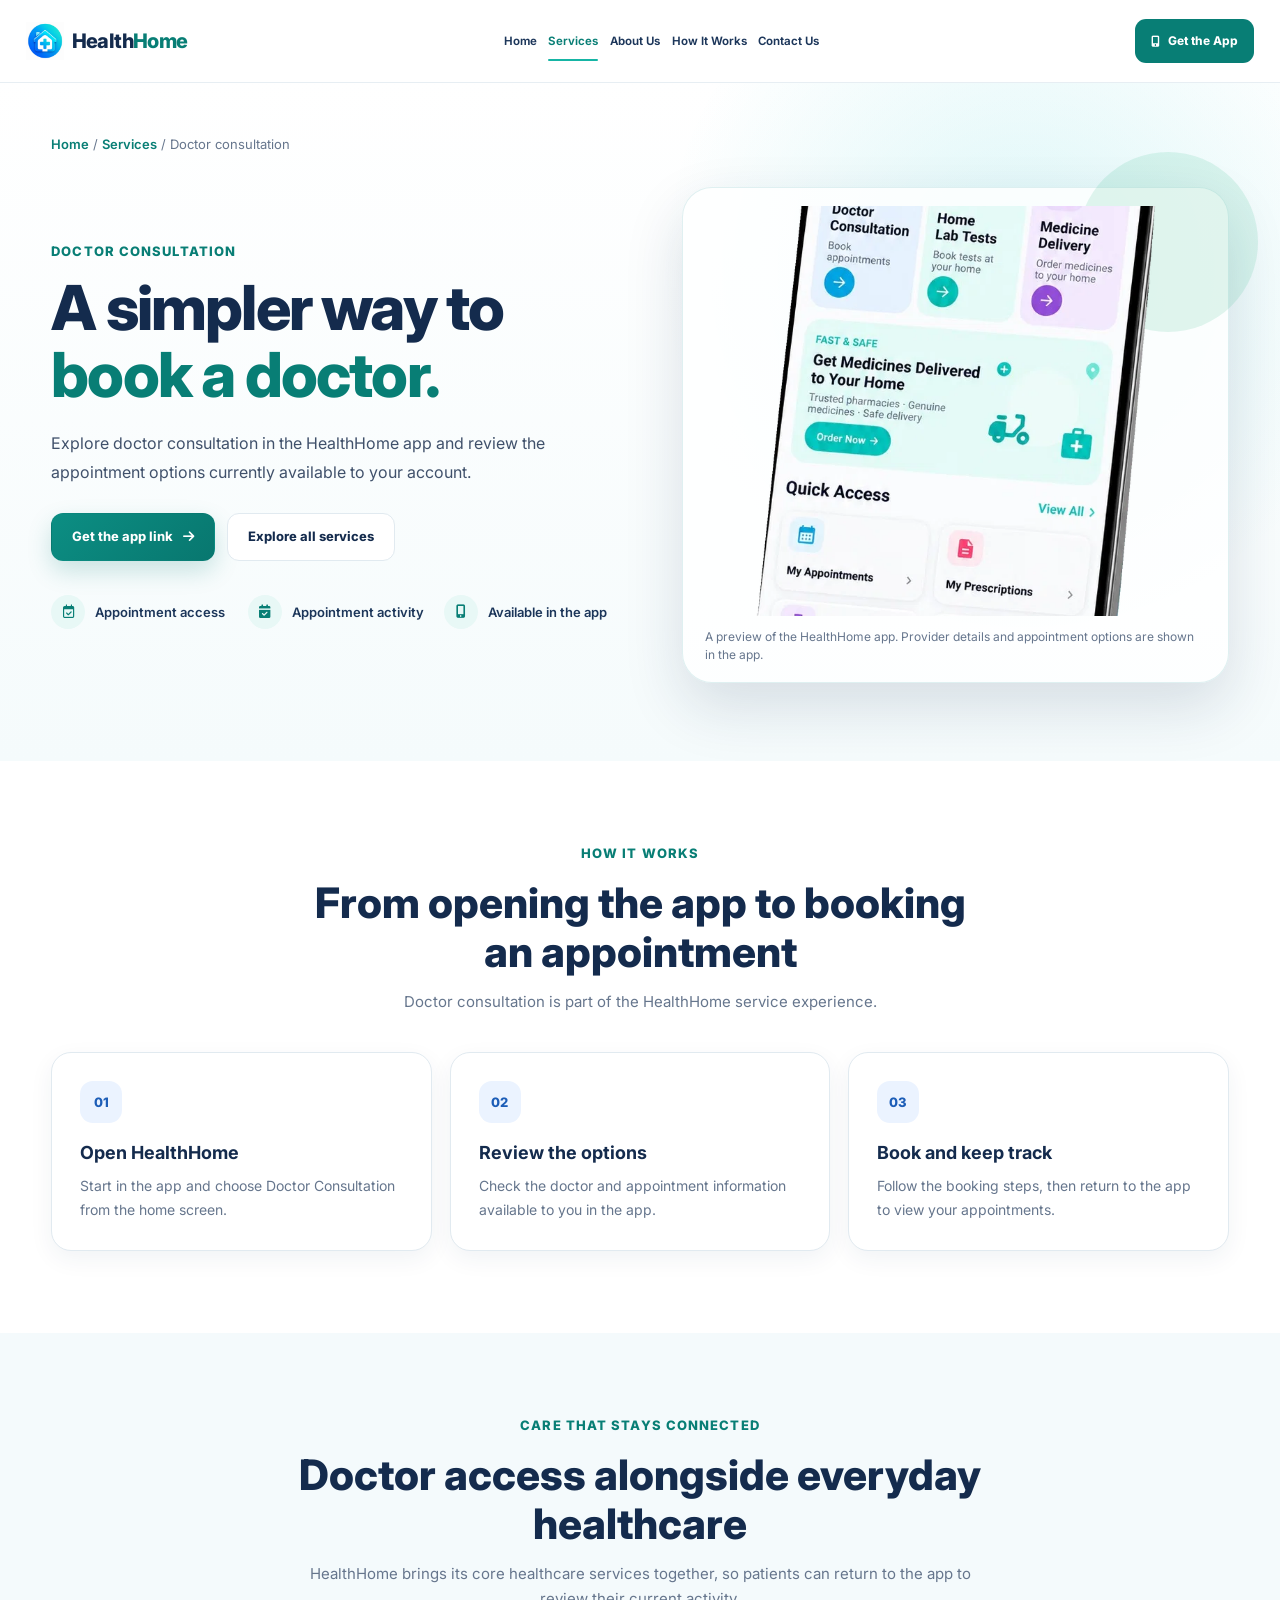
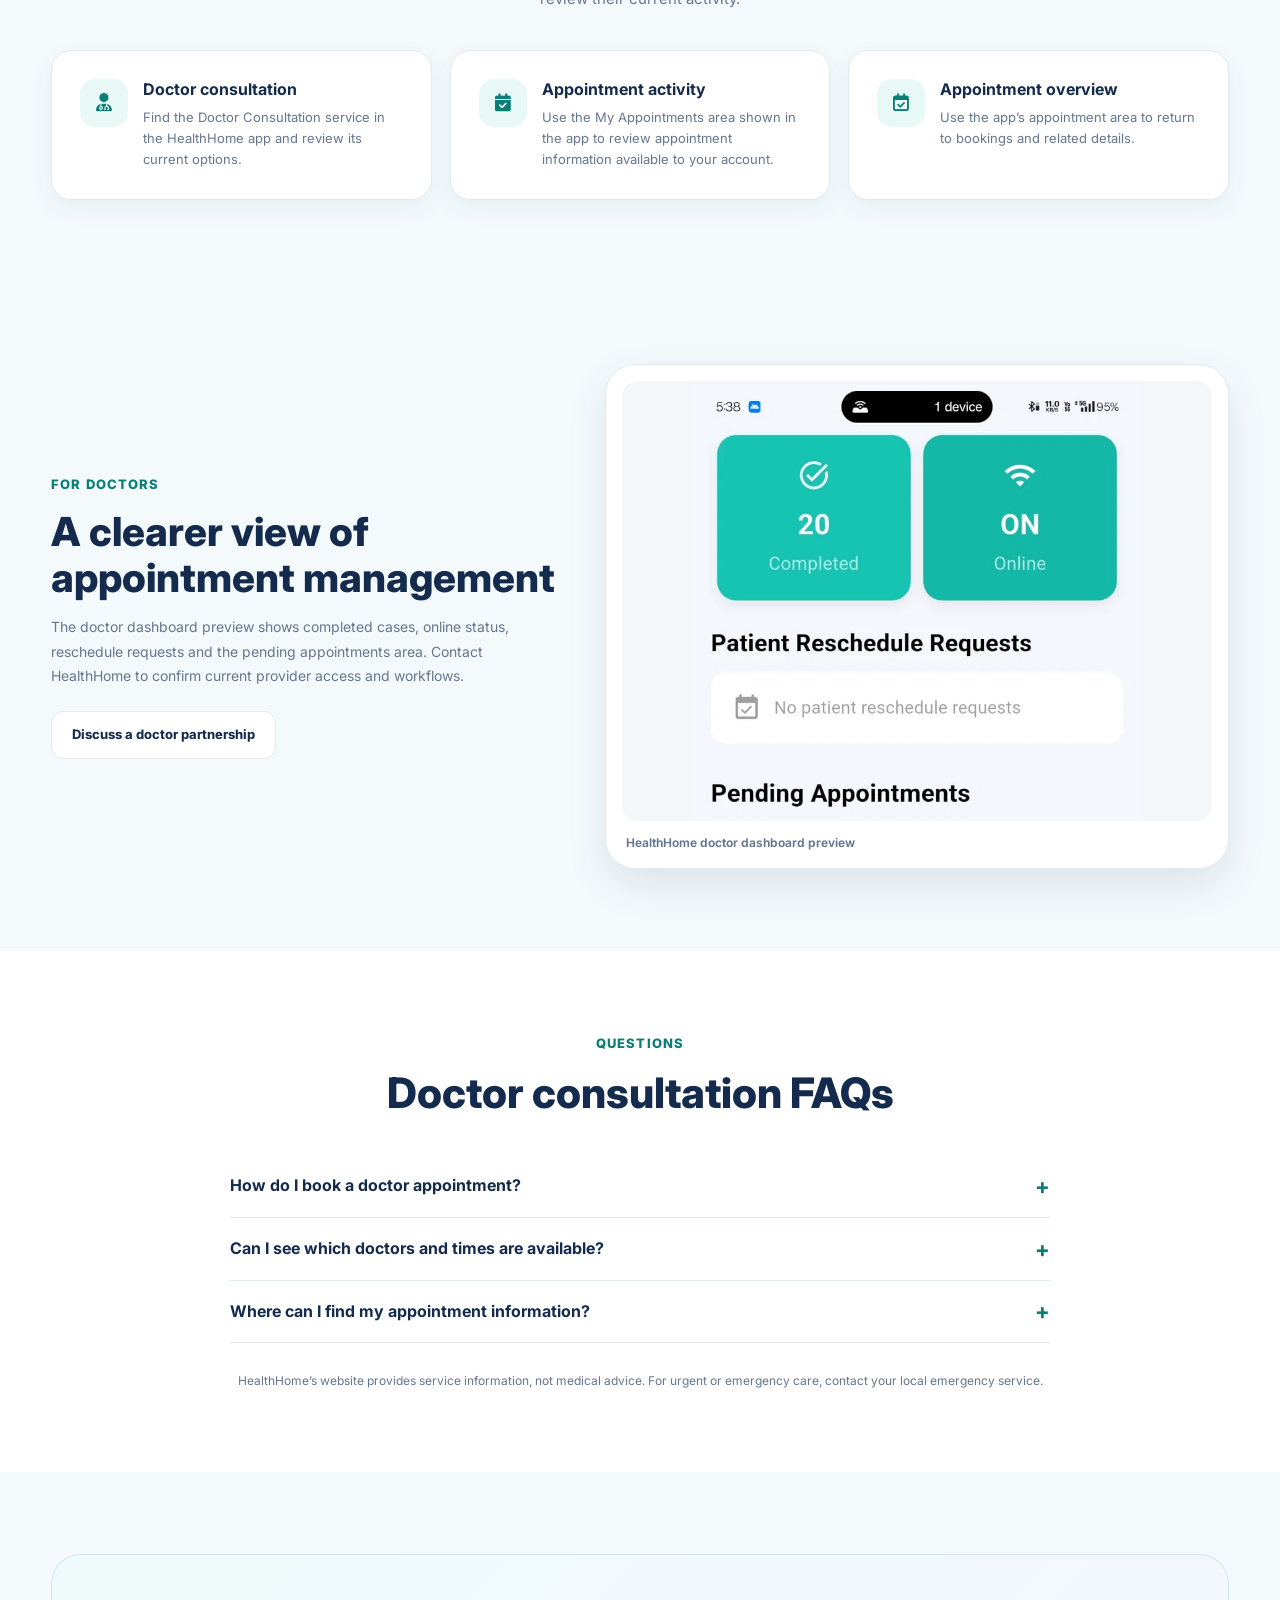
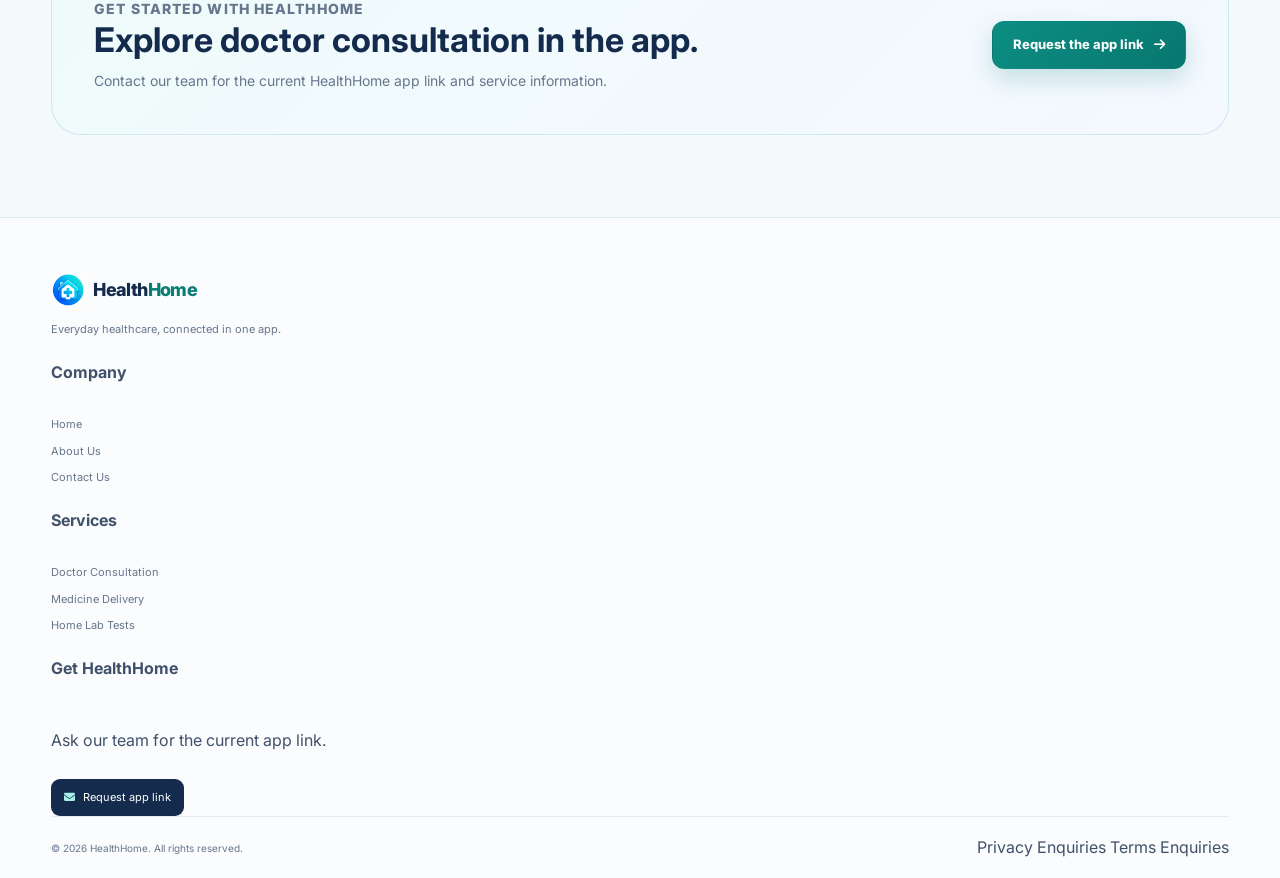
==== commit d9bff20d: "Add provider dashboard previews" ====
--- a/doctors.html
+++ b/doctors.html
@@ -13,7 +13,8 @@
     <meta property="og:url" content="https://healthhome.in/doctors.html">
     <meta property="og:title" content="Doctor Consultation | HealthHome">
     <meta property="og:description" content="Explore doctor consultation and appointment booking through the HealthHome app.">
-    <meta property="og:image" content="https://healthhome.in/images/healthhome-app-screen.webp">
+    <meta property="og:image" content="https://healthhome.in/images/doctor-dashboard.webp">
+    <meta property="og:image:alt" content="Doctor dashboard preview with appointment and reschedule areas">
     <meta name="twitter:card" content="summary_large_image">
     <link rel="preconnect" href="https://fonts.googleapis.com">
     <link rel="preconnect" href="https://fonts.gstatic.com" crossorigin>
@@ -144,6 +145,24 @@
             </div>
         </section>
 
+        <section class="service-section service-section-light" aria-labelledby="doctor-dashboard-title">
+            <div class="container service-dashboard-layout">
+                <div class="service-dashboard-copy">
+                    <p class="service-kicker">For Doctors</p>
+                    <h2 id="doctor-dashboard-title">A clearer view of appointment management</h2>
+                    <p>The doctor dashboard preview shows completed cases, online status, reschedule requests and the pending appointments area. Contact HealthHome to confirm current provider access and workflows.</p>
+                    <a class="secondary-btn" href="index.html#contact">Discuss a doctor partnership</a>
+                </div>
+                <figure class="service-dashboard-figure">
+                    <picture>
+                        <source srcset="images/doctor-dashboard.webp" type="image/webp">
+                        <img class="service-dashboard-image" src="images/doctor-dashboard.png" alt="Doctor dashboard overview with completed cases, online status, reschedule requests and pending appointments" width="720" height="710" loading="lazy" decoding="async">
+                    </picture>
+                    <figcaption>HealthHome doctor dashboard preview</figcaption>
+                </figure>
+            </div>
+        </section>
+
         <section class="service-section">
             <div class="container">
                 <div class="service-section-heading">
--- a/style.css
+++ b/style.css
@@ -855,6 +855,44 @@
     border-radius: var(--radius-large);
     background: var(--white);
     box-shadow: var(--shadow-small);
+}
+
+.dashboard-preview {
+    overflow: hidden;
+    margin: 0 0 22px;
+    border: 1px solid var(--border);
+    border-radius: 16px;
+    background: #F3F7FA;
+}
+
+.dashboard-preview picture {
+    display: grid;
+    height: 260px;
+    place-items: center;
+}
+
+.dashboard-preview img {
+    width: 100%;
+    height: 100%;
+    object-fit: contain;
+}
+
+.dashboard-preview figcaption {
+    display: grid;
+    gap: 2px;
+    padding: 10px 13px;
+    border-top: 1px solid var(--border);
+    background: var(--white);
+}
+
+.dashboard-preview figcaption strong {
+    color: var(--dark);
+    font-size: 12px;
+}
+
+.dashboard-preview figcaption span {
+    color: var(--text-light);
+    font-size: 11px;
 }
 
 .sector-workflow h3 {
--- a/service-pages.css
+++ b/service-pages.css
@@ -320,6 +320,62 @@
     line-height: 1.65;
 }
 
+.service-dashboard-layout {
+    display: grid;
+    grid-template-columns: minmax(0, 0.9fr) minmax(0, 1.1fr);
+    align-items: center;
+    gap: 44px;
+}
+
+.service-dashboard-copy h2 {
+    margin: 0 0 14px;
+    color: var(--dark);
+    font-size: clamp(28px, 3.5vw, 40px);
+    font-weight: 800;
+    line-height: 1.15;
+}
+
+.service-dashboard-copy p:not(.service-kicker) {
+    margin: 0 0 22px;
+    color: var(--text-light);
+    font-size: 14px;
+    line-height: 1.75;
+}
+
+.service-dashboard-figure {
+    margin: 0;
+    padding: 16px;
+    border: 1px solid var(--border);
+    border-radius: var(--radius-large);
+    background: var(--white);
+    box-shadow: var(--shadow-medium);
+}
+
+.service-dashboard-figure picture {
+    display: flex;
+    min-height: 280px;
+    align-items: center;
+    justify-content: center;
+    overflow: hidden;
+    border-radius: 16px;
+    background: #F3F7FA;
+}
+
+.service-dashboard-image {
+    width: auto;
+    height: min(56vh, 440px);
+    max-width: 100%;
+    max-height: 440px;
+    object-fit: contain;
+}
+
+.service-dashboard-figure figcaption {
+    padding: 12px 4px 0;
+    color: var(--text-light);
+    font-size: 12px;
+    font-weight: 650;
+}
+
 @media (max-width: 900px) {
     .service-hero-grid {
         grid-template-columns: 1fr 0.85fr;
@@ -363,6 +419,16 @@
         max-height: 360px;
     }
 
+    .service-dashboard-layout {
+        grid-template-columns: 1fr;
+        gap: 28px;
+    }
+
+    .service-dashboard-image {
+        height: min(54vh, 360px);
+        max-height: 360px;
+    }
+
     .service-highlights,
     .service-step-grid,
     .service-feature-grid {
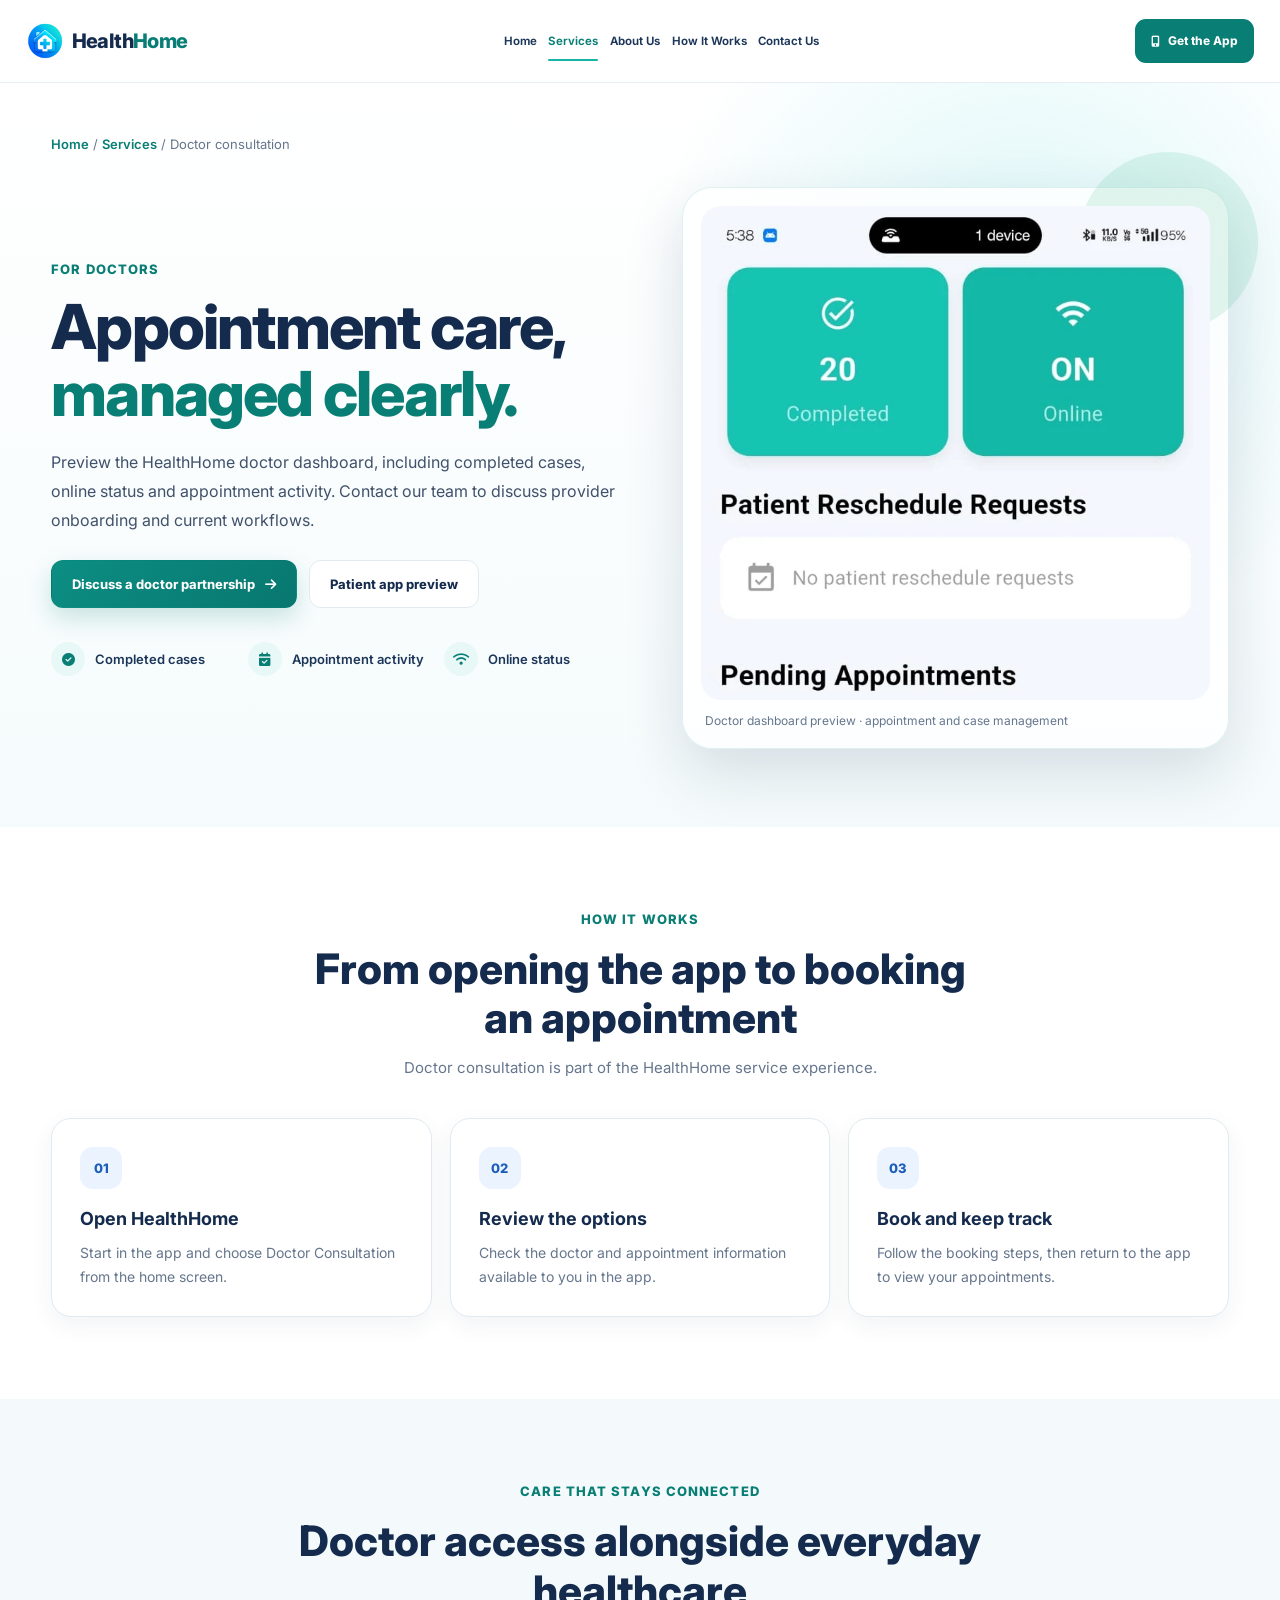
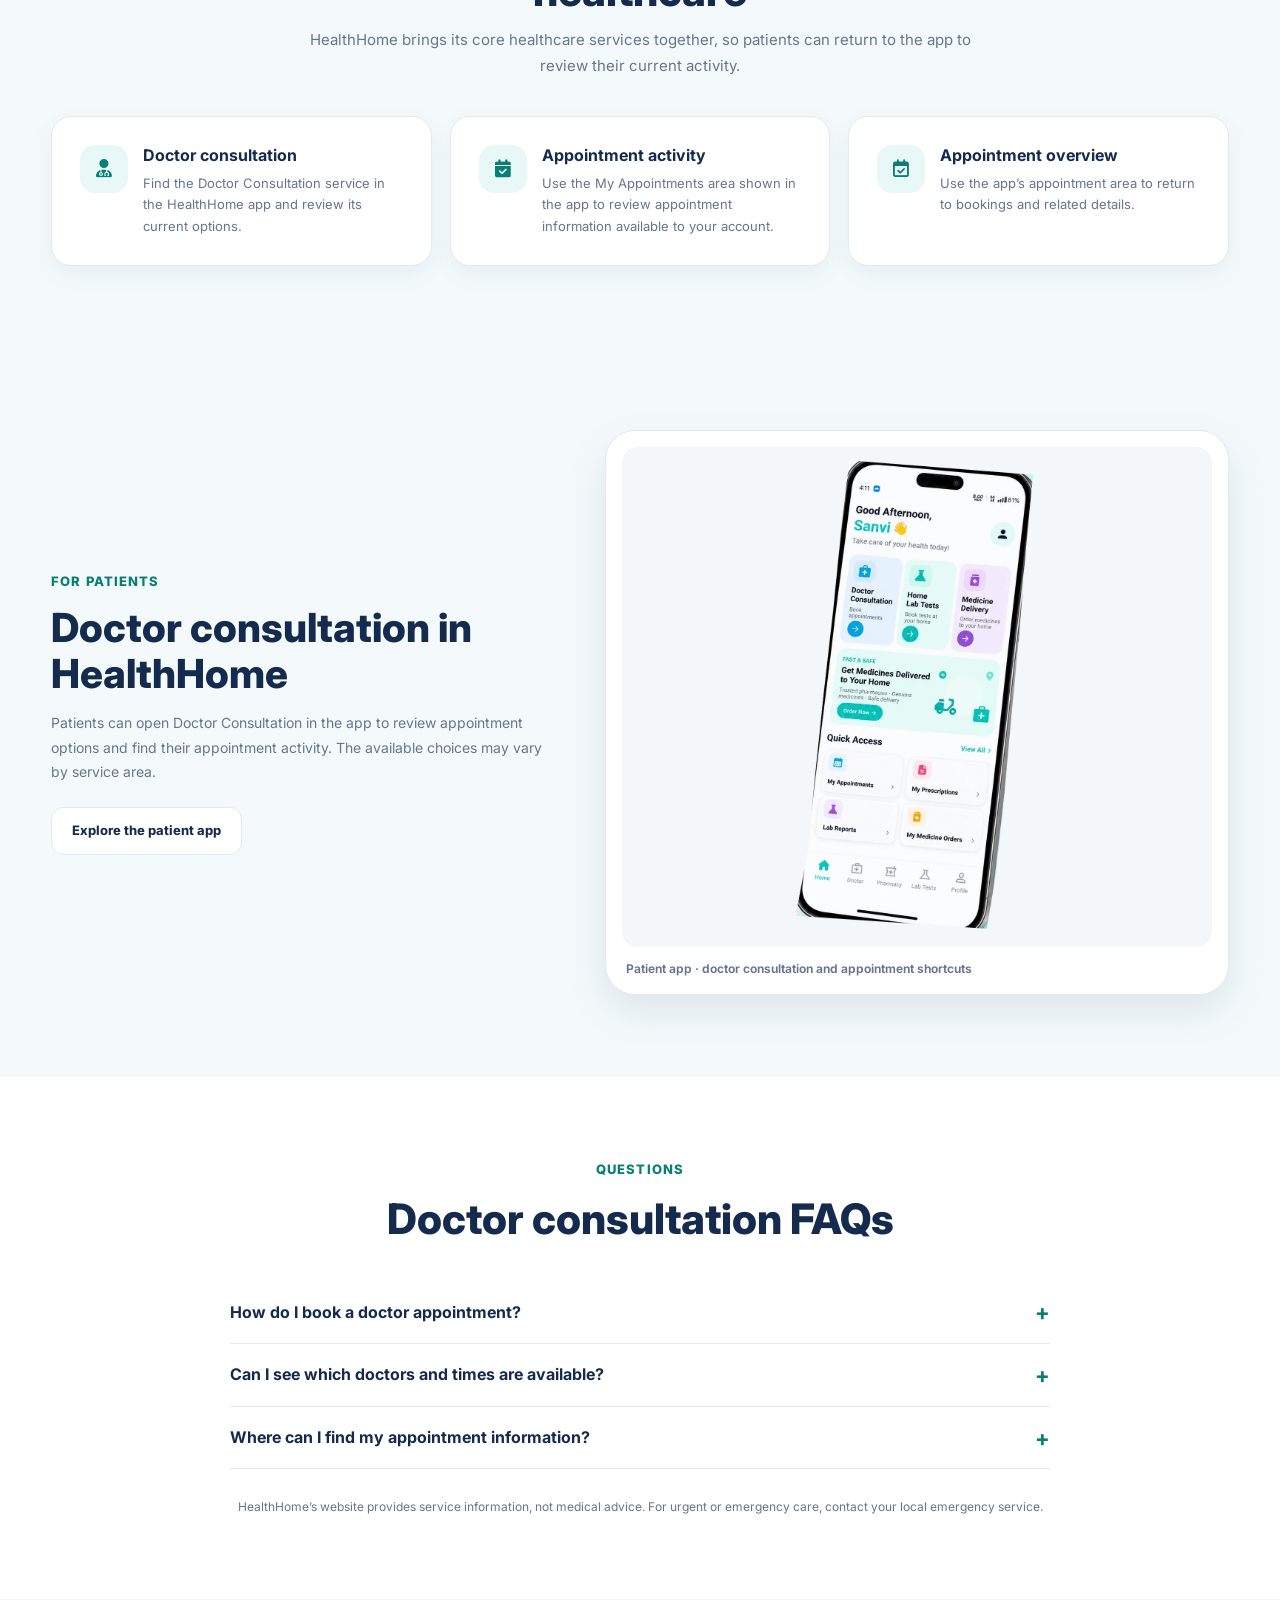
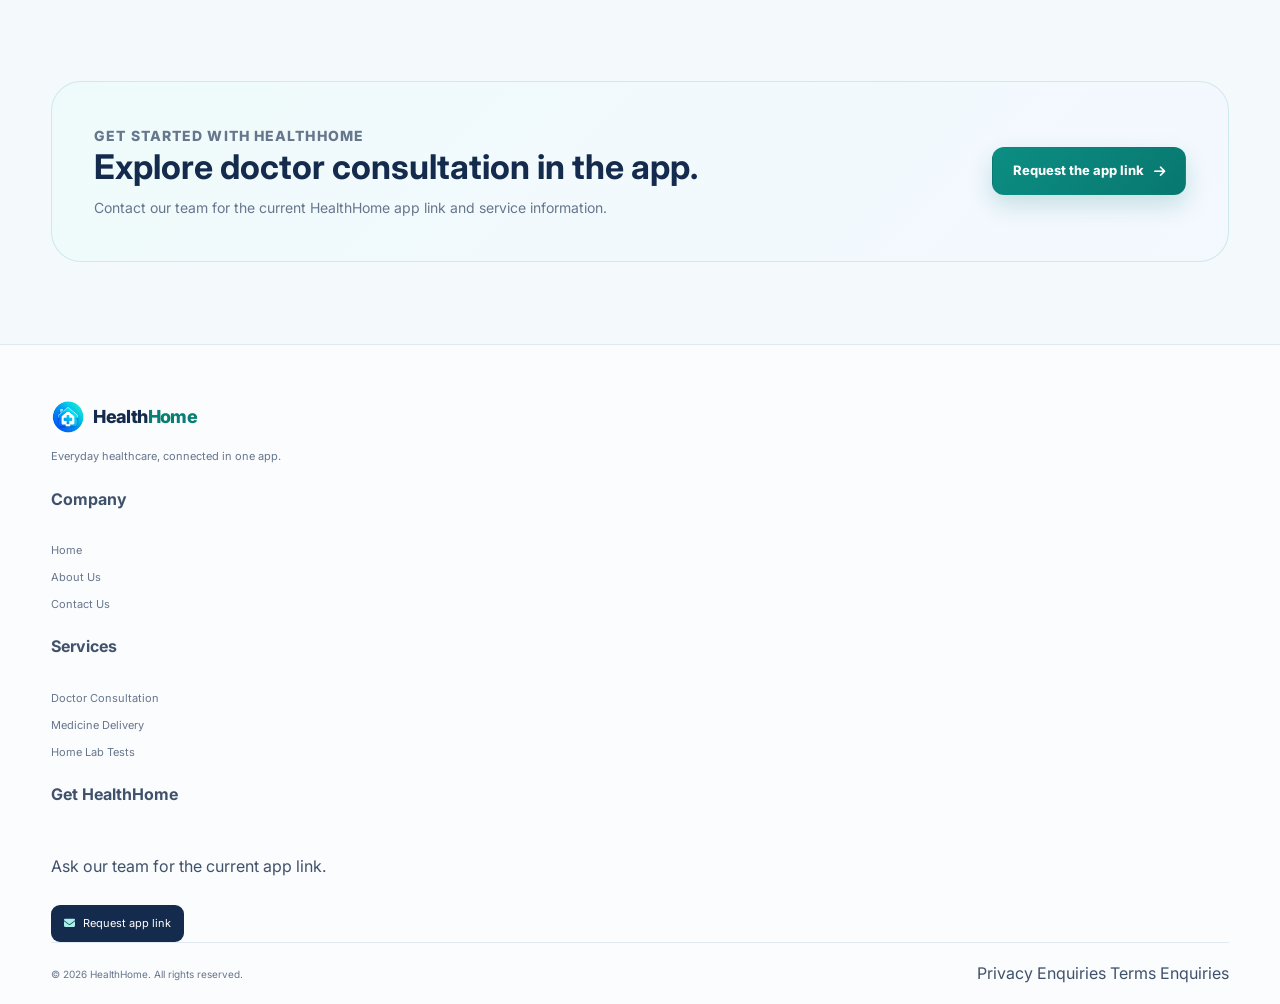
==== commit e332ab66: "Update patient and provider image previews" ====
--- a/doctors.html
+++ b/doctors.html
@@ -4,15 +4,15 @@
     <meta charset="UTF-8">
     <meta name="viewport" content="width=device-width, initial-scale=1">
     <meta name="theme-color" content="#ffffff">
-    <meta name="description" content="Explore doctor consultation and appointment booking through the HealthHome app.">
+    <meta name="description" content="Explore the HealthHome doctor dashboard and patient appointment experience.">
     <link rel="canonical" href="https://healthhome.in/doctors.html">
     <link rel="icon" href="images/healthhome.webp" type="image/webp">
     <link rel="icon" href="images/healthhome.png" type="image/png">
-    <title>Doctor Consultation | HealthHome</title>
+    <title>Doctor Dashboard &amp; Consultation | HealthHome</title>
     <meta property="og:type" content="website">
     <meta property="og:url" content="https://healthhome.in/doctors.html">
-    <meta property="og:title" content="Doctor Consultation | HealthHome">
-    <meta property="og:description" content="Explore doctor consultation and appointment booking through the HealthHome app.">
+    <meta property="og:title" content="Doctor Dashboard &amp; Consultation | HealthHome">
+    <meta property="og:description" content="Explore the HealthHome doctor dashboard and patient appointment experience.">
     <meta property="og:image" content="https://healthhome.in/images/doctor-dashboard.webp">
     <meta property="og:image:alt" content="Doctor dashboard preview with appointment and reschedule areas">
     <meta name="twitter:card" content="summary_large_image">
@@ -65,28 +65,28 @@
 
                 <div class="service-hero-grid">
                     <div class="service-hero-copy">
-                        <p class="service-kicker">Doctor consultation</p>
-                        <h1 class="service-page-title">A simpler way to <span>book a doctor.</span></h1>
-                        <p class="service-page-lead">Explore doctor consultation in the HealthHome app and review the appointment options currently available to your account.</p>
+                        <p class="service-kicker">For Doctors</p>
+                        <h1 class="service-page-title">Appointment care, <span>managed clearly.</span></h1>
+                        <p class="service-page-lead">Preview the HealthHome doctor dashboard, including completed cases, online status and appointment activity. Contact our team to discuss provider onboarding and current workflows.</p>
                         <div class="service-hero-actions">
-                            <a class="primary-btn" href="mailto:healthhome2003@gmail.com?subject=HealthHome%20doctor%20consultation%20app%20link">
-                                Get the app link <i aria-hidden="true" class="fa-solid fa-arrow-right"></i>
+                            <a class="primary-btn" href="index.html#contact">
+                                Discuss a doctor partnership <i aria-hidden="true" class="fa-solid fa-arrow-right"></i>
                             </a>
-                            <a class="secondary-btn" href="index.html#services">Explore all services</a>
+                            <a class="secondary-btn" href="#patient-experience">Patient app preview</a>
                         </div>
-                        <div class="service-highlights" aria-label="Doctor consultation features">
-                            <div class="service-highlight"><i class="fa-regular fa-calendar-check" aria-hidden="true"></i><span>Appointment access</span></div>
+                        <div class="service-highlights" aria-label="Doctor dashboard areas">
+                            <div class="service-highlight"><i class="fa-solid fa-circle-check" aria-hidden="true"></i><span>Completed cases</span></div>
                             <div class="service-highlight"><i class="fa-solid fa-calendar-check" aria-hidden="true"></i><span>Appointment activity</span></div>
-                            <div class="service-highlight"><i class="fa-solid fa-mobile-screen-button" aria-hidden="true"></i><span>Available in the app</span></div>
+                            <div class="service-highlight"><i class="fa-solid fa-wifi" aria-hidden="true"></i><span>Online status</span></div>
                         </div>
                     </div>
 
                     <div class="service-hero-visual">
                         <picture>
-                            <source srcset="images/healthhome-app-screen.webp" type="image/webp">
-                            <img class="service-hero-image" src="images/healthhome-app-screen.png" alt="HealthHome app screen showing doctor consultation and appointment shortcuts" width="730" height="1355" fetchpriority="high" decoding="async">
+                            <source srcset="images/doctor-dashboard.webp" type="image/webp">
+                            <img class="service-hero-image" src="images/doctor-dashboard.png" alt="Doctor dashboard showing completed cases, online status, reschedule requests and pending appointments" width="720" height="700" fetchpriority="high" decoding="async">
                         </picture>
-                        <p class="service-image-caption">A preview of the HealthHome app. Provider details and appointment options are shown in the app.</p>
+                        <p class="service-image-caption">Doctor dashboard preview · appointment and case management</p>
                     </div>
                 </div>
             </div>
@@ -145,20 +145,20 @@
             </div>
         </section>
 
-        <section class="service-section service-section-light" aria-labelledby="doctor-dashboard-title">
+        <section class="service-section service-section-light" id="patient-experience" aria-labelledby="doctor-patient-title">
             <div class="container service-dashboard-layout">
                 <div class="service-dashboard-copy">
-                    <p class="service-kicker">For Doctors</p>
-                    <h2 id="doctor-dashboard-title">A clearer view of appointment management</h2>
-                    <p>The doctor dashboard preview shows completed cases, online status, reschedule requests and the pending appointments area. Contact HealthHome to confirm current provider access and workflows.</p>
-                    <a class="secondary-btn" href="index.html#contact">Discuss a doctor partnership</a>
+                    <p class="service-kicker">For Patients</p>
+                    <h2 id="doctor-patient-title">Doctor consultation in HealthHome</h2>
+                    <p>Patients can open Doctor Consultation in the app to review appointment options and find their appointment activity. The available choices may vary by service area.</p>
+                    <a class="secondary-btn" href="index.html#patients">Explore the patient app</a>
                 </div>
                 <figure class="service-dashboard-figure">
                     <picture>
-                        <source srcset="images/doctor-dashboard.webp" type="image/webp">
-                        <img class="service-dashboard-image" src="images/doctor-dashboard.png" alt="Doctor dashboard overview with completed cases, online status, reschedule requests and pending appointments" width="720" height="710" loading="lazy" decoding="async">
+                        <source srcset="images/healthhome-app-screen.webp" type="image/webp">
+                        <img class="service-dashboard-image" src="images/healthhome-app-screen.png" alt="Patient HealthHome app home screen showing doctor consultation, lab tests, medicine delivery and appointment shortcuts" width="730" height="1355" loading="lazy" decoding="async">
                     </picture>
-                    <figcaption>HealthHome doctor dashboard preview</figcaption>
+                    <figcaption>Patient app · doctor consultation and appointment shortcuts</figcaption>
                 </figure>
             </div>
         </section>
--- a/style.css
+++ b/style.css
@@ -673,6 +673,47 @@
     object-fit: contain;
 }
 
+.patient-app-gallery {
+    display: grid;
+    grid-template-columns: repeat(3, minmax(0, 1fr));
+    align-items: end;
+    gap: 12px;
+}
+
+.patient-app-preview {
+    overflow: hidden;
+    min-width: 0;
+    margin: 0;
+    border: 1px solid var(--border);
+    border-radius: 14px;
+    background: #F3F7FA;
+}
+
+.patient-app-preview picture {
+    min-height: 0;
+    padding: 8px 6px 0;
+}
+
+.audience-visual .patient-app-preview img {
+    display: block;
+    width: auto;
+    height: auto;
+    max-width: 100%;
+    max-height: 380px;
+    border-radius: 8px 8px 0 0;
+    object-fit: contain;
+}
+
+.patient-app-preview figcaption {
+    padding: 9px 6px;
+    border-top: 1px solid var(--border);
+    background: var(--white);
+    color: var(--dark-blue);
+    font-size: 11px;
+    font-weight: 750;
+    text-align: center;
+}
+
 .audience-visual-caption {
     display: flex;
     align-items: center;
@@ -849,6 +890,16 @@
     margin-bottom: 19px;
 }
 
+.sector-copy .text-link {
+    display: flex;
+    width: fit-content;
+    margin-top: 11px;
+}
+
+.sector-copy .provider-secondary-link {
+    color: var(--text-light);
+}
+
 .sector-workflow {
     padding: 28px;
     border: 1px solid var(--border);
@@ -866,14 +917,18 @@
 }
 
 .dashboard-preview picture {
-    display: grid;
-    height: 260px;
-    place-items: center;
+    display: flex;
+    align-items: center;
+    justify-content: center;
+    padding: 12px;
 }
 
 .dashboard-preview img {
-    width: 100%;
-    height: 100%;
+    display: block;
+    width: auto;
+    height: auto;
+    max-width: 100%;
+    max-height: 320px;
     object-fit: contain;
 }
 
@@ -1506,8 +1561,8 @@
 .service-page-lead { margin: 0 0 24px; color: var(--text); font-size: 15px; line-height: 1.8; }
 .service-hero-visual { position: relative; isolation: isolate; min-width: 0; padding: 16px; border: 1px solid var(--border); border-radius: 26px; background: rgba(255,255,255,.9); box-shadow: var(--shadow-large); }
 .service-hero-visual::before { position: absolute; z-index: -1; top: -26px; right: -24px; width: 150px; aspect-ratio: 1; border-radius: 50%; background: rgba(22,181,165,.15); content: ""; }
-.service-hero-visual picture { display: block; }
-.service-hero-image { width: auto; height: min(62vh, 480px); max-width: 100%; max-height: 480px; margin-inline: auto; border-radius: 18px; object-fit: contain; }
+.service-hero-visual picture { display: flex; align-items: center; justify-content: center; }
+.service-hero-image { display: block; width: auto; height: auto; max-width: 100%; max-height: min(72vh, 650px); margin-inline: auto; border-radius: 18px; object-fit: contain; }
 .service-image-caption { margin: 11px 3px 0; color: var(--text-light); font-size: 10px; line-height: 1.5; }
 .service-highlights { display: grid; grid-template-columns: repeat(3, minmax(0,1fr)); gap: 12px; margin-top: 28px; }
 .service-highlight { display: flex; align-items: center; gap: 8px; color: var(--dark-blue); font-size: 11px; font-weight: 650; }
@@ -1621,6 +1676,8 @@
     .service-highlights { grid-template-columns: 1fr; }
     .service-section { padding: 56px 0; }
     .service-cta .button,.service-cta .primary-btn { width: 100%; }
+    .patient-app-gallery { gap: 8px; }
+    .audience-visual .patient-app-preview img { max-height: 300px; }
 }
 
 @media (max-width: 380px) {
--- a/service-pages.css
+++ b/service-pages.css
@@ -94,16 +94,20 @@
 }
 
 .service-hero-visual picture {
-    display: block;
+    display: flex;
+    align-items: center;
+    justify-content: center;
 }
 
 .service-hero-image {
     display: block;
-    width: 100%;
-    max-height: 410px;
+    width: auto;
+    height: auto;
+    max-width: 100%;
+    max-height: min(72vh, 650px);
+    margin-inline: auto;
     border-radius: 20px;
-    object-fit: cover;
-    object-position: center;
+    object-fit: contain;
 }
 
 .service-image-caption {
@@ -327,6 +331,10 @@
     gap: 44px;
 }
 
+#patient-experience {
+    scroll-margin-top: 92px;
+}
+
 .service-dashboard-copy h2 {
     margin: 0 0 14px;
     color: var(--dark);
@@ -353,7 +361,6 @@
 
 .service-dashboard-figure picture {
     display: flex;
-    min-height: 280px;
     align-items: center;
     justify-content: center;
     overflow: hidden;
@@ -362,11 +369,13 @@
 }
 
 .service-dashboard-image {
+    display: block;
     width: auto;
-    height: min(56vh, 440px);
+    height: auto;
     max-width: 100%;
-    max-height: 440px;
+    max-height: 500px;
     object-fit: contain;
+    margin-inline: auto;
 }
 
 .service-dashboard-figure figcaption {
@@ -416,7 +425,7 @@
     }
 
     .service-hero-image {
-        max-height: 360px;
+        max-height: min(68vh, 560px);
     }
 
     .service-dashboard-layout {
@@ -425,8 +434,7 @@
     }
 
     .service-dashboard-image {
-        height: min(54vh, 360px);
-        max-height: 360px;
+        max-height: min(64vh, 440px);
     }
 
     .service-highlights,
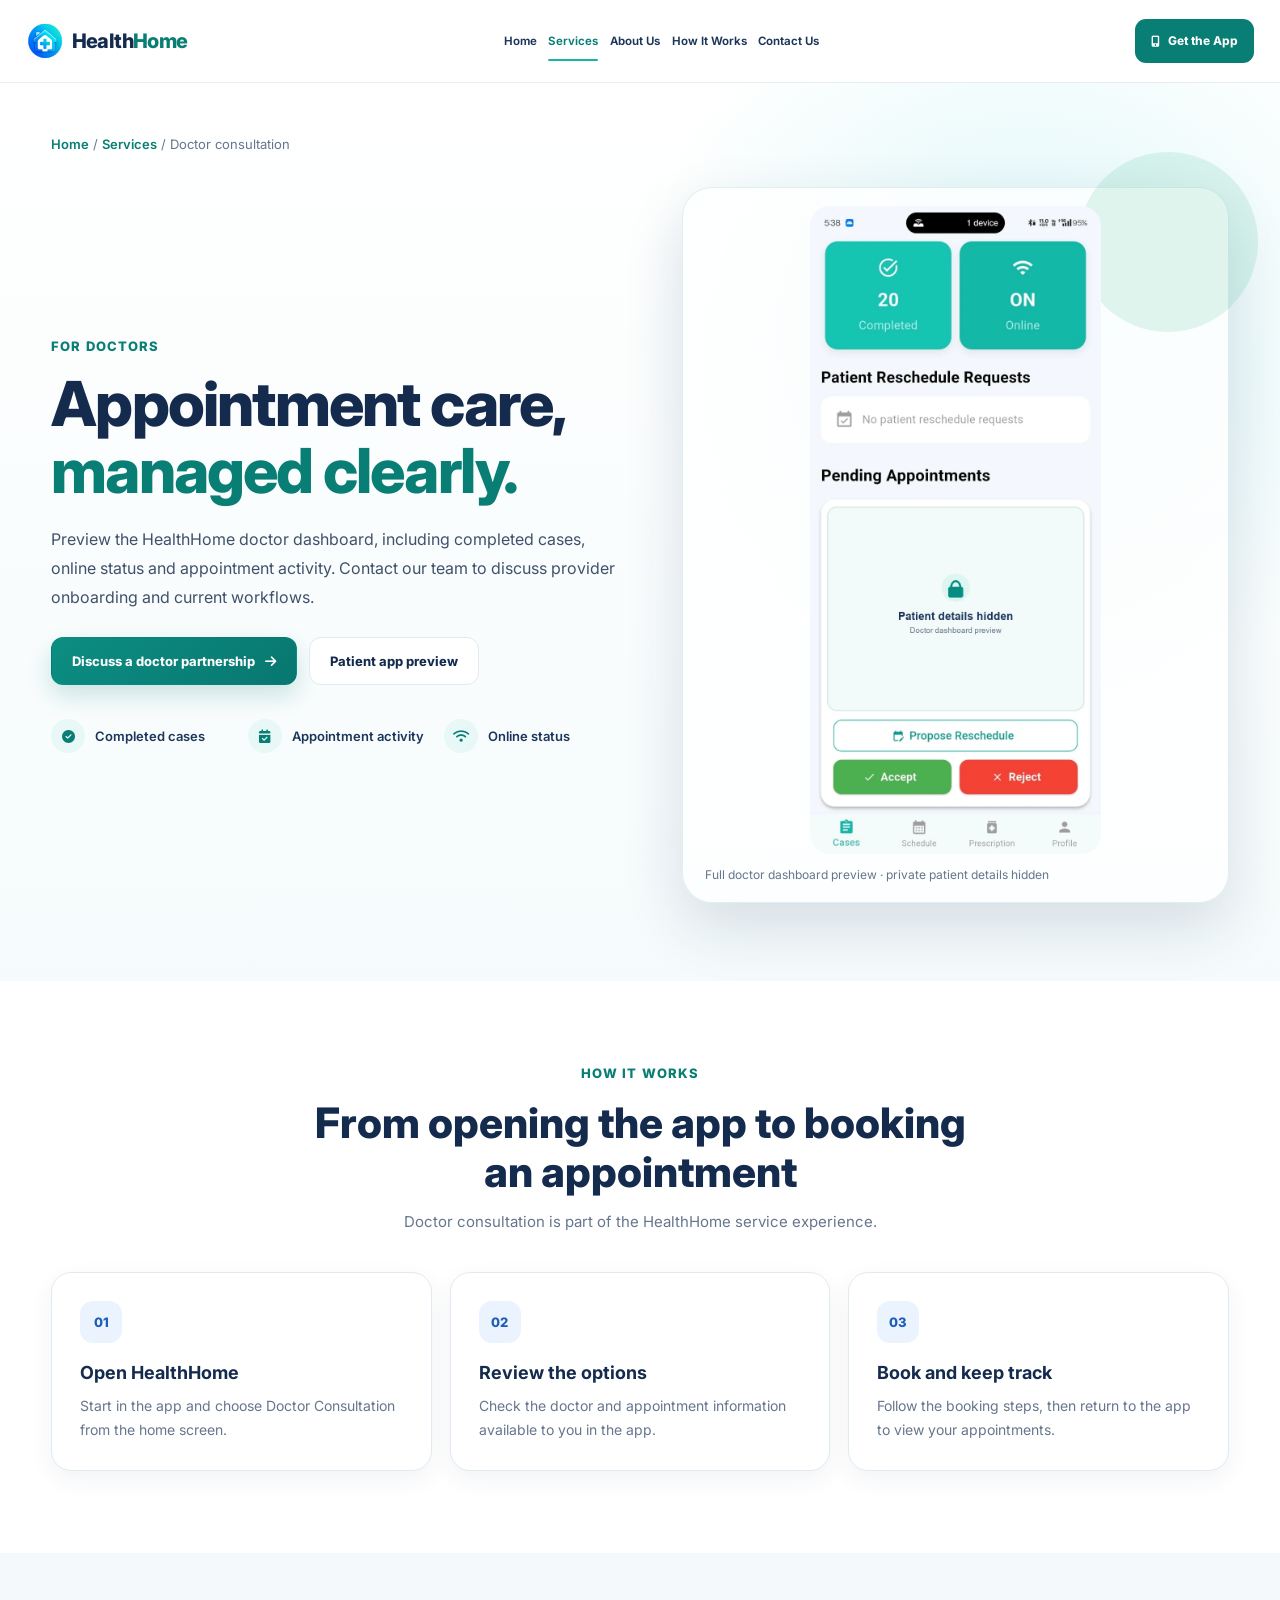
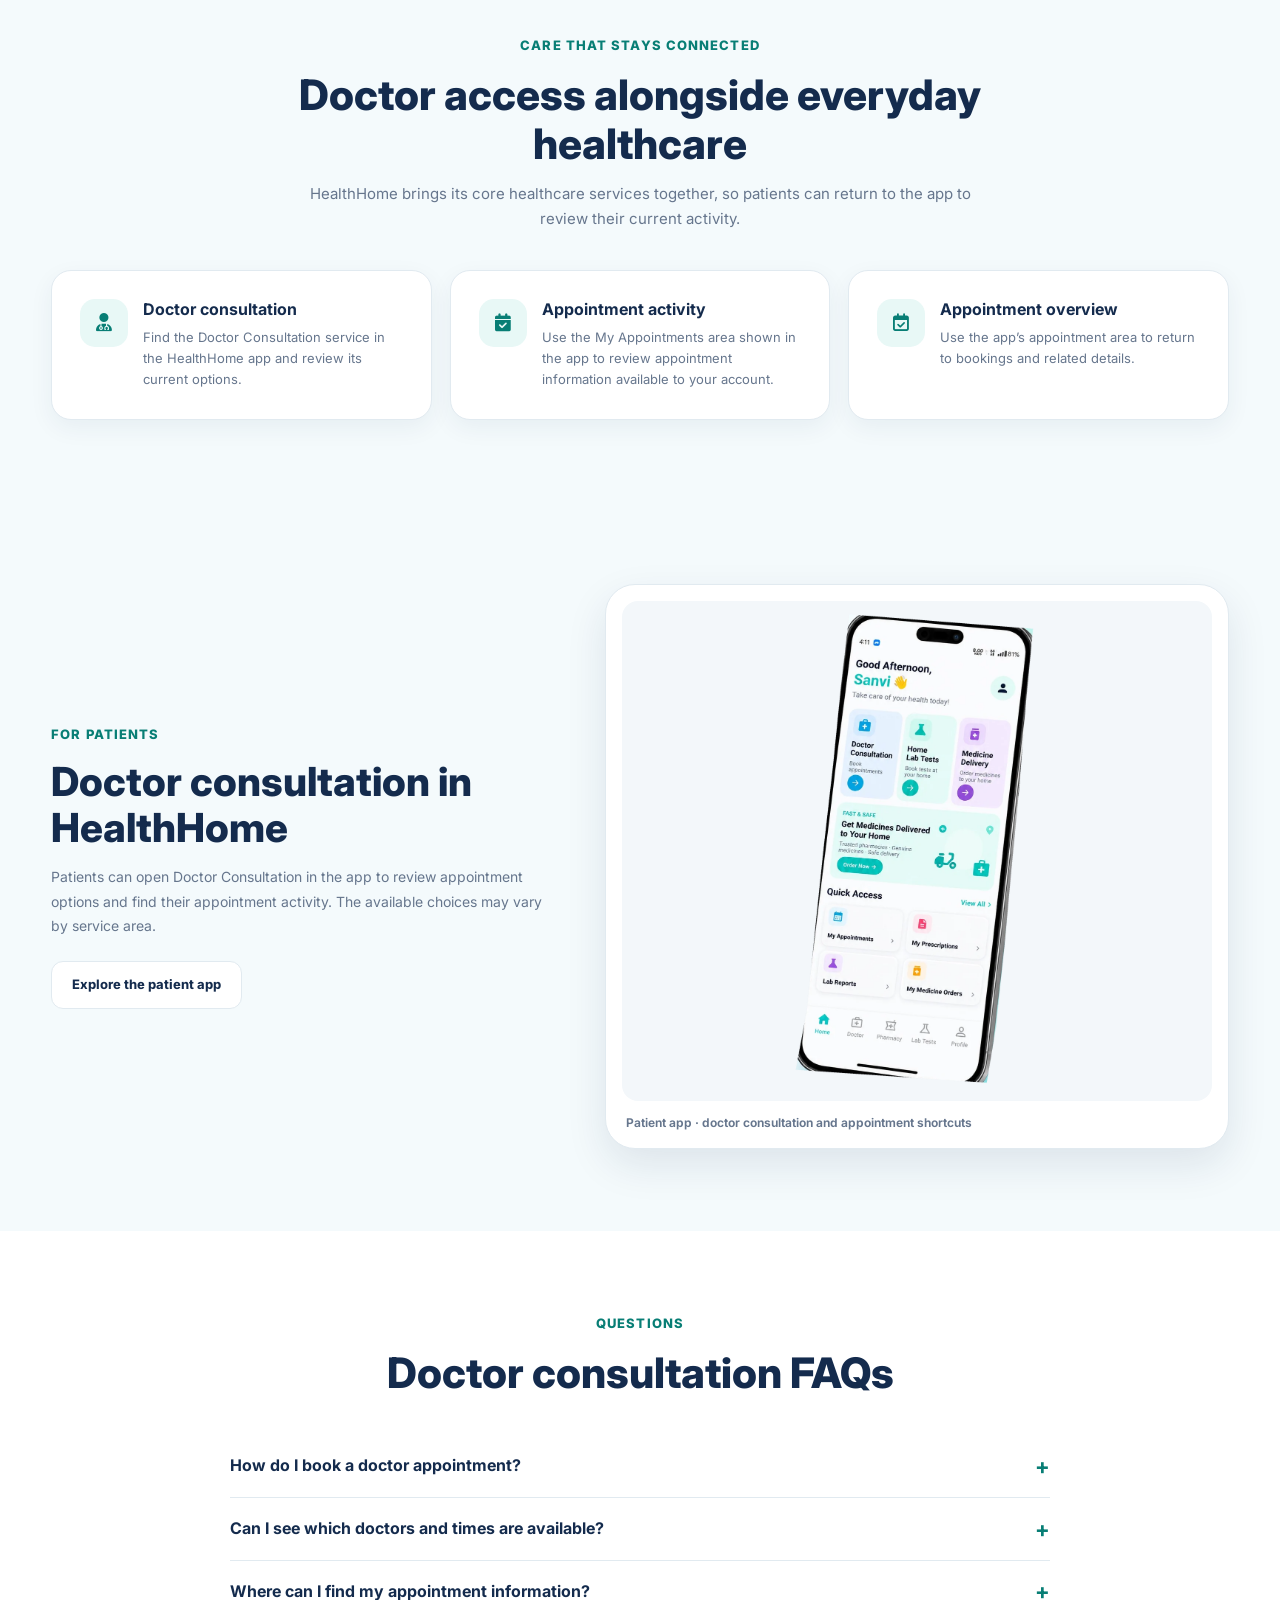
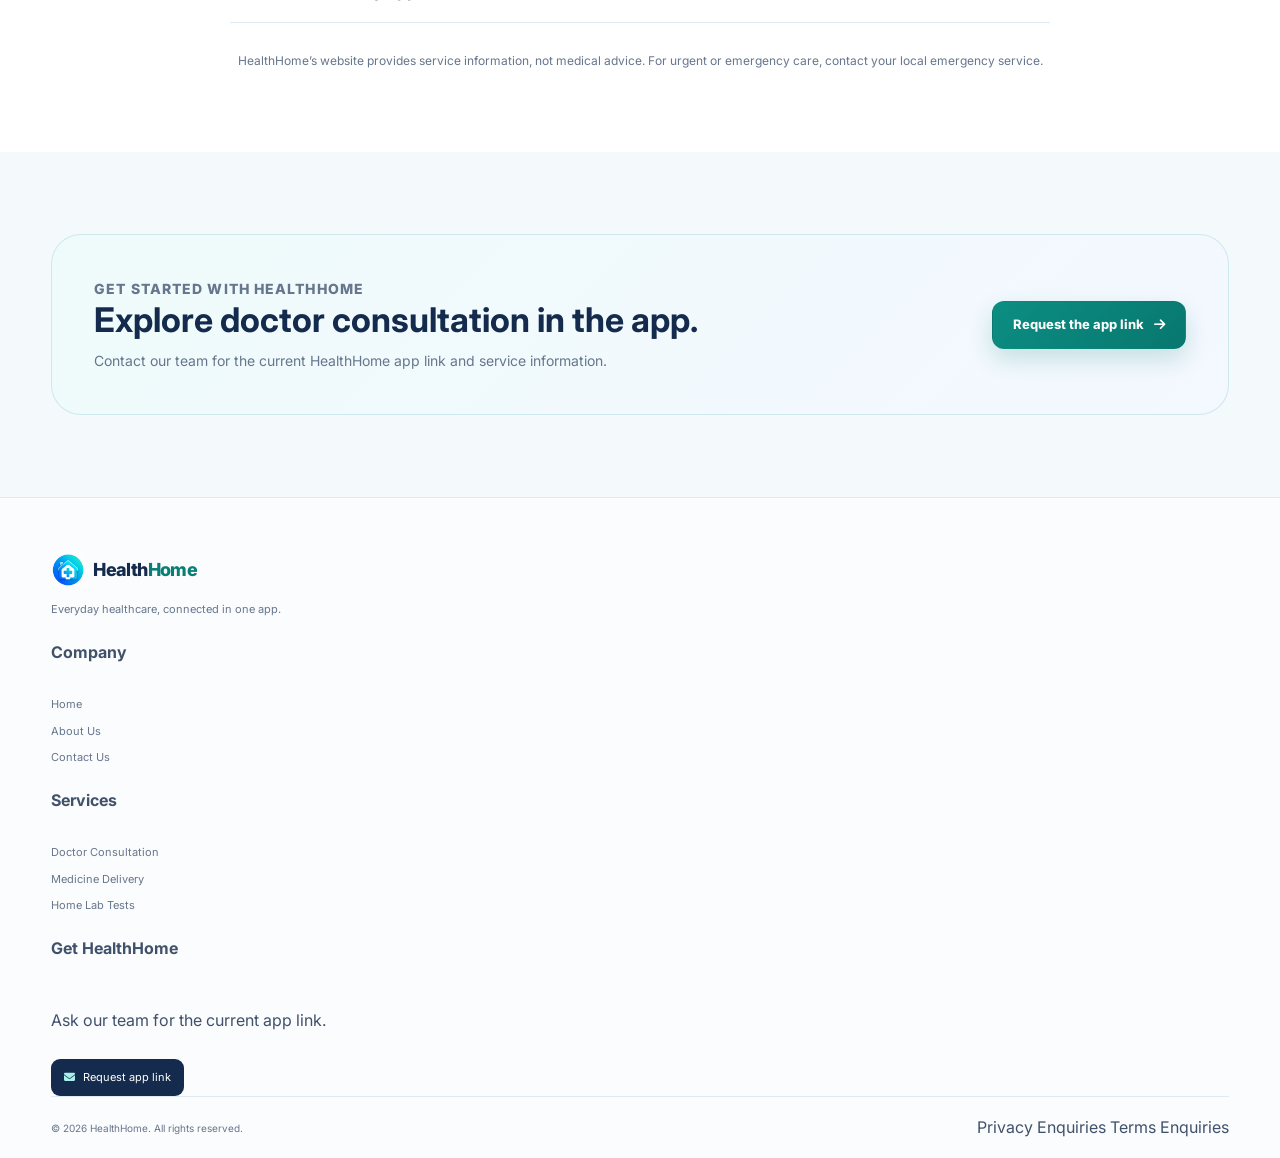
==== commit e4ed2936: "Fix full dashboard image previews" ====
--- a/doctors.html
+++ b/doctors.html
@@ -84,9 +84,9 @@
                     <div class="service-hero-visual">
                         <picture>
                             <source srcset="images/doctor-dashboard.webp" type="image/webp">
-                            <img class="service-hero-image" src="images/doctor-dashboard.png" alt="Doctor dashboard showing completed cases, online status, reschedule requests and pending appointments" width="720" height="700" fetchpriority="high" decoding="async">
+                            <img class="service-hero-image" src="images/doctor-dashboard.png" alt="Full doctor dashboard preview with appointment actions and private patient details hidden" width="720" height="1600" fetchpriority="high" decoding="async">
                         </picture>
-                        <p class="service-image-caption">Doctor dashboard preview · appointment and case management</p>
+                        <p class="service-image-caption">Full doctor dashboard preview · private patient details hidden</p>
                     </div>
                 </div>
             </div>
--- a/style.css
+++ b/style.css
@@ -673,45 +673,14 @@
     object-fit: contain;
 }
 
-.patient-app-gallery {
-    display: grid;
-    grid-template-columns: repeat(3, minmax(0, 1fr));
-    align-items: end;
-    gap: 12px;
-}
-
-.patient-app-preview {
-    overflow: hidden;
-    min-width: 0;
-    margin: 0;
-    border: 1px solid var(--border);
-    border-radius: 14px;
-    background: #F3F7FA;
-}
-
-.patient-app-preview picture {
-    min-height: 0;
-    padding: 8px 6px 0;
-}
-
-.audience-visual .patient-app-preview img {
+.audience-visual .patient-module-image {
     display: block;
-    width: auto;
+    width: 100%;
     height: auto;
     max-width: 100%;
-    max-height: 380px;
-    border-radius: 8px 8px 0 0;
+    max-height: 520px;
+    border-radius: 16px;
     object-fit: contain;
-}
-
-.patient-app-preview figcaption {
-    padding: 9px 6px;
-    border-top: 1px solid var(--border);
-    background: var(--white);
-    color: var(--dark-blue);
-    font-size: 11px;
-    font-weight: 750;
-    text-align: center;
 }
 
 .audience-visual-caption {
@@ -928,7 +897,7 @@
     width: auto;
     height: auto;
     max-width: 100%;
-    max-height: 320px;
+    max-height: min(74vh, 600px);
     object-fit: contain;
 }
 
@@ -1654,6 +1623,7 @@
     .journey-card { min-height: unset; }
     .provider-intro-section { padding: 58px 0; }
     .sector-workflow { padding: 21px 17px; }
+    .dashboard-preview img { max-height: min(64vh, 500px); }
     .ecosystem-hub-wrap { padding-bottom: 22px; }
     .ecosystem-hub-wrap::after { height: 22px; }
     .ecosystem-provider-grid { grid-template-columns: 1fr; gap: 12px; padding: 0 0 0 20px; }
@@ -1676,8 +1646,6 @@
     .service-highlights { grid-template-columns: 1fr; }
     .service-section { padding: 56px 0; }
     .service-cta .button,.service-cta .primary-btn { width: 100%; }
-    .patient-app-gallery { gap: 8px; }
-    .audience-visual .patient-app-preview img { max-height: 300px; }
 }
 
 @media (max-width: 380px) {
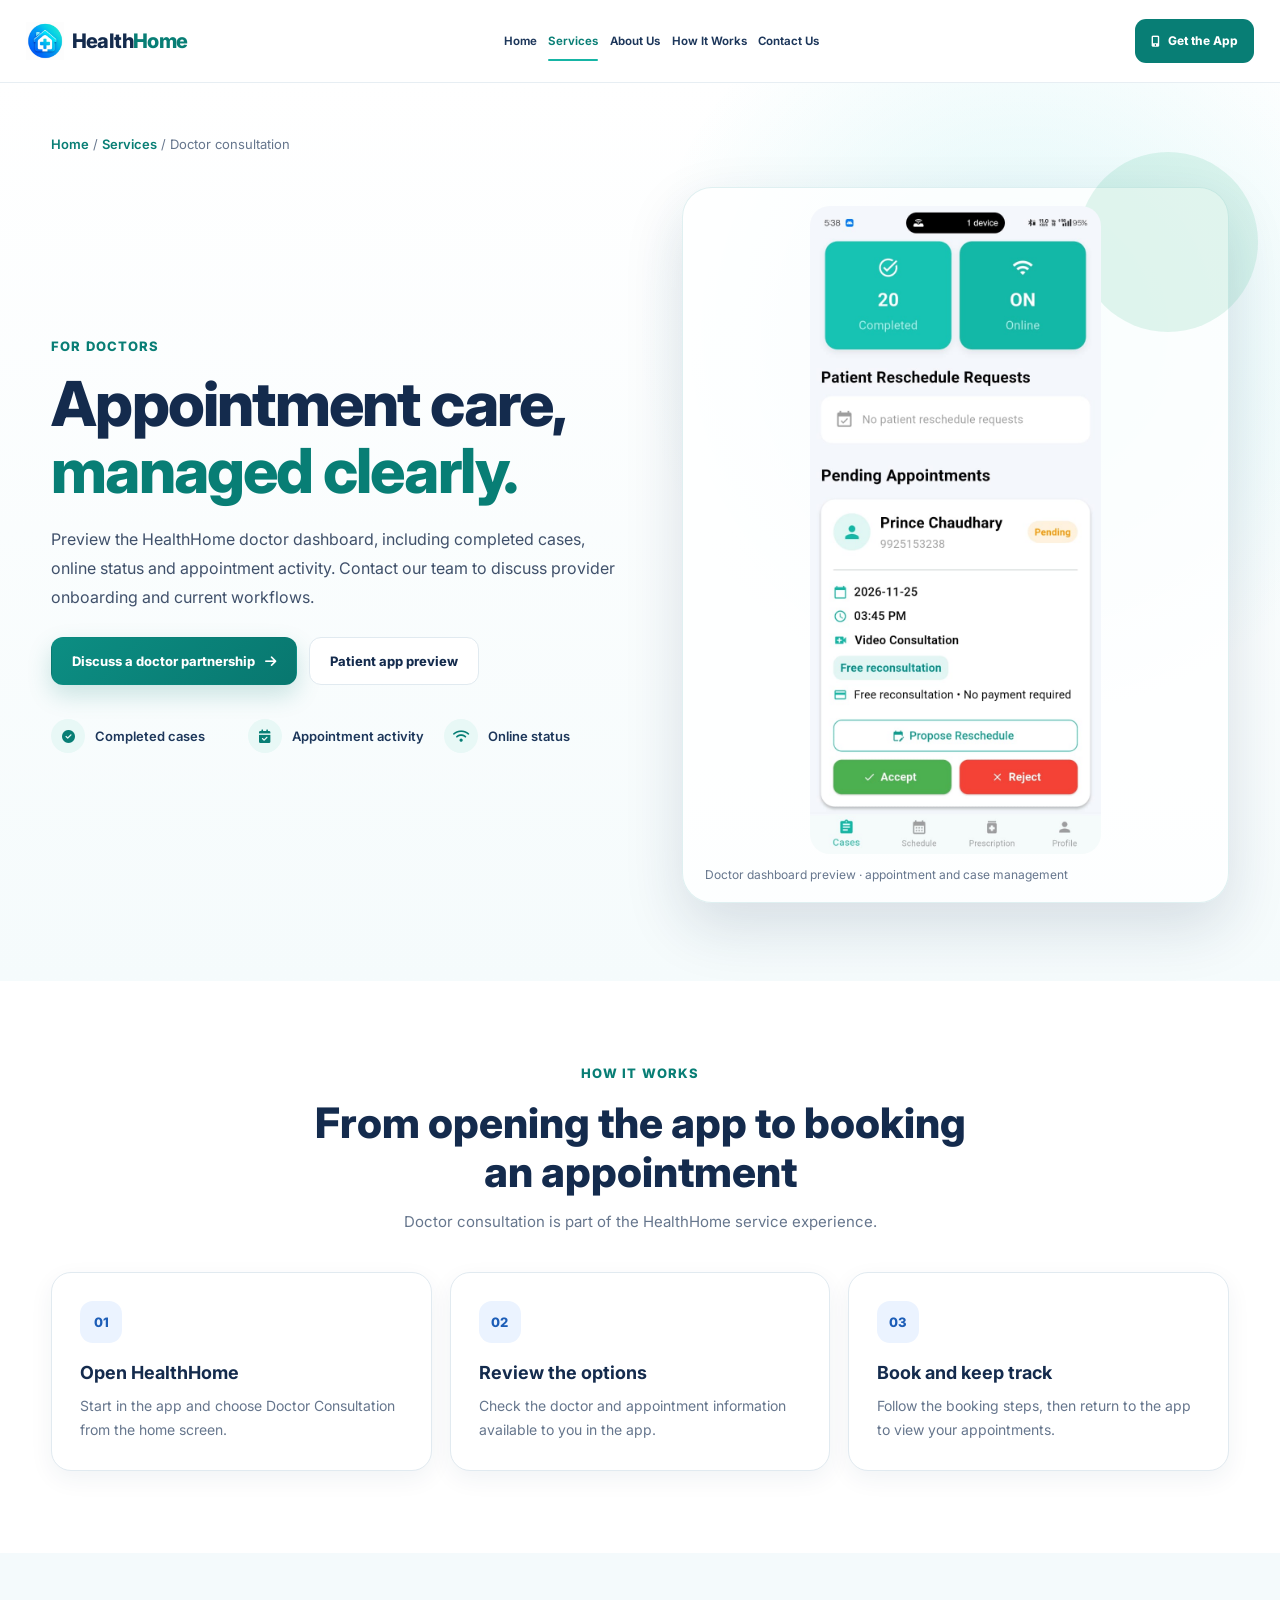
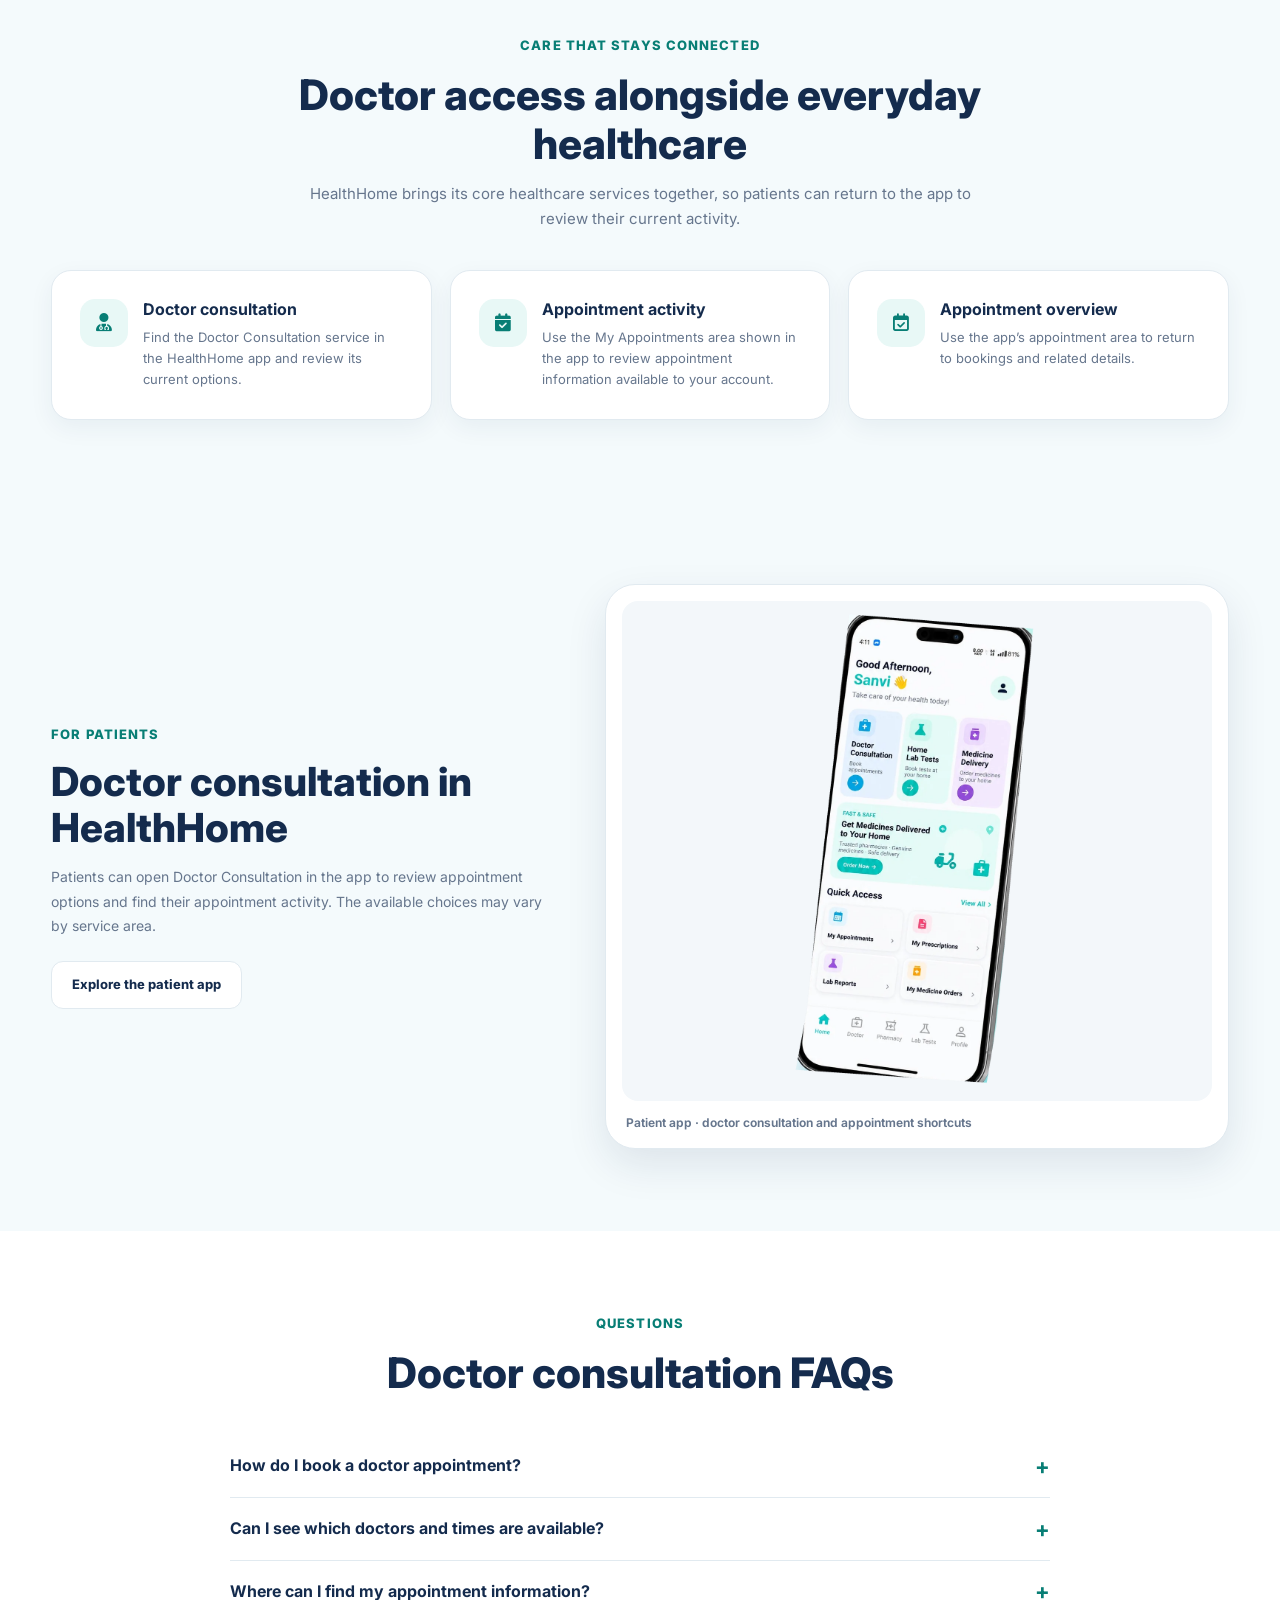
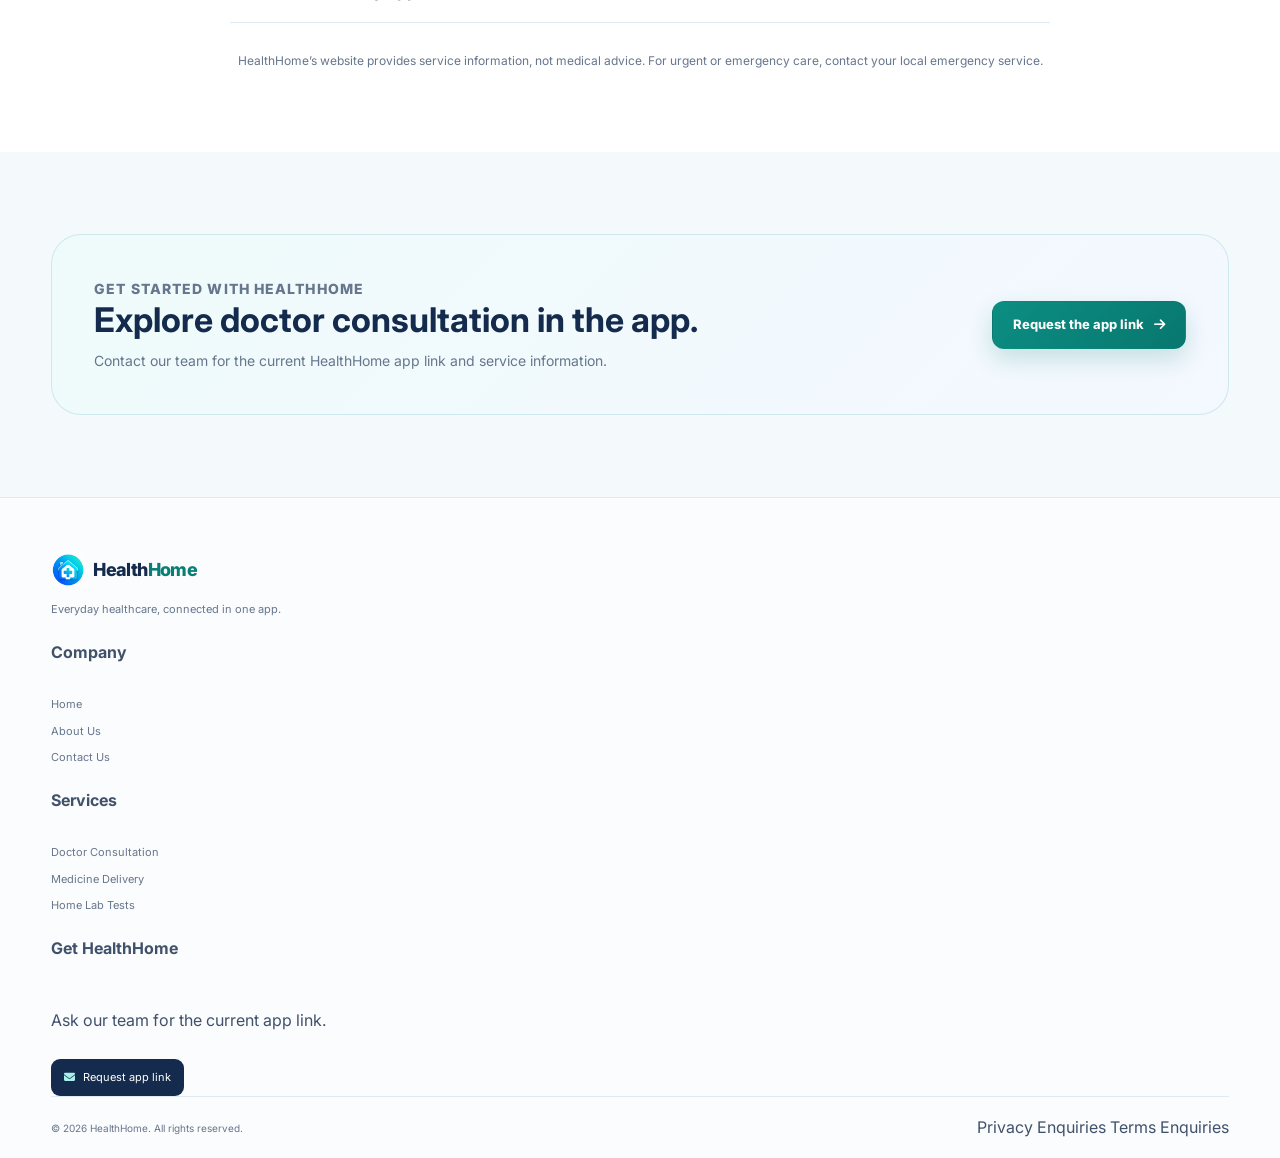
==== commit d8e52c0a: "Fix dashboard image sizing" ====
--- a/doctors.html
+++ b/doctors.html
@@ -84,9 +84,9 @@
                     <div class="service-hero-visual">
                         <picture>
                             <source srcset="images/doctor-dashboard.webp" type="image/webp">
-                            <img class="service-hero-image" src="images/doctor-dashboard.png" alt="Full doctor dashboard preview with appointment actions and private patient details hidden" width="720" height="1600" fetchpriority="high" decoding="async">
+                            <img class="service-hero-image" src="images/doctor-dashboard.png" alt="Doctor dashboard screenshot with completed cases, online status, reschedule requests and pending appointments" width="720" height="1600" fetchpriority="high" decoding="async">
                         </picture>
-                        <p class="service-image-caption">Full doctor dashboard preview · private patient details hidden</p>
+                        <p class="service-image-caption">Doctor dashboard preview · appointment and case management</p>
                     </div>
                 </div>
             </div>
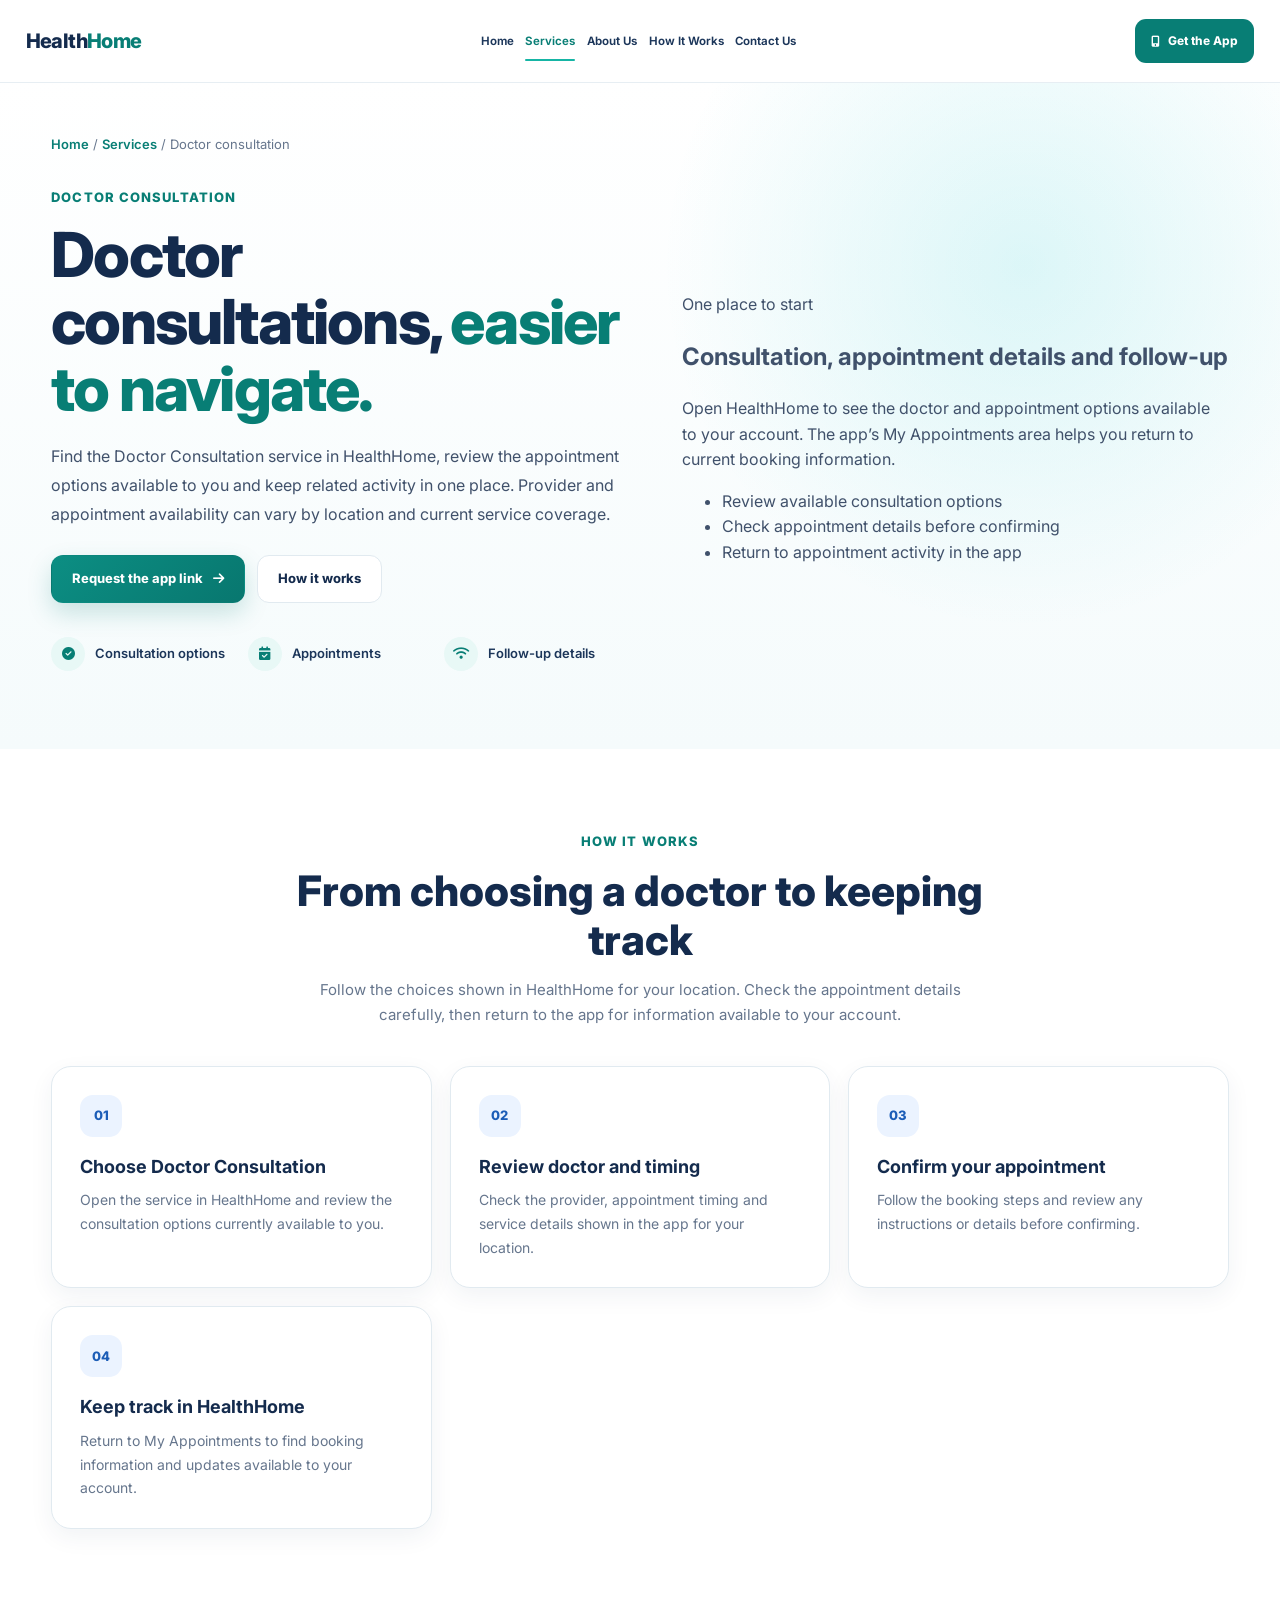
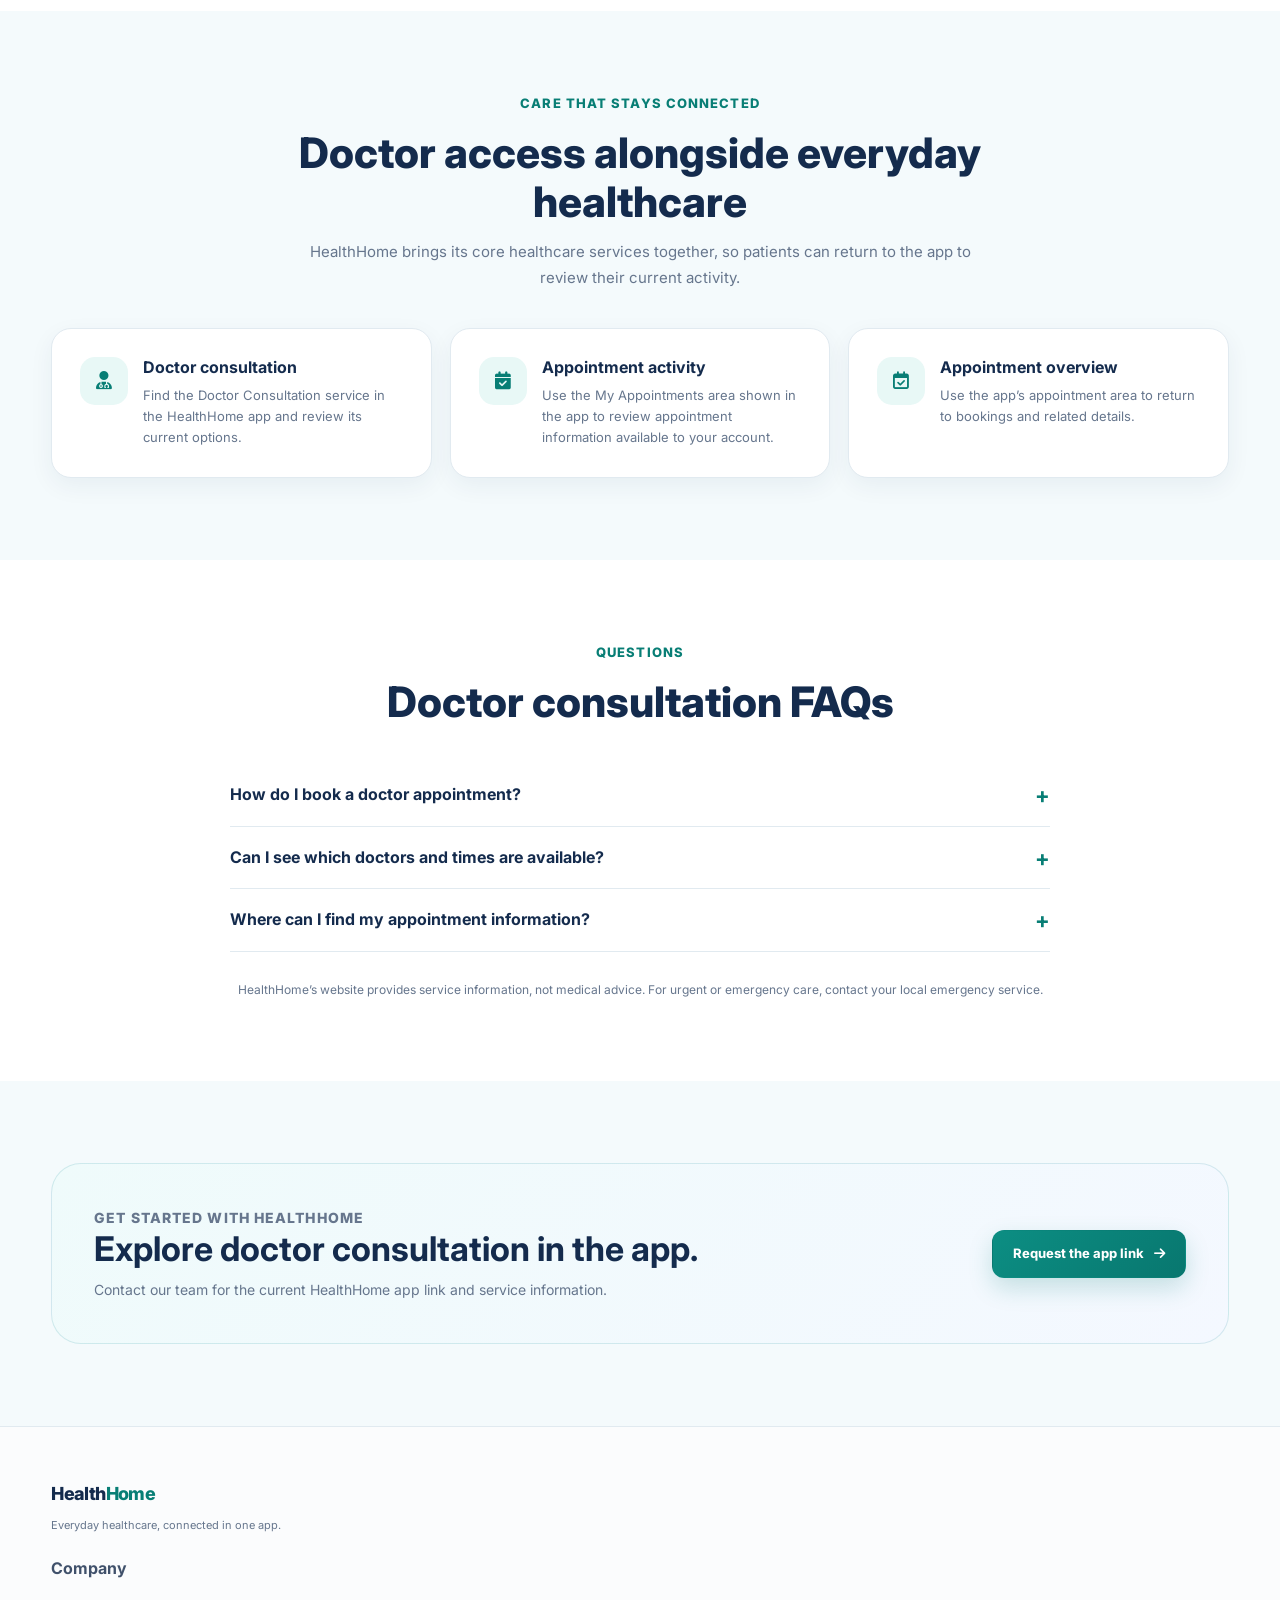
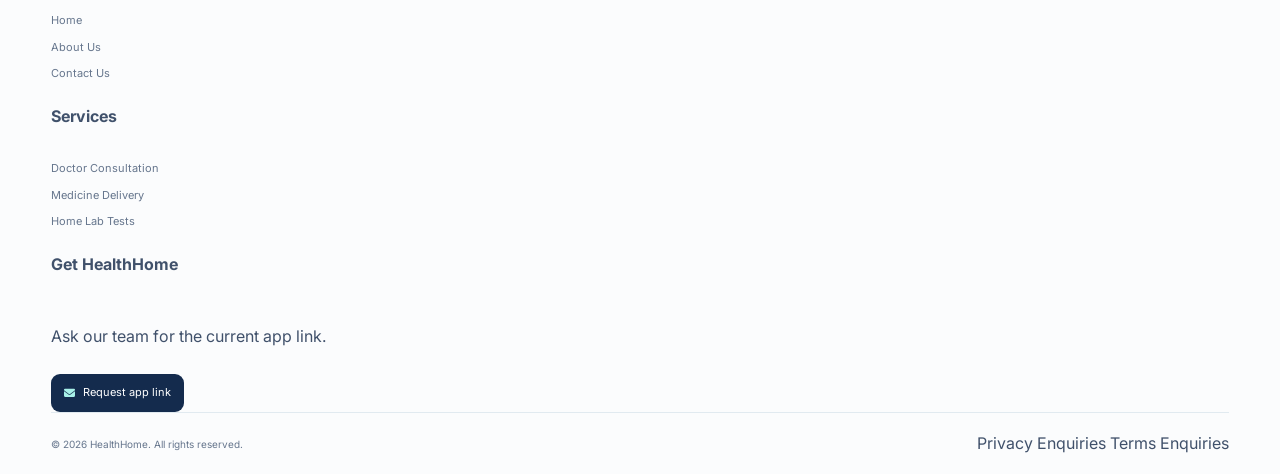
==== commit 515539fd: "Use the three app screens once" ====
--- a/doctors.html
+++ b/doctors.html
@@ -4,17 +4,15 @@
     <meta charset="UTF-8">
     <meta name="viewport" content="width=device-width, initial-scale=1">
     <meta name="theme-color" content="#ffffff">
-    <meta name="description" content="Explore the HealthHome doctor dashboard and patient appointment experience.">
+    <meta name="description" content="Learn how to explore doctor consultation and keep appointment information in HealthHome.">
     <link rel="canonical" href="https://healthhome.in/doctors.html">
-    <link rel="icon" href="images/healthhome.webp" type="image/webp">
-    <link rel="icon" href="images/healthhome.png" type="image/png">
-    <title>Doctor Dashboard &amp; Consultation | HealthHome</title>
+    <title>Doctor Consultation &amp; Appointments | HealthHome</title>
     <meta property="og:type" content="website">
     <meta property="og:url" content="https://healthhome.in/doctors.html">
-    <meta property="og:title" content="Doctor Dashboard &amp; Consultation | HealthHome">
-    <meta property="og:description" content="Explore the HealthHome doctor dashboard and patient appointment experience.">
-    <meta property="og:image" content="https://healthhome.in/images/doctor-dashboard.webp">
-    <meta property="og:image:alt" content="Doctor dashboard preview with appointment and reschedule areas">
+    <meta property="og:title" content="Doctor Consultation &amp; Appointments | HealthHome">
+    <meta property="og:description" content="Learn how to explore doctor consultation and keep appointment information in HealthHome.">
+    <meta property="og:image" content="https://healthhome.in/home-overview.png">
+    <meta property="og:image:alt" content="HealthHome app home screen with doctor consultation and appointment shortcuts">
     <meta name="twitter:card" content="summary_large_image">
     <link rel="preconnect" href="https://fonts.googleapis.com">
     <link rel="preconnect" href="https://fonts.gstatic.com" crossorigin>
@@ -30,10 +28,7 @@
     <header class="navbar" id="navbar">
         <div class="container navbar-container">
             <a href="index.html#home" class="logo">
-                <picture>
-                    <source srcset="images/healthhome.webp" type="image/webp">
-                    <img src="images/healthhome.png" alt="" class="logo-image" width="256" height="256">
-                </picture>
+                
                 <span class="logo-text">Health<span>Home</span></span>
             </a>
 
@@ -63,31 +58,25 @@
                     <a href="index.html#home">Home</a> / <a href="index.html#services">Services</a> / <span aria-current="page">Doctor consultation</span>
                 </nav>
 
-                <div class="service-hero-grid">
+                <div class="service-hero-grid service-hero-grid-text-only">
                     <div class="service-hero-copy">
-                        <p class="service-kicker">For Doctors</p>
-                        <h1 class="service-page-title">Appointment care, <span>managed clearly.</span></h1>
-                        <p class="service-page-lead">Preview the HealthHome doctor dashboard, including completed cases, online status and appointment activity. Contact our team to discuss provider onboarding and current workflows.</p>
+                        <p class="service-kicker">Doctor consultation</p>
+                        <h1 class="service-page-title">Doctor consultations, <span>easier to navigate.</span></h1>
+                        <p class="service-page-lead">Find the Doctor Consultation service in HealthHome, review the appointment options available to you and keep related activity in one place. Provider and appointment availability can vary by location and current service coverage.</p>
                         <div class="service-hero-actions">
-                            <a class="primary-btn" href="index.html#contact">
-                                Discuss a doctor partnership <i aria-hidden="true" class="fa-solid fa-arrow-right"></i>
+                            <a class="primary-btn" href="mailto:healthhome2003@gmail.com?subject=HealthHome%20doctor%20consultation%20app%20link">
+                                Request the app link <i aria-hidden="true" class="fa-solid fa-arrow-right"></i>
                             </a>
-                            <a class="secondary-btn" href="#patient-experience">Patient app preview</a>
+                            <a class="secondary-btn" href="#how-it-works">How it works</a>
                         </div>
-                        <div class="service-highlights" aria-label="Doctor dashboard areas">
-                            <div class="service-highlight"><i class="fa-solid fa-circle-check" aria-hidden="true"></i><span>Completed cases</span></div>
-                            <div class="service-highlight"><i class="fa-solid fa-calendar-check" aria-hidden="true"></i><span>Appointment activity</span></div>
-                            <div class="service-highlight"><i class="fa-solid fa-wifi" aria-hidden="true"></i><span>Online status</span></div>
+                        <div class="service-highlights" aria-label="Doctor consultation features">
+                            <div class="service-highlight"><i class="fa-solid fa-circle-check" aria-hidden="true"></i><span>Consultation options</span></div>
+                            <div class="service-highlight"><i class="fa-solid fa-calendar-check" aria-hidden="true"></i><span>Appointments</span></div>
+                            <div class="service-highlight"><i class="fa-solid fa-wifi" aria-hidden="true"></i><span>Follow-up details</span></div>
                         </div>
                     </div>
 
-                    <div class="service-hero-visual">
-                        <picture>
-                            <source srcset="images/doctor-dashboard.webp" type="image/webp">
-                            <img class="service-hero-image" src="images/doctor-dashboard.png" alt="Doctor dashboard screenshot with completed cases, online status, reschedule requests and pending appointments" width="720" height="1600" fetchpriority="high" decoding="async">
-                        </picture>
-                        <p class="service-image-caption">Doctor dashboard preview · appointment and case management</p>
-                    </div>
+                    <div class="service-hero-note"><p class="service-note-kicker">One place to start</p><h2>Consultation, appointment details and follow-up</h2><p>Open HealthHome to see the doctor and appointment options available to your account. The app’s My Appointments area helps you return to current booking information.</p><ul><li>Review available consultation options</li><li>Check appointment details before confirming</li><li>Return to appointment activity in the app</li></ul></div>
                 </div>
             </div>
         </section>
@@ -96,26 +85,15 @@
             <div class="container">
                 <div class="service-section-heading">
                     <p class="service-kicker">How it works</p>
-                    <h2>From opening the app to booking an appointment</h2>
-                    <p>Doctor consultation is part of the HealthHome service experience.</p>
+                    <h2>From choosing a doctor to keeping track</h2>
+                    <p>Follow the choices shown in HealthHome for your location. Check the appointment details carefully, then return to the app for information available to your account.</p>
                 </div>
 
                 <div class="service-step-grid">
-                    <article class="service-detail-card">
-                        <span class="service-card-number">01</span>
-                        <h3>Open HealthHome</h3>
-                        <p>Start in the app and choose Doctor Consultation from the home screen.</p>
-                    </article>
-                    <article class="service-detail-card">
-                        <span class="service-card-number">02</span>
-                        <h3>Review the options</h3>
-                        <p>Check the doctor and appointment information available to you in the app.</p>
-                    </article>
-                    <article class="service-detail-card">
-                        <span class="service-card-number">03</span>
-                        <h3>Book and keep track</h3>
-                        <p>Follow the booking steps, then return to the app to view your appointments.</p>
-                    </article>
+                    <article class="service-detail-card"><span class="service-card-number">01</span><h3>Choose Doctor Consultation</h3><p>Open the service in HealthHome and review the consultation options currently available to you.</p></article>
+                    <article class="service-detail-card"><span class="service-card-number">02</span><h3>Review doctor and timing</h3><p>Check the provider, appointment timing and service details shown in the app for your location.</p></article>
+                    <article class="service-detail-card"><span class="service-card-number">03</span><h3>Confirm your appointment</h3><p>Follow the booking steps and review any instructions or details before confirming.</p></article>
+                    <article class="service-detail-card"><span class="service-card-number">04</span><h3>Keep track in HealthHome</h3><p>Return to My Appointments to find booking information and updates available to your account.</p></article>
                 </div>
             </div>
         </section>
@@ -142,24 +120,6 @@
                         <div><h3>Appointment overview</h3><p>Use the app’s appointment area to return to bookings and related details.</p></div>
                     </article>
                 </div>
-            </div>
-        </section>
-
-        <section class="service-section service-section-light" id="patient-experience" aria-labelledby="doctor-patient-title">
-            <div class="container service-dashboard-layout">
-                <div class="service-dashboard-copy">
-                    <p class="service-kicker">For Patients</p>
-                    <h2 id="doctor-patient-title">Doctor consultation in HealthHome</h2>
-                    <p>Patients can open Doctor Consultation in the app to review appointment options and find their appointment activity. The available choices may vary by service area.</p>
-                    <a class="secondary-btn" href="index.html#patients">Explore the patient app</a>
-                </div>
-                <figure class="service-dashboard-figure">
-                    <picture>
-                        <source srcset="images/healthhome-app-screen.webp" type="image/webp">
-                        <img class="service-dashboard-image" src="images/healthhome-app-screen.png" alt="Patient HealthHome app home screen showing doctor consultation, lab tests, medicine delivery and appointment shortcuts" width="730" height="1355" loading="lazy" decoding="async">
-                    </picture>
-                    <figcaption>Patient app · doctor consultation and appointment shortcuts</figcaption>
-                </figure>
             </div>
         </section>
 
@@ -197,7 +157,7 @@
             <div class="footer-top">
                 <div class="footer-brand">
                     <a href="index.html#home" class="footer-logo">
-                        <picture><source srcset="images/healthhome.webp" type="image/webp"><img src="images/healthhome.png" alt="" width="256" height="256" loading="lazy"></picture>
+                        
                         <span>Health<span>Home</span></span>
                     </a>
                     <p>Everyday healthcare, connected in one app.</p>
